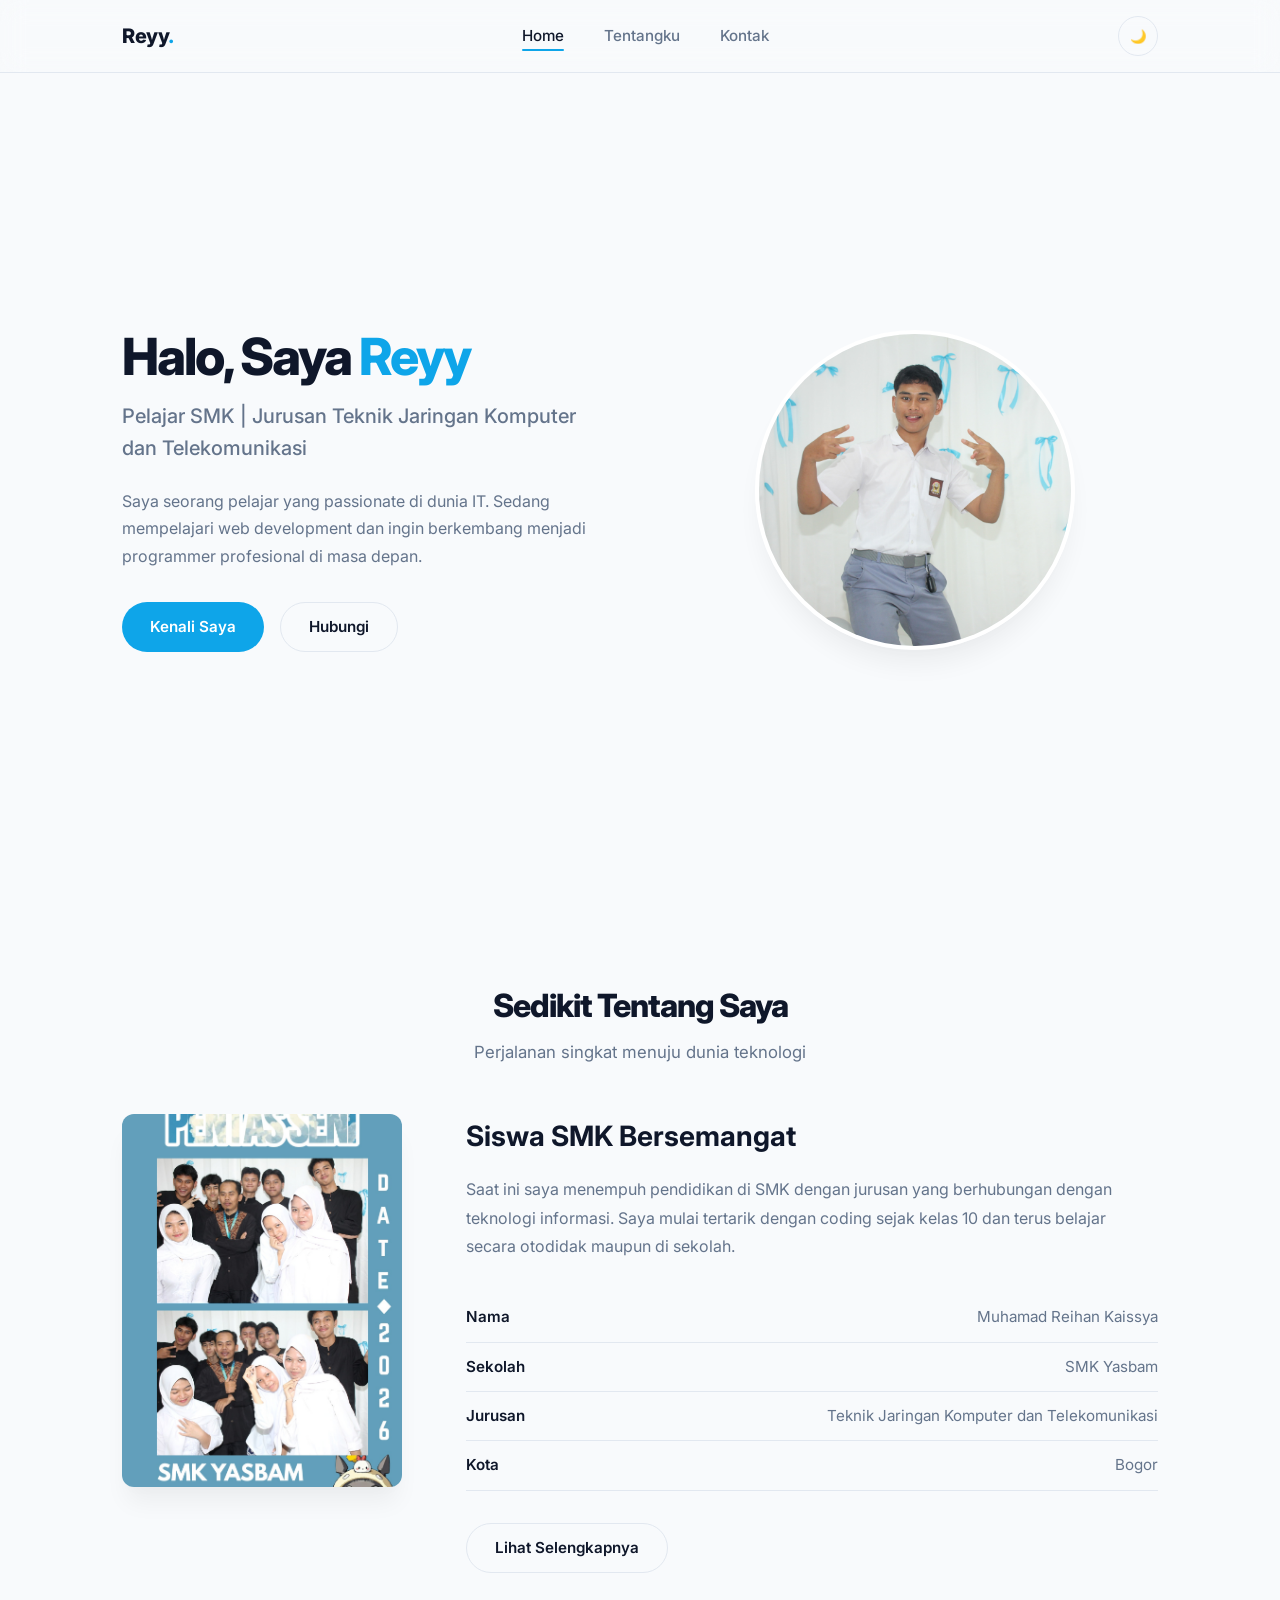
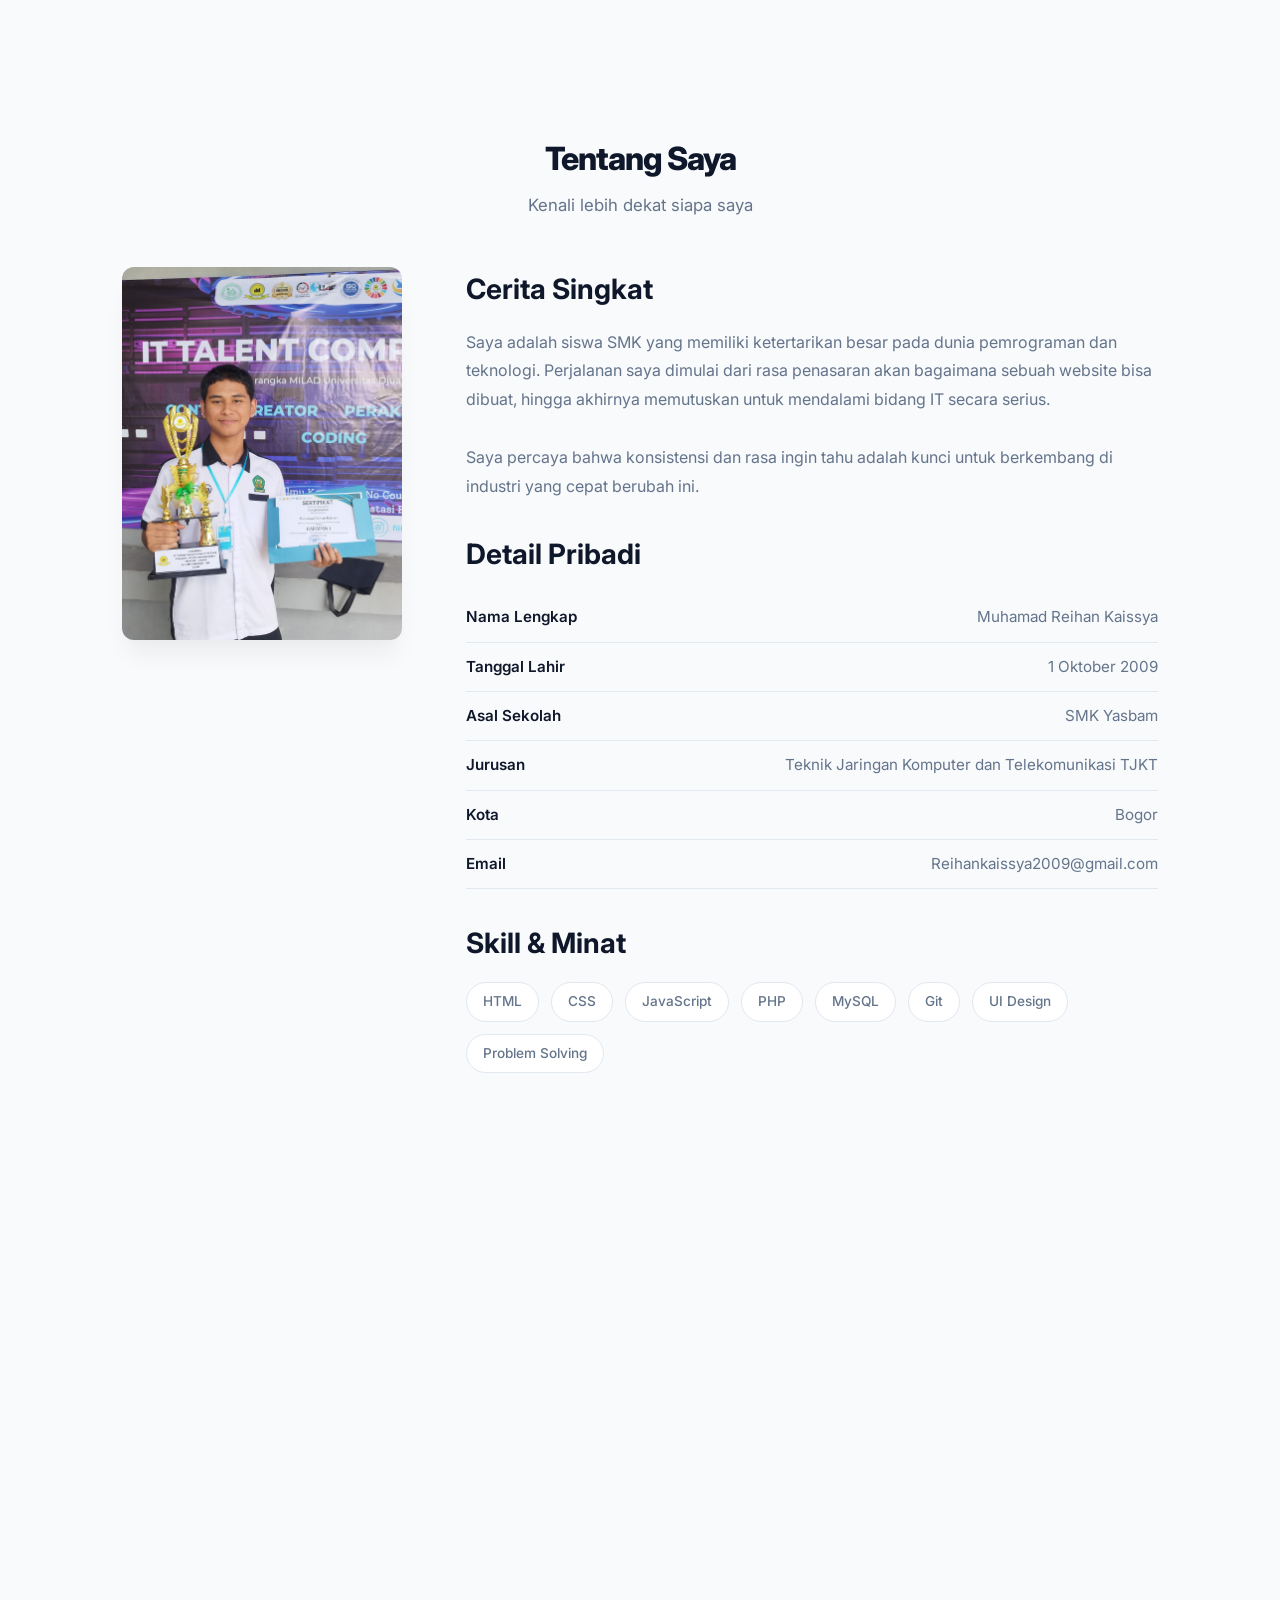
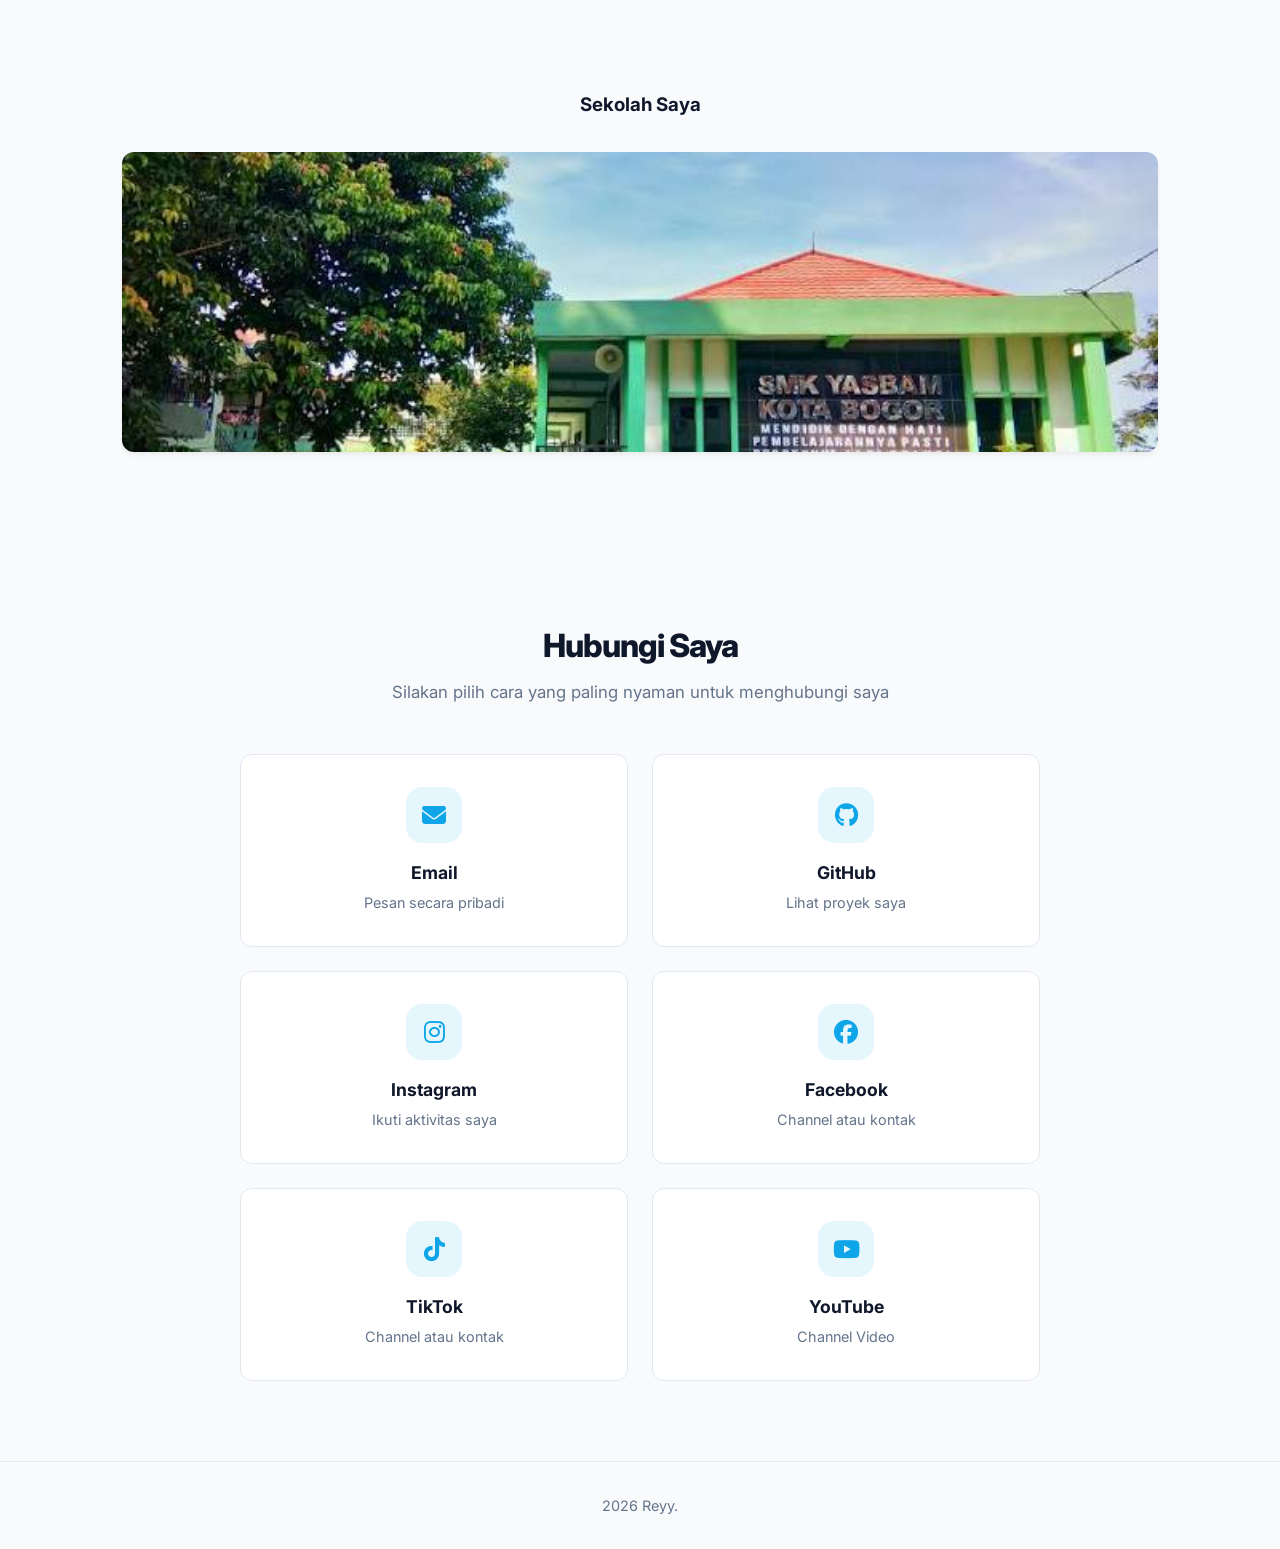
==== index.html @ a1249b0c "fixx+youtube" ====
<!DOCTYPE html>
<html lang="id">
<head>
  <meta charset="UTF-8">
  <meta name="viewport" content="width=device-width, initial-scale=1.0">
  <!-- GANTI: Judul tab browser -->
  <title>Reyy | Portfolio</title>
  <link rel="stylesheet" href="https://cdnjs.cloudflare.com/ajax/libs/font-awesome/6.5.1/css/all.min.css">
  <link rel="stylesheet" href="style.css">
</head>
<body>

  <!-- NAVBAR -->
  <nav class="navbar">
    <div class="nav-container">
      <!-- GANTI: Nama brand / logo -->
      <a href="#home" class="nav-logo">Reyy<span>.</span></a>
      
      <ul class="nav-menu" id="navMenu">
        <li><a href="#home">Home</a></li>
        <li><a href="#tentangku">Tentangku</a></li>
        <li><a href="#kontak">Kontak</a></li>
      </ul>
      
      <div class="nav-actions">
        <button class="theme-toggle" id="themeToggle" title="Ganti Tema">🌙</button>
        <button class="hamburger" id="hamburger" aria-label="Menu">
          <span></span>
          <span></span>
          <span></span>
        </button>
      </div>
    </div>
  </nav>

  <main>
    <!-- HERO SECTION -->
    <section class="hero" id="home">
      <div class="container">
        <div class="hero-content">
          <div class="hero-text fade-in">
            <!-- GANTI: Nama kamu -->
            <h1>Halo, Saya <span>Reyy</span></h1>
            <!-- GANTI: Role / jurusan -->
            <p class="subtitle">Pelajar SMK | Jurusan Teknik Jaringan Komputer dan Telekomunikasi</p>
            <!-- GANTI: Deskripsi singkat -->
            <p class="desc">
              Saya seorang pelajar yang passionate di dunia IT. 
              Sedang mempelajari web development dan ingin berkembang 
              menjadi programmer profesional di masa depan.
            </p>
            <div class="hero-buttons">
              <a href="#tentangku" class="btn btn-primary">Kenali Saya</a>
              <a href="#kontak" class="btn btn-outline">Hubungi</a>
            </div>
          </div>
          
          <div class="hero-image fade-in">
            <!-- GANTI: Foto profil kamu (simpan di folder yang sama atau beri path) -->
            <img src="images/profil.jpg" alt="Foto Profil">
          </div>
        </div>
      </div>
    </section>

    <!-- PREVIEW SECTION -->
    <section class="section">
      <div class="container">
        <div class="section-header fade-in">
          <h2>Sedikit Tentang Saya</h2>
          <p>Perjalanan singkat menuju dunia teknologi</p>
        </div>
        
        <div class="about-grid fade-in">
          <div class="about-image">
            <!-- GANTI: Foto sekolah atau foto lain -->
            <img src="images/prodi.jpg" alt="Foto Sekolah">
          </div>
          <div class="about-info">
            <h3>Siswa SMK Bersemangat</h3>
            <p class="bio">
              <!-- GANTI: Bio singkat -->
              Saat ini saya menempuh pendidikan di SMK dengan jurusan yang berhubungan 
              dengan teknologi informasi. Saya mulai tertarik dengan coding sejak 
              kelas 10 dan terus belajar secara otodidak maupun di sekolah.
            </p>
            <ul class="detail-list">
              <!-- GANTI: Data diri -->
              <li><strong>Nama</strong> <span>Muhamad Reihan Kaissya</span></li>
              <li><strong>Sekolah</strong> <span>SMK Yasbam</span></li>
              <li><strong>Jurusan</strong> <span>Teknik Jaringan Komputer dan Telekomunikasi</span></li>
              <li><strong>Kota</strong> <span>Bogor</span></li>
            </ul>
            <a href="#tentangku" class="btn btn-outline">Lihat Selengkapnya</a>
          </div>
        </div>
      </div>
    </section>

    <!-- ABOUT SECTION -->
    <section class="section" id="tentangku">
      <div class="container">
        <div class="section-header fade-in">
          <h2>Tentang Saya</h2>
          <p>Kenali lebih dekat siapa saya</p>
        </div>

        <div class="about-grid fade-in">
          <div class="about-image">
            <!-- GANTI: Foto pribadi (portrait/vertical lebih bagus) -->
            <img src="images/pribadi.jpg" alt="Foto Pribadi">
          </div>
          
          <div class="about-info">
            <h3>Cerita Singkat</h3>
            <p class="bio">
              <!-- GANTI: Paragraf tentang diri kamu -->
              Saya adalah siswa SMK yang memiliki ketertarikan besar pada dunia 
              pemrograman dan teknologi. Perjalanan saya dimulai dari rasa penasaran 
              akan bagaimana sebuah website bisa dibuat, hingga akhirnya memutuskan 
              untuk mendalami bidang IT secara serius.
              <br><br>
              Saya percaya bahwa konsistensi dan rasa ingin tahu adalah kunci 
              untuk berkembang di industri yang cepat berubah ini.
            </p>

            <h3 style="margin-top: 2rem; margin-bottom: 1rem;">Detail Pribadi</h3>
            <ul class="detail-list">
              <!-- GANTI: Semua data diri -->
              <li><strong>Nama Lengkap</strong> <span>Muhamad Reihan Kaissya</span></li>
              <li><strong>Tanggal Lahir</strong> <span>1 Oktober 2009</span></li>
              <li><strong>Asal Sekolah</strong> <span>SMK Yasbam</span></li>
              <li><strong>Jurusan</strong> <span>Teknik Jaringan Komputer dan Telekomunikasi  TJKT</span></li>
              <li><strong>Kota</strong> <span>Bogor</span></li>
              <li><strong>Email</strong> <span>Reihankaissya2009@gmail.com</span></li>
            </ul>

            <h3 style="margin-top: 2rem; margin-bottom: 1rem;">Skill & Minat</h3>
            <div class="skills-grid">
              <!-- GANTI: Skill yang kamu kuasai / sedang pelajari -->
              <span class="skill-tag">HTML</span>
              <span class="skill-tag">CSS</span>
              <span class="skill-tag">JavaScript</span>
              <span class="skill-tag">PHP</span>
              <span class="skill-tag">MySQL</span>
              <span class="skill-tag">Git</span>
              <span class="skill-tag">UI Design</span>
              <span class="skill-tag">Problem Solving</span>
            </div>
          </div>
        </div>

        <!-- RIWAYAT PENDIDIKAN -->
        <div class="section-header fade-in" style="margin-top: 4rem;">
          <h2>Riwayat Pendidikan</h2>
          <p>Perjalanan akademik saya</p>
        </div>

        <div class="timeline fade-in">
          <!-- GANTI: Riwayat pendidikan (bisa ditambah/dikurangi) -->
          <div class="timeline-item">
            <span class="time">2025 - Sekarang</span>
            <h4>SMK Yasbam</h4>
            <p>Jurusan Teknik Jaringan Komputer dan Telekomunikasi. Fokus pada Jaringan, internet, dan sistem telekomunikasi.</p>
          </div>
          
          <div class="timeline-item">
            <span class="time">2022 - 2025</span>
            <h4>SMPN Satu Atap Caringin</h4>
            <p>Masa pengenalan dasar komputer dan mulai tertarik dengan teknologi.</p>
          </div>
          
          <div class="timeline-item">
            <span class="time">2015 - 2022</span>
            <h4>SDN Tarikolot</h4>
            <p>Awal perjalanan pendidikan formal.</p>
          </div>
        </div>

        <!-- FOTO SEKOLAH -->
        <div class="school-section fade-in">
          <h3 style="text-align: center; margin-bottom: 1rem;">Sekolah Saya</h3>
          <!-- GANTI: Foto sekolah (bisa gedung, kelas, atau kegiatan) -->
          <img src="images/yasbam.jpg" alt="Foto Sekolah" class="school-photo">
        </div>
      </div>
    </section>

    <!-- CONTACT SECTION -->
    <section class="section" id="kontak">
      <div class="container">
        <div class="section-header fade-in">
          <h2>Hubungi Saya</h2>
          <p>Silakan pilih cara yang paling nyaman untuk menghubungi saya</p>
        </div>

        <div class="contact-grid">
          <a href="mailto:Reihankaissya2009@gmail.com" class="contact-card fade-in">
            <div class="icon"><i class="fa-solid fa-envelope"></i></div>
            <h3>Email</h3>
            <p>Pesan secara pribadi</p>
          </a>

          <a href="https://github.com/reyyksy" target="_blank" class="contact-card fade-in">
            <div class="icon"><i class="fa-brands fa-github"></i></div>
            <h3>GitHub</h3>
            <p>Lihat proyek saya</p>
          </a>

          <a href="https://www.instagram.com/reihan_ksy" target="_blank" class="contact-card fade-in">
            <div class="icon"><i class="fa-brands fa-instagram"></i></div>
            <h3>Instagram</h3>
            <p>Ikuti aktivitas saya</p>
          </a>

           <a href="https://www.facebook.com/share/18TfydJt4n/" target="_blank" class="contact-card fade-in">
            <div class="icon"><i class="fa-brands fa-facebook"></i></div>
            <h3>Facebook</h3>
            <p>Channel atau kontak</p>
          </a>

          <a href="https://tiktok.com/@reihankaissya" target="_blank" class="contact-card fade-in">
            <div class="icon"><i class="fa-brands fa-tiktok"></i></div>
            <h3>TikTok</h3>
            <p>Channel atau kontak</p>
            </a>

          <a href="https://youtu.be/dQw4w9WgXcQ?si=NrOF1w3M4VABgS2k" target="_blank" class="contact-card fade-in">
            <div class="icon"><i class="fa-brands fa-youtube"></i></div>
            <h3>YouTube</h3>
            <p>Channel Video</p>
            </a>            

          </a>
        </div>
      </div>
    </section>
  </main>

  <footer class="footer">
    <div class="container">
      <!-- GANTI: Tahun dan nama -->
      <p> 2026 Reyy.</p>
    </div>
  </footer>

  <script src="script.js"></script>
</body>
</html>
---- style.css ----
@import url('https://fonts.googleapis.com/css2?family=Inter:wght@300;400;500;600;700;800&display=swap');

:root {
  --bg: #f8fafc;
  --bg-alt: #ffffff;
  --text: #0f172a;
  --text-muted: #64748b;
  --primary: #334155;
  --accent: #0ea5e9;
  --accent-hover: #0284c7;
  --border: #e2e8f0;
  --shadow: 0 4px 6px -1px rgba(0, 0, 0, 0.05), 0 2px 4px -1px rgba(0, 0, 0, 0.03);
  --shadow-lg: 0 20px 25px -5px rgba(0, 0, 0, 0.05), 0 10px 10px -5px rgba(0, 0, 0, 0.01);
  --radius: 12px;
  --transition: all 0.3s cubic-bezier(0.4, 0, 0.2, 1);
}

[data-theme="dark"] {
  --bg: #0f172a;
  --bg-alt: #1e293b;
  --text: #f1f5f9;
  --text-muted: #94a3b8;
  --primary: #cbd5e1;
  --accent: #38bdf8;
  --accent-hover: #7dd3fc;
  --border: #334155;
  --shadow: 0 4px 6px -1px rgba(0, 0, 0, 0.3);
  --shadow-lg: 0 20px 25px -5px rgba(0, 0, 0, 0.4);
}


* {
  margin: 0;
  padding: 0;
  box-sizing: border-box;
}

html {
  scroll-behavior: smooth;
}

body {
  font-family: 'Inter', system-ui, -apple-system, sans-serif;
  background-color: var(--bg);
  color: var(--text);
  line-height: 1.6;
  transition: background-color 0.3s ease, color 0.3s ease;
  overflow-x: hidden;
}

.navbar {
  position: fixed;
  top: 0;
  left: 0;
  right: 0;
  z-index: 1000;
  background: rgba(var(--bg), 0.8);
  backdrop-filter: blur(12px);
  -webkit-backdrop-filter: blur(12px);
  border-bottom: 1px solid var(--border);
  transition: var(--transition);
}

.nav-container {
  max-width: 1100px;
  margin: 0 auto;
  padding: 1rem 2rem;
  display: flex;
  justify-content: space-between;
  align-items: center;
}

.nav-logo {
  font-size: 1.25rem;
  font-weight: 800;
  color: var(--text);
  text-decoration: none;
  letter-spacing: -0.5px;
}

.nav-logo span {
  color: var(--accent);
}

.nav-menu {
  display: flex;
  align-items: center;
  gap: 2.5rem;
  list-style: none;
}

.nav-menu a {
  text-decoration: none;
  color: var(--text-muted);
  font-weight: 500;
  font-size: 0.95rem;
  transition: var(--transition);
  position: relative;
}

.nav-menu a:hover,
.nav-menu a.active {
  color: var(--text);
}

.nav-menu a.active::after {
  content: '';
  position: absolute;
  bottom: -6px;
  left: 0;
  width: 100%;
  height: 2px;
  background: var(--accent);
  border-radius: 2px;
}

.nav-actions {
  display: flex;
  align-items: center;
  gap: 1rem;
}

.theme-toggle {
  background: none;
  border: 1.5px solid var(--border);
  width: 40px;
  height: 40px;
  border-radius: 50%;
  cursor: pointer;
  display: flex;
  align-items: center;
  justify-content: center;
  color: var(--text);
  transition: var(--transition);
}

.theme-toggle:hover {
  border-color: var(--accent);
  transform: rotate(15deg);
}

.hamburger {
  display: none;
  flex-direction: column;
  gap: 5px;
  background: none;
  border: none;
  cursor: pointer;
  padding: 5px;
}

.hamburger span {
  display: block;
  width: 24px;
  height: 2px;
  background: var(--text);
  transition: var(--transition);
  border-radius: 2px;
}

main {
  padding-top: 80px;
}

#home,
#tentangku,
#kontak {
  scroll-margin-top: 80px;
}

.container {
  max-width: 1100px;
  margin: 0 auto;
  padding: 0 2rem;
}

.section {
  padding: 5rem 0;
}

.section-header {
  text-align: center;
  margin-bottom: 3rem;
}

.section-header h2 {
  font-size: 2rem;
  font-weight: 800;
  margin-bottom: 0.5rem;
  letter-spacing: -1px;
}

.section-header p {
  color: var(--text-muted);
  font-size: 1.05rem;
}

.hero {
  min-height: calc(100vh - 80px);
  display: flex;
  align-items: center;
  padding: 4rem 0;
}

.hero-content {
  display: grid;
  grid-template-columns: 1fr 1fr;
  gap: 4rem;
  align-items: center;
}

.hero-text h1 {
  font-size: 3.2rem;
  font-weight: 800;
  line-height: 1.1;
  letter-spacing: -2px;
  margin-bottom: 1rem;
}

.hero-text h1 span {
  color: var(--accent);
}

.hero-text .subtitle {
  font-size: 1.25rem;
  color: var(--text-muted);
  margin-bottom: 1.5rem;
  font-weight: 500;
}

.hero-text .desc {
  color: var(--text-muted);
  margin-bottom: 2rem;
  line-height: 1.7;
  max-width: 480px;
}

.hero-buttons {
  display: flex;
  gap: 1rem;
  flex-wrap: wrap;
}

.hero-image {
  display: flex;
  justify-content: center;
  align-items: center;
}

.hero-image img {
  width: 320px;
  height: 320px;
  object-fit: cover;
  border-radius: 50%;
  border: 4px solid var(--bg-alt);
  box-shadow: var(--shadow-lg);
  transition: var(--transition);
}

.hero-image img:hover {
  transform: scale(1.03);
}

.btn {
  display: inline-flex;
  align-items: center;
  gap: 0.5rem;
  padding: 0.75rem 1.75rem;
  border-radius: 50px;
  font-weight: 600;
  font-size: 0.95rem;
  text-decoration: none;
  transition: var(--transition);
  border: none;
  cursor: pointer;
}

.btn-primary {
  background: var(--accent);
  color: white;
}

.btn-primary:hover {
  background: var(--accent-hover);
  transform: translateY(-2px);
  box-shadow: 0 10px 20px -5px rgba(14, 165, 233, 0.3);
}

.btn-outline {
  background: transparent;
  color: var(--text);
  border: 1.5px solid var(--border);
}

.btn-outline:hover {
  border-color: var(--accent);
  color: var(--accent);
  transform: translateY(-2px);
}

.about-grid {
  display: grid;
  grid-template-columns: 280px 1fr;
  gap: 4rem;
  align-items: start;
}

.about-image img {
  width: 100%;
  aspect-ratio: 3/4;
  object-fit: cover;
  border-radius: var(--radius);
  box-shadow: var(--shadow-lg);
}

.about-info h3 {
  font-size: 1.75rem;
  margin-bottom: 1rem;
  font-weight: 700;
}

.about-info .bio {
  color: var(--text-muted);
  margin-bottom: 2rem;
  line-height: 1.8;
}

.detail-list {
  list-style: none;
  margin-bottom: 2rem;
}

.detail-list li {
  display: flex;
  justify-content: space-between;
  padding: 0.75rem 0;
  border-bottom: 1px solid var(--border);
  font-size: 0.95rem;
}

.detail-list li strong {
  color: var(--text);
  font-weight: 600;
}

.detail-list li span {
  color: var(--text-muted);
}

.timeline {
  position: relative;
  padding-left: 2rem;
}

.timeline::before {
  content: '';
  position: absolute;
  left: 0;
  top: 0;
  bottom: 0;
  width: 2px;
  background: var(--border);
}

.timeline-item {
  position: relative;
  padding-bottom: 2rem;
}

.timeline-item::before {
  content: '';
  position: absolute;
  left: -2rem;
  top: 0.5rem;
  width: 10px;
  height: 10px;
  background: var(--accent);
  border-radius: 50%;
  margin-left: -4px;
  box-shadow: 0 0 0 4px var(--bg);
}

.timeline-item h4 {
  font-size: 1.1rem;
  font-weight: 700;
  margin-bottom: 0.25rem;
}

.timeline-item .time {
  font-size: 0.85rem;
  color: var(--accent);
  font-weight: 600;
  margin-bottom: 0.5rem;
  display: block;
}

.timeline-item p {
  color: var(--text-muted);
  font-size: 0.95rem;
}

.skills-grid {
  display: flex;
  flex-wrap: wrap;
  gap: 0.75rem;
  margin-top: 1rem;
}

.skill-tag {
  padding: 0.5rem 1rem;
  background: var(--bg-alt);
  border: 1px solid var(--border);
  border-radius: 50px;
  font-size: 0.85rem;
  font-weight: 500;
  color: var(--text-muted);
  transition: var(--transition);
}

.skill-tag:hover {
  border-color: var(--accent);
  color: var(--accent);
  transform: translateY(-2px);
}

.school-section {
  margin-top: 4rem;
}

.school-photo {
  width: 100%;
  height: 300px;
  object-fit: cover;
  border-radius: var(--radius);
  margin-top: 1rem;
  box-shadow: var(--shadow);
}

.contact-grid {
  display: grid;
  grid-template-columns: repeat(auto-fit, minmax(260px, 1fr));
  gap: 1.5rem;
  max-width: 800px;
  margin: 0 auto;
}

.contact-card {
  background: var(--bg-alt);
  border: 1px solid var(--border);
  border-radius: var(--radius);
  padding: 2rem;
  text-align: center;
  text-decoration: none;
  color: var(--text);
  transition: var(--transition);
}

.contact-card:hover {
  transform: translateY(-5px);
  box-shadow: var(--shadow-lg);
  border-color: var(--accent);
}

.contact-card .icon {
  width: 56px;
  height: 56px;
  background: rgba(14, 165, 233, 0.1);
  color: var(--accent);
  border-radius: 16px;
  display: flex;
  align-items: center;
  justify-content: center;
  margin: 0 auto 1rem;
  font-size: 1.5rem;
}

.contact-card h3 {
  font-size: 1.1rem;
  margin-bottom: 0.25rem;
}

.contact-card p {
  font-size: 0.9rem;
  color: var(--text-muted);
}

.footer {
  border-top: 1px solid var(--border);
  padding: 2rem 0;
  text-align: center;
  color: var(--text-muted);
  font-size: 0.9rem;
}

.fade-in {
  opacity: 0;
  transform: translateY(24px);
  transition: opacity 0.6s ease, transform 0.6s ease;
}

.fade-in.visible {
  opacity: 1;
  transform: translateY(0);
}

@media (max-width: 768px) {
  .nav-menu {
    position: fixed;
    top: 70px;
    left: 0;
    right: 0;
    background: var(--bg-alt);
    flex-direction: column;
    padding: 2rem;
    gap: 1.5rem;
    border-bottom: 1px solid var(--border);
    transform: translateY(-150%);
    transition: transform 0.3s ease;
  }

  .nav-menu.active {
    transform: translateY(0);
  }

  .hamburger {
    display: flex;
  }

  .hamburger.active span:nth-child(1) {
    transform: rotate(45deg) translate(5px, 5px);
  }

  .hamburger.active span:nth-child(2) {
    opacity: 0;
  }

  .hamburger.active span:nth-child(3) {
    transform: rotate(-45deg) translate(5px, -5px);
  }

  .hero-content {
    grid-template-columns: 1fr;
    text-align: center;
    gap: 2rem;
  }

  .hero-text h1 {
    font-size: 2.2rem;
  }

  .hero-text .desc {
    margin: 0 auto 2rem;
  }

  .hero-image img {
    width: 220px;
    height: 220px;
  }

  .about-grid {
    grid-template-columns: 1fr;
    gap: 2rem;
  }

  .about-image {
    max-width: 280px;
    margin: 0 auto;
  }

  .section {
    padding: 3rem 0;
  }

  .section-header h2 {
    font-size: 1.6rem;
  }
}

@media (max-width: 480px) {
  .hero-text h1 {
    font-size: 1.8rem;
  }

  .hero-buttons {
    justify-content: center;
  }

  .btn {
    padding: 0.65rem 1.4rem;
    font-size: 0.9rem;
  }
}
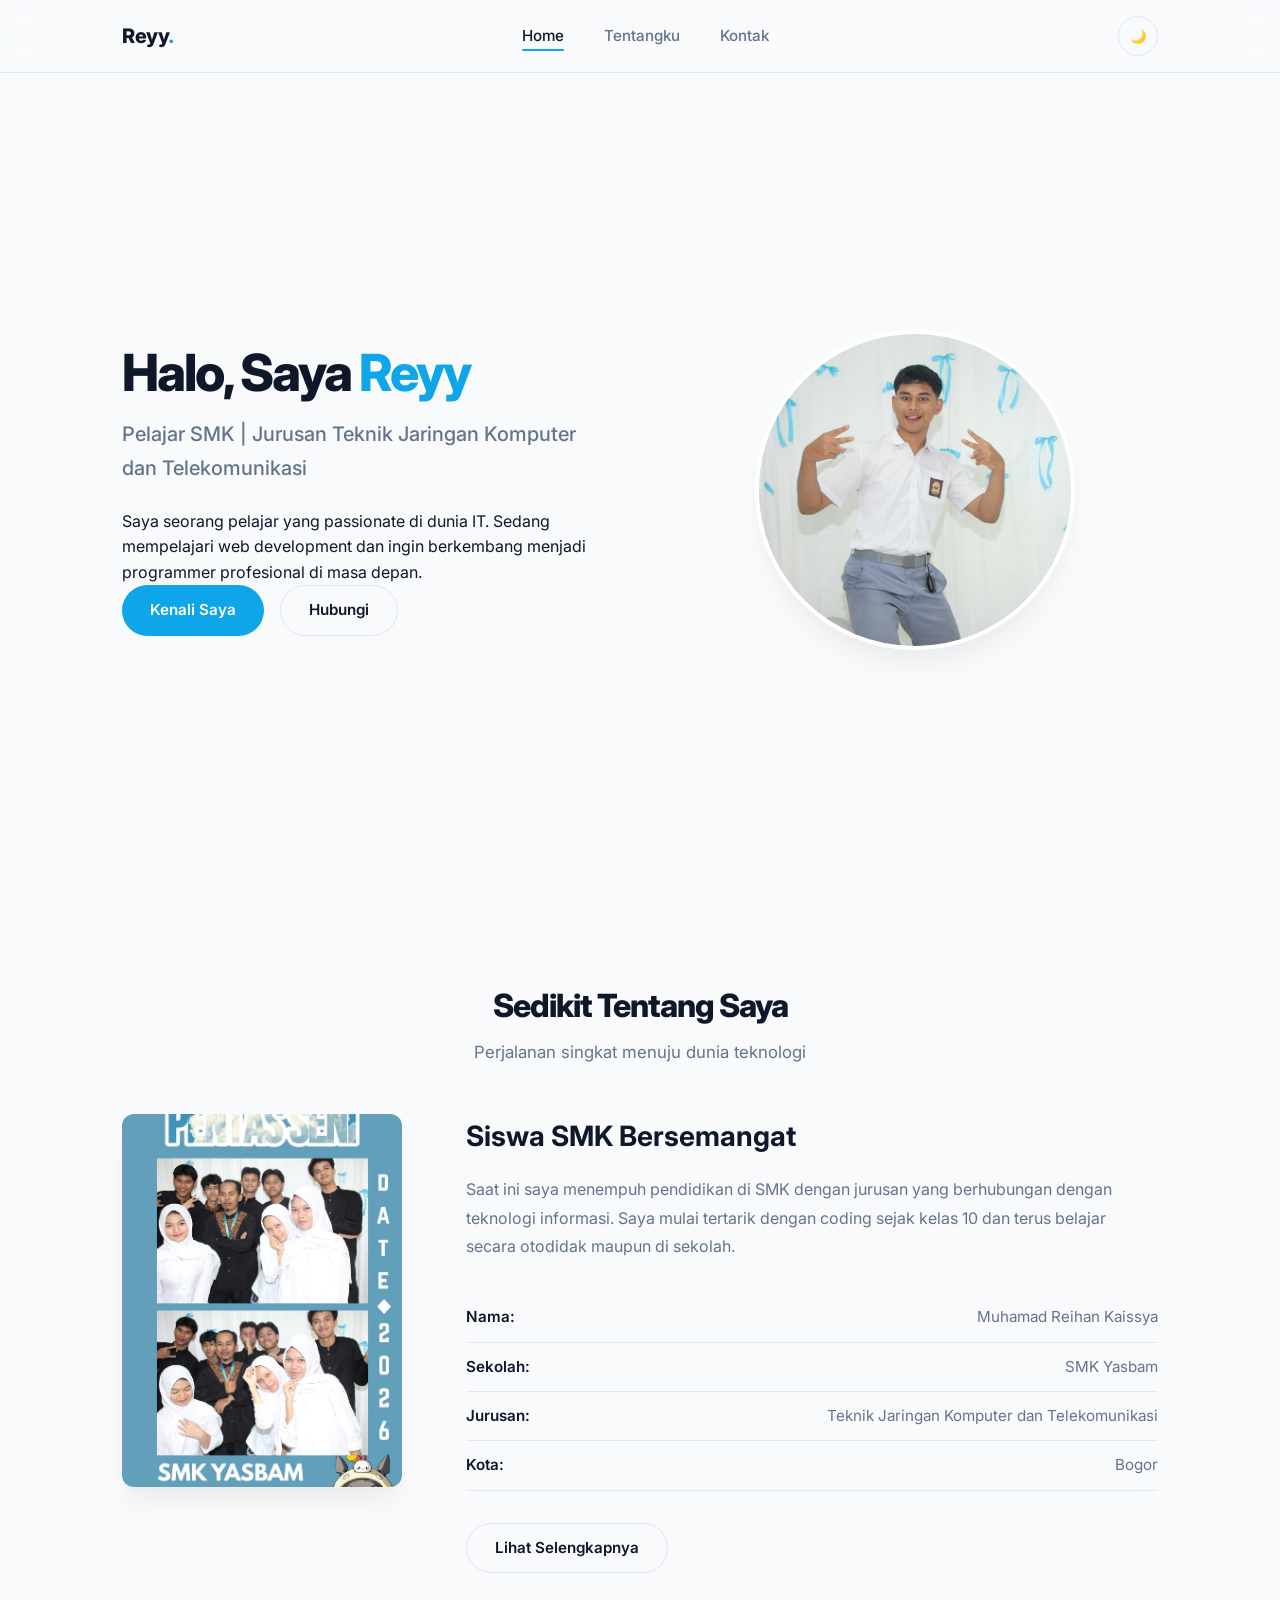
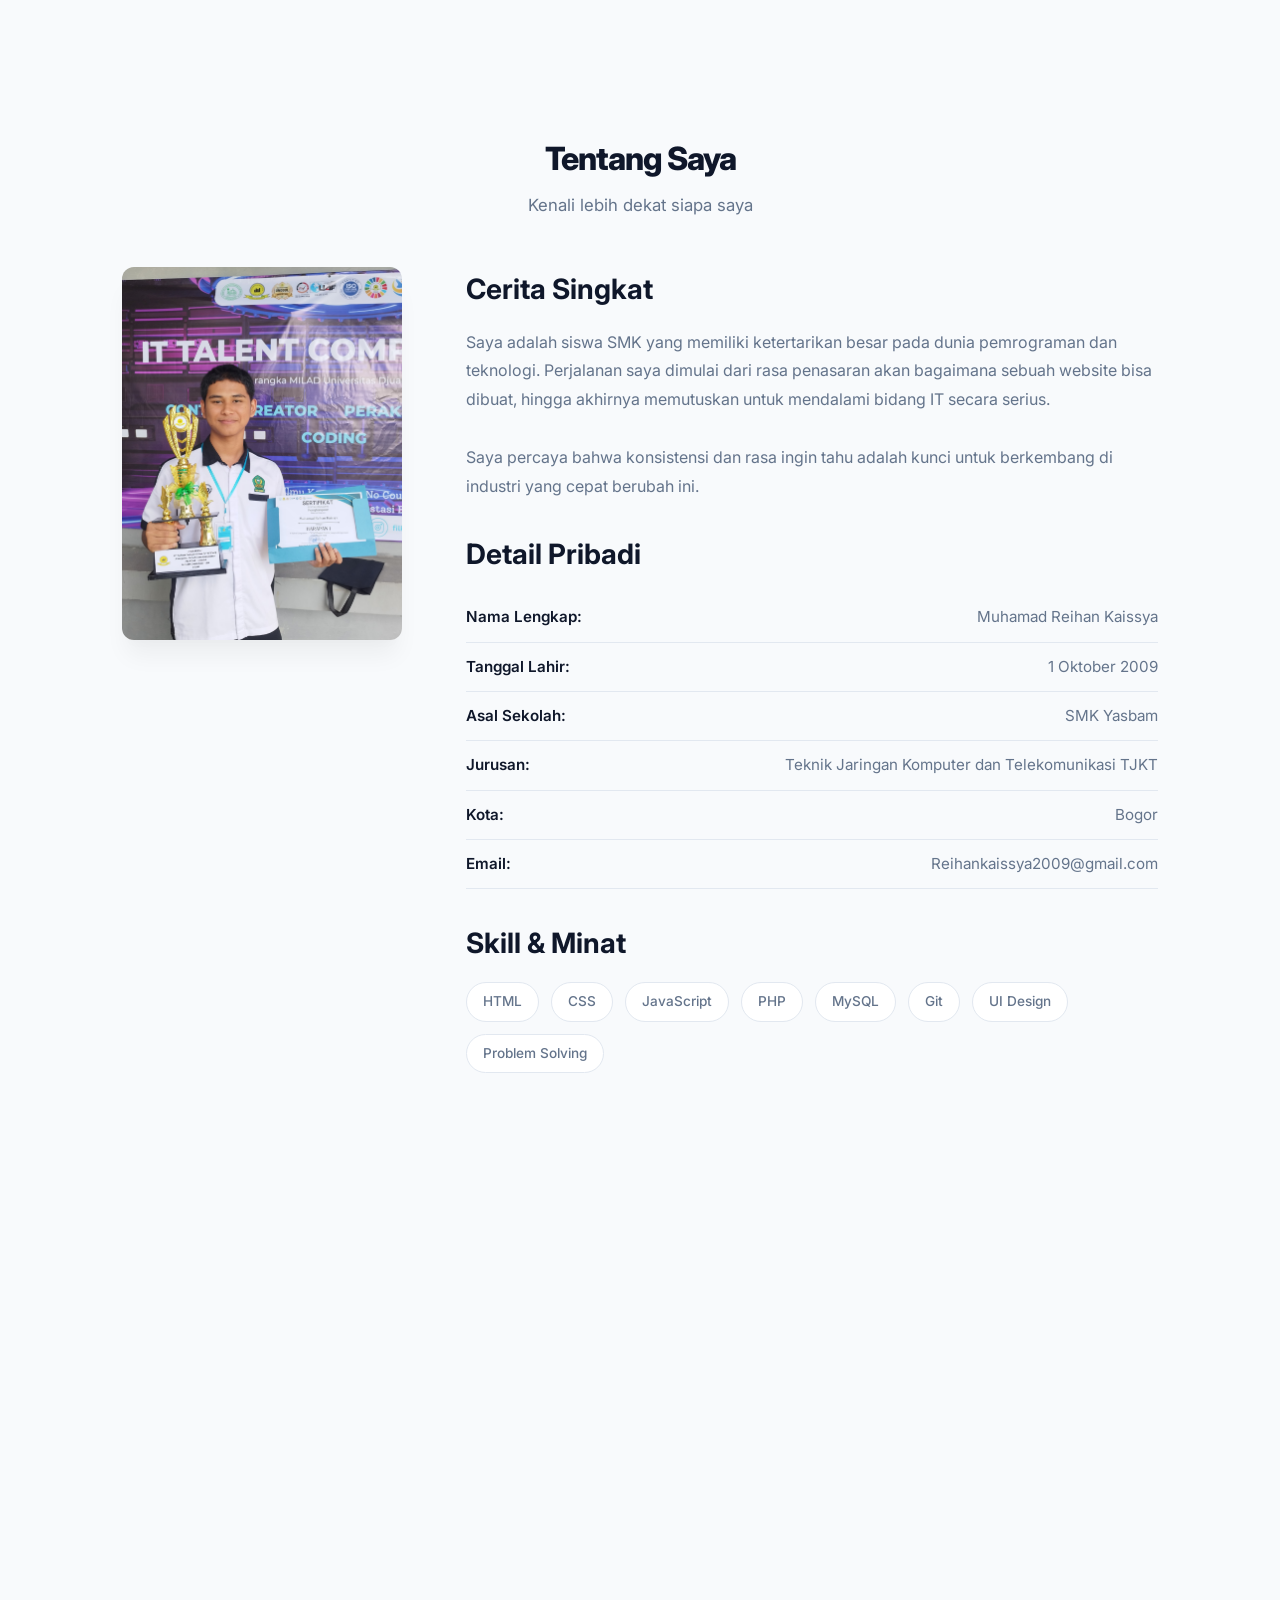
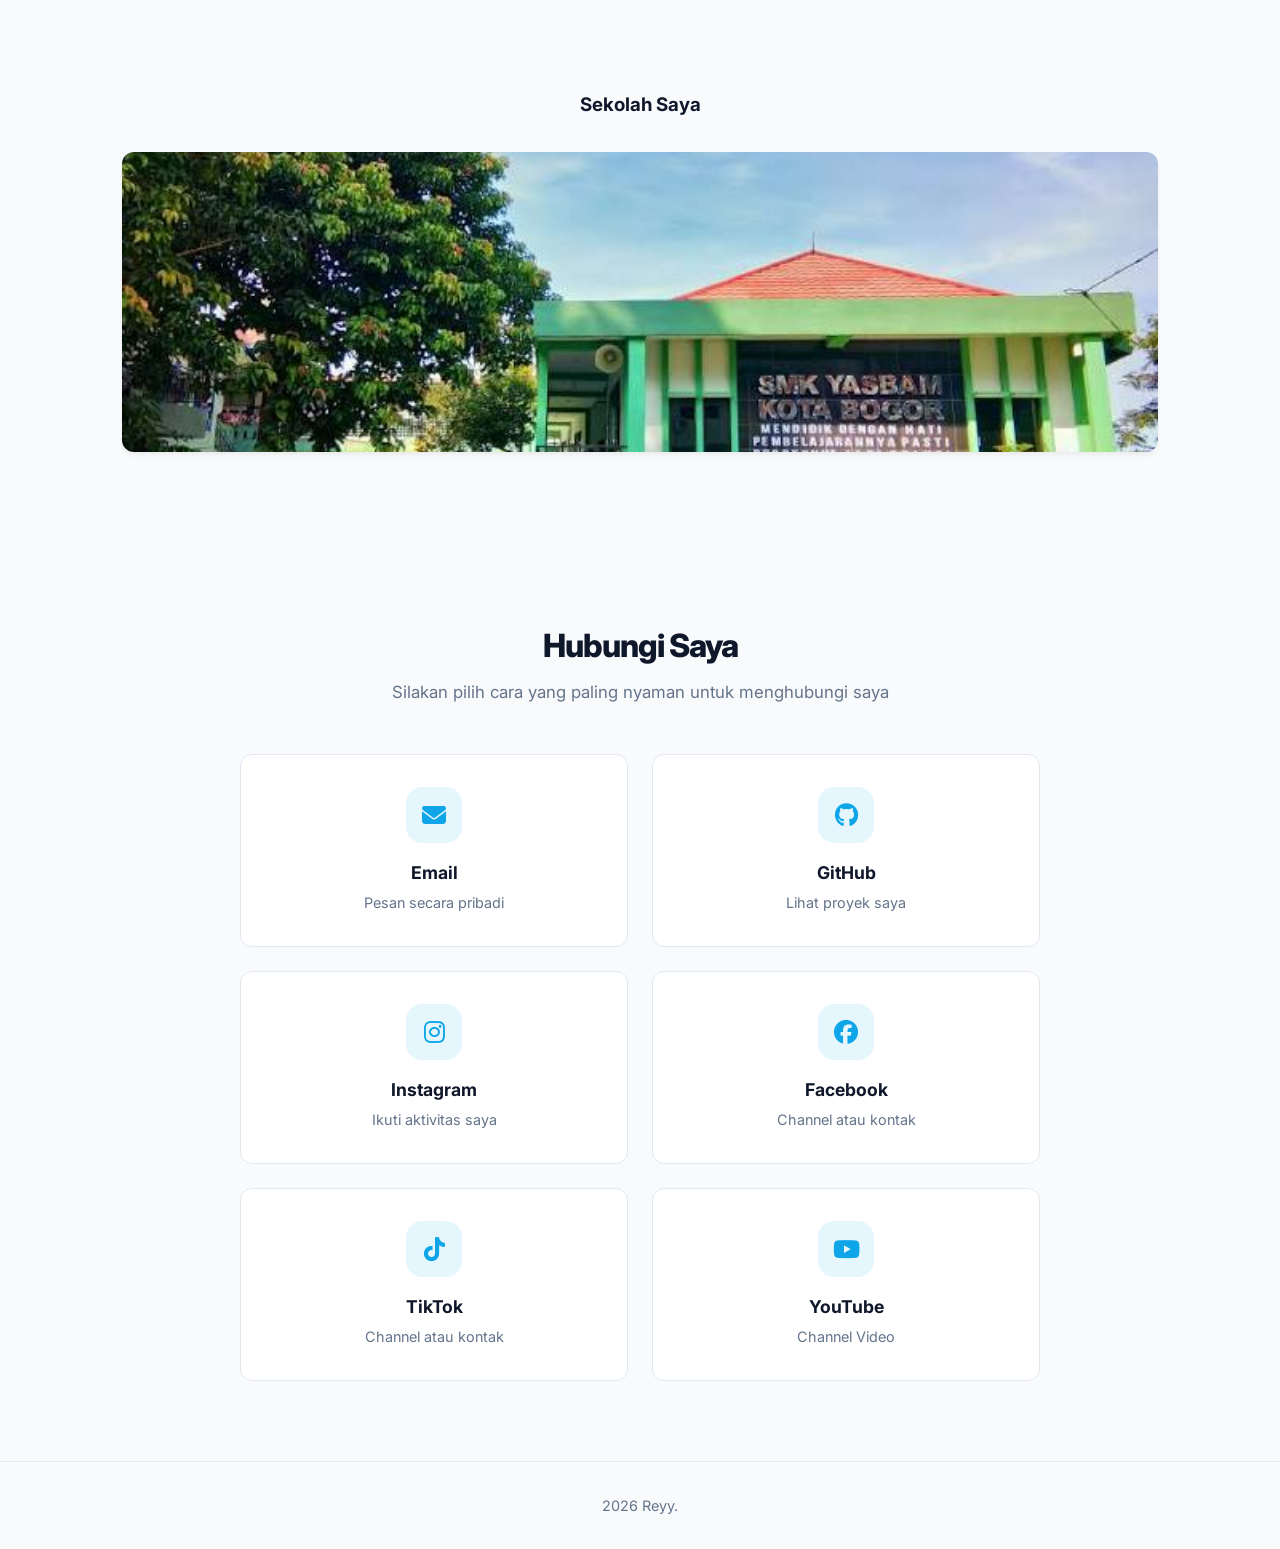
==== commit 48fcf649: "fixx realese" ====
--- a/index.html
+++ b/index.html
@@ -3,17 +3,14 @@
 <head>
   <meta charset="UTF-8">
   <meta name="viewport" content="width=device-width, initial-scale=1.0">
-  <!-- GANTI: Judul tab browser -->
   <title>Reyy | Portfolio</title>
   <link rel="stylesheet" href="https://cdnjs.cloudflare.com/ajax/libs/font-awesome/6.5.1/css/all.min.css">
   <link rel="stylesheet" href="style.css">
 </head>
 <body>
 
-  <!-- NAVBAR -->
   <nav class="navbar">
     <div class="nav-container">
-      <!-- GANTI: Nama brand / logo -->
       <a href="#home" class="nav-logo">Reyy<span>.</span></a>
       
       <ul class="nav-menu" id="navMenu">
@@ -34,16 +31,12 @@
   </nav>
 
   <main>
-    <!-- HERO SECTION -->
     <section class="hero" id="home">
       <div class="container">
         <div class="hero-content">
           <div class="hero-text fade-in">
-            <!-- GANTI: Nama kamu -->
             <h1>Halo, Saya <span>Reyy</span></h1>
-            <!-- GANTI: Role / jurusan -->
             <p class="subtitle">Pelajar SMK | Jurusan Teknik Jaringan Komputer dan Telekomunikasi</p>
-            <!-- GANTI: Deskripsi singkat -->
             <p class="desc">
               Saya seorang pelajar yang passionate di dunia IT. 
               Sedang mempelajari web development dan ingin berkembang 
@@ -56,14 +49,12 @@
           </div>
           
           <div class="hero-image fade-in">
-            <!-- GANTI: Foto profil kamu (simpan di folder yang sama atau beri path) -->
-            <img src="images/profil.jpg" alt="Foto Profil">
-          </div>
-        </div>
-      </div>
-    </section>
-
-    <!-- PREVIEW SECTION -->
+            <img src="../images/profil.jpg" alt="Foto Profil">
+          </div>
+        </div>
+      </div>
+    </section>
+
     <section class="section">
       <div class="container">
         <div class="section-header fade-in">
@@ -73,23 +64,20 @@
         
         <div class="about-grid fade-in">
           <div class="about-image">
-            <!-- GANTI: Foto sekolah atau foto lain -->
-            <img src="images/prodi.jpg" alt="Foto Sekolah">
+            <img src="../images/prodi.jpg" alt="Foto Sekolah">
           </div>
           <div class="about-info">
             <h3>Siswa SMK Bersemangat</h3>
             <p class="bio">
-              <!-- GANTI: Bio singkat -->
               Saat ini saya menempuh pendidikan di SMK dengan jurusan yang berhubungan 
               dengan teknologi informasi. Saya mulai tertarik dengan coding sejak 
               kelas 10 dan terus belajar secara otodidak maupun di sekolah.
             </p>
             <ul class="detail-list">
-              <!-- GANTI: Data diri -->
-              <li><strong>Nama</strong> <span>Muhamad Reihan Kaissya</span></li>
-              <li><strong>Sekolah</strong> <span>SMK Yasbam</span></li>
-              <li><strong>Jurusan</strong> <span>Teknik Jaringan Komputer dan Telekomunikasi</span></li>
-              <li><strong>Kota</strong> <span>Bogor</span></li>
+              <li><strong>Nama:</strong> <span>Muhamad Reihan Kaissya</span></li>
+              <li><strong>Sekolah:</strong> <span>SMK Yasbam</span></li>
+              <li><strong>Jurusan:</strong> <span>Teknik Jaringan Komputer dan Telekomunikasi</span></li>
+              <li><strong>Kota:</strong> <span>Bogor</span></li>
             </ul>
             <a href="#tentangku" class="btn btn-outline">Lihat Selengkapnya</a>
           </div>
@@ -97,7 +85,6 @@
       </div>
     </section>
 
-    <!-- ABOUT SECTION -->
     <section class="section" id="tentangku">
       <div class="container">
         <div class="section-header fade-in">
@@ -107,14 +94,12 @@
 
         <div class="about-grid fade-in">
           <div class="about-image">
-            <!-- GANTI: Foto pribadi (portrait/vertical lebih bagus) -->
-            <img src="images/pribadi.jpg" alt="Foto Pribadi">
+            <img src="../images/pribadi.jpg" alt="Foto Pribadi">
           </div>
           
           <div class="about-info">
             <h3>Cerita Singkat</h3>
             <p class="bio">
-              <!-- GANTI: Paragraf tentang diri kamu -->
               Saya adalah siswa SMK yang memiliki ketertarikan besar pada dunia 
               pemrograman dan teknologi. Perjalanan saya dimulai dari rasa penasaran 
               akan bagaimana sebuah website bisa dibuat, hingga akhirnya memutuskan 
@@ -126,18 +111,16 @@
 
             <h3 style="margin-top: 2rem; margin-bottom: 1rem;">Detail Pribadi</h3>
             <ul class="detail-list">
-              <!-- GANTI: Semua data diri -->
-              <li><strong>Nama Lengkap</strong> <span>Muhamad Reihan Kaissya</span></li>
-              <li><strong>Tanggal Lahir</strong> <span>1 Oktober 2009</span></li>
-              <li><strong>Asal Sekolah</strong> <span>SMK Yasbam</span></li>
-              <li><strong>Jurusan</strong> <span>Teknik Jaringan Komputer dan Telekomunikasi  TJKT</span></li>
-              <li><strong>Kota</strong> <span>Bogor</span></li>
-              <li><strong>Email</strong> <span>Reihankaissya2009@gmail.com</span></li>
+              <li><strong>Nama Lengkap:</strong> <span>Muhamad Reihan Kaissya</span></li>
+              <li><strong>Tanggal Lahir:</strong> <span>1 Oktober 2009</span></li>
+              <li><strong>Asal Sekolah:</strong> <span>SMK Yasbam</span></li>
+              <li><strong>Jurusan:</strong> <span>Teknik Jaringan Komputer dan Telekomunikasi  TJKT</span></li>
+              <li><strong>Kota:</strong> <span>Bogor</span></li>
+              <li><strong>Email:</strong> <span>Reihankaissya2009@gmail.com</span></li>
             </ul>
 
             <h3 style="margin-top: 2rem; margin-bottom: 1rem;">Skill & Minat</h3>
             <div class="skills-grid">
-              <!-- GANTI: Skill yang kamu kuasai / sedang pelajari -->
               <span class="skill-tag">HTML</span>
               <span class="skill-tag">CSS</span>
               <span class="skill-tag">JavaScript</span>
@@ -150,14 +133,12 @@
           </div>
         </div>
 
-        <!-- RIWAYAT PENDIDIKAN -->
         <div class="section-header fade-in" style="margin-top: 4rem;">
           <h2>Riwayat Pendidikan</h2>
           <p>Perjalanan akademik saya</p>
         </div>
 
         <div class="timeline fade-in">
-          <!-- GANTI: Riwayat pendidikan (bisa ditambah/dikurangi) -->
           <div class="timeline-item">
             <span class="time">2025 - Sekarang</span>
             <h4>SMK Yasbam</h4>
@@ -177,16 +158,13 @@
           </div>
         </div>
 
-        <!-- FOTO SEKOLAH -->
         <div class="school-section fade-in">
           <h3 style="text-align: center; margin-bottom: 1rem;">Sekolah Saya</h3>
-          <!-- GANTI: Foto sekolah (bisa gedung, kelas, atau kegiatan) -->
-          <img src="images/yasbam.jpg" alt="Foto Sekolah" class="school-photo">
-        </div>
-      </div>
-    </section>
-
-    <!-- CONTACT SECTION -->
+          <img src="../images/yasbam.jpg" alt="Foto Sekolah" class="school-photo">
+        </div>
+      </div>
+    </section>
+
     <section class="section" id="kontak">
       <div class="container">
         <div class="section-header fade-in">
@@ -239,11 +217,10 @@
 
   <footer class="footer">
     <div class="container">
-      <!-- GANTI: Tahun dan nama -->
       <p> 2026 Reyy.</p>
     </div>
   </footer>
 
   <script src="script.js"></script>
 </body>
-</html>
+</html>
--- a/style.css
+++ b/style.css
@@ -226,11 +226,9 @@
   color: var(--text-muted);
   margin-bottom: 1.5rem;
   font-weight: 500;
-}
-
-.hero-text .desc {
-  color: var(--text-muted);
-  margin-bottom: 2rem;
+    line-height: 1.75;
+    overflow-wrap: anywhere;
+    white-space: normal;
   line-height: 1.7;
   max-width: 480px;
 }
@@ -590,3 +588,29 @@
     font-size: 0.9rem;
   }
 }
+
+@media (max-width: 768px) {
+  .detail-list li {
+    flex-direction: column;
+    align-items: flex-start;
+    gap: 0.35rem;
+  }
+
+  .detail-list li strong,
+  .detail-list li span {
+    width: 100%;
+  }
+
+  .detail-list li span {
+    line-height: 1.6;
+    word-break: break-word;
+    overflow-wrap: anywhere;
+  }
+
+  .hero-text .subtitle {
+    line-height: 1.8;
+    max-width: 100%;
+    margin: 0 auto 1.5rem;
+    text-wrap: balance;
+  }
+}
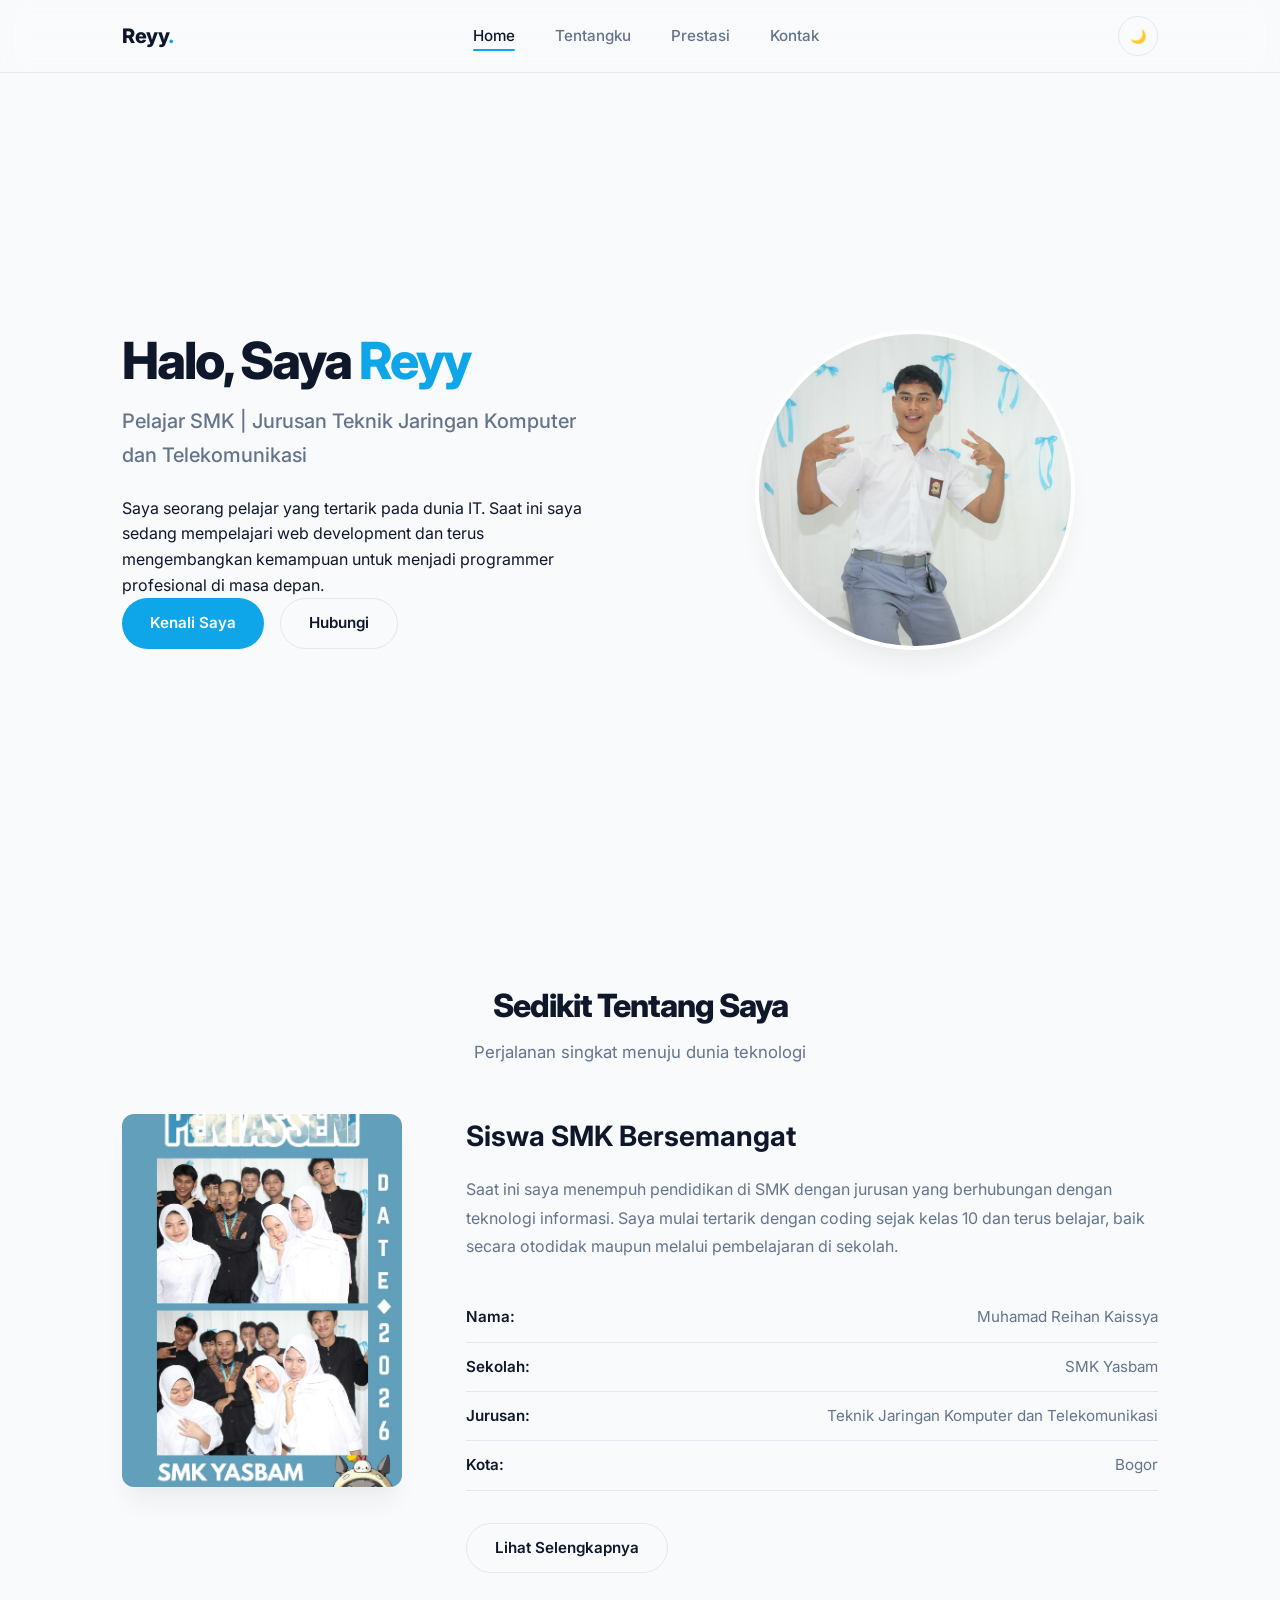
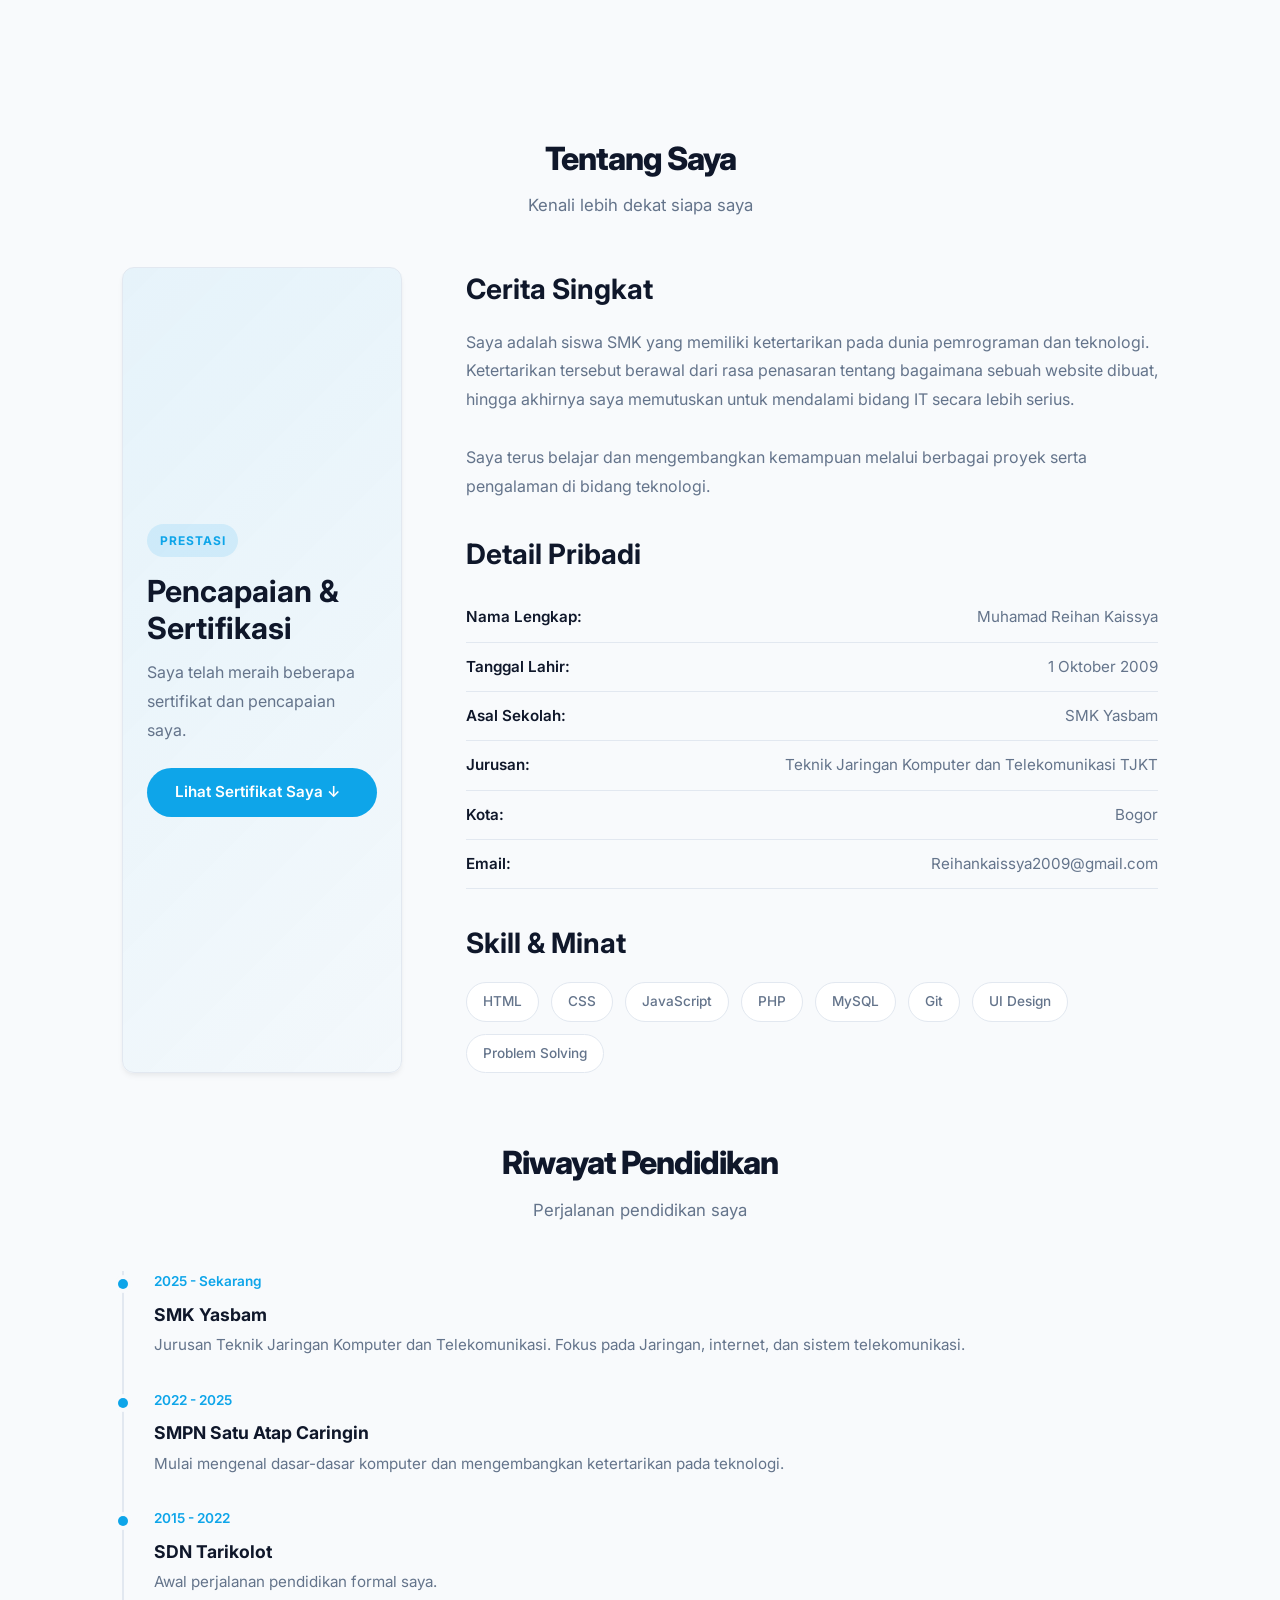
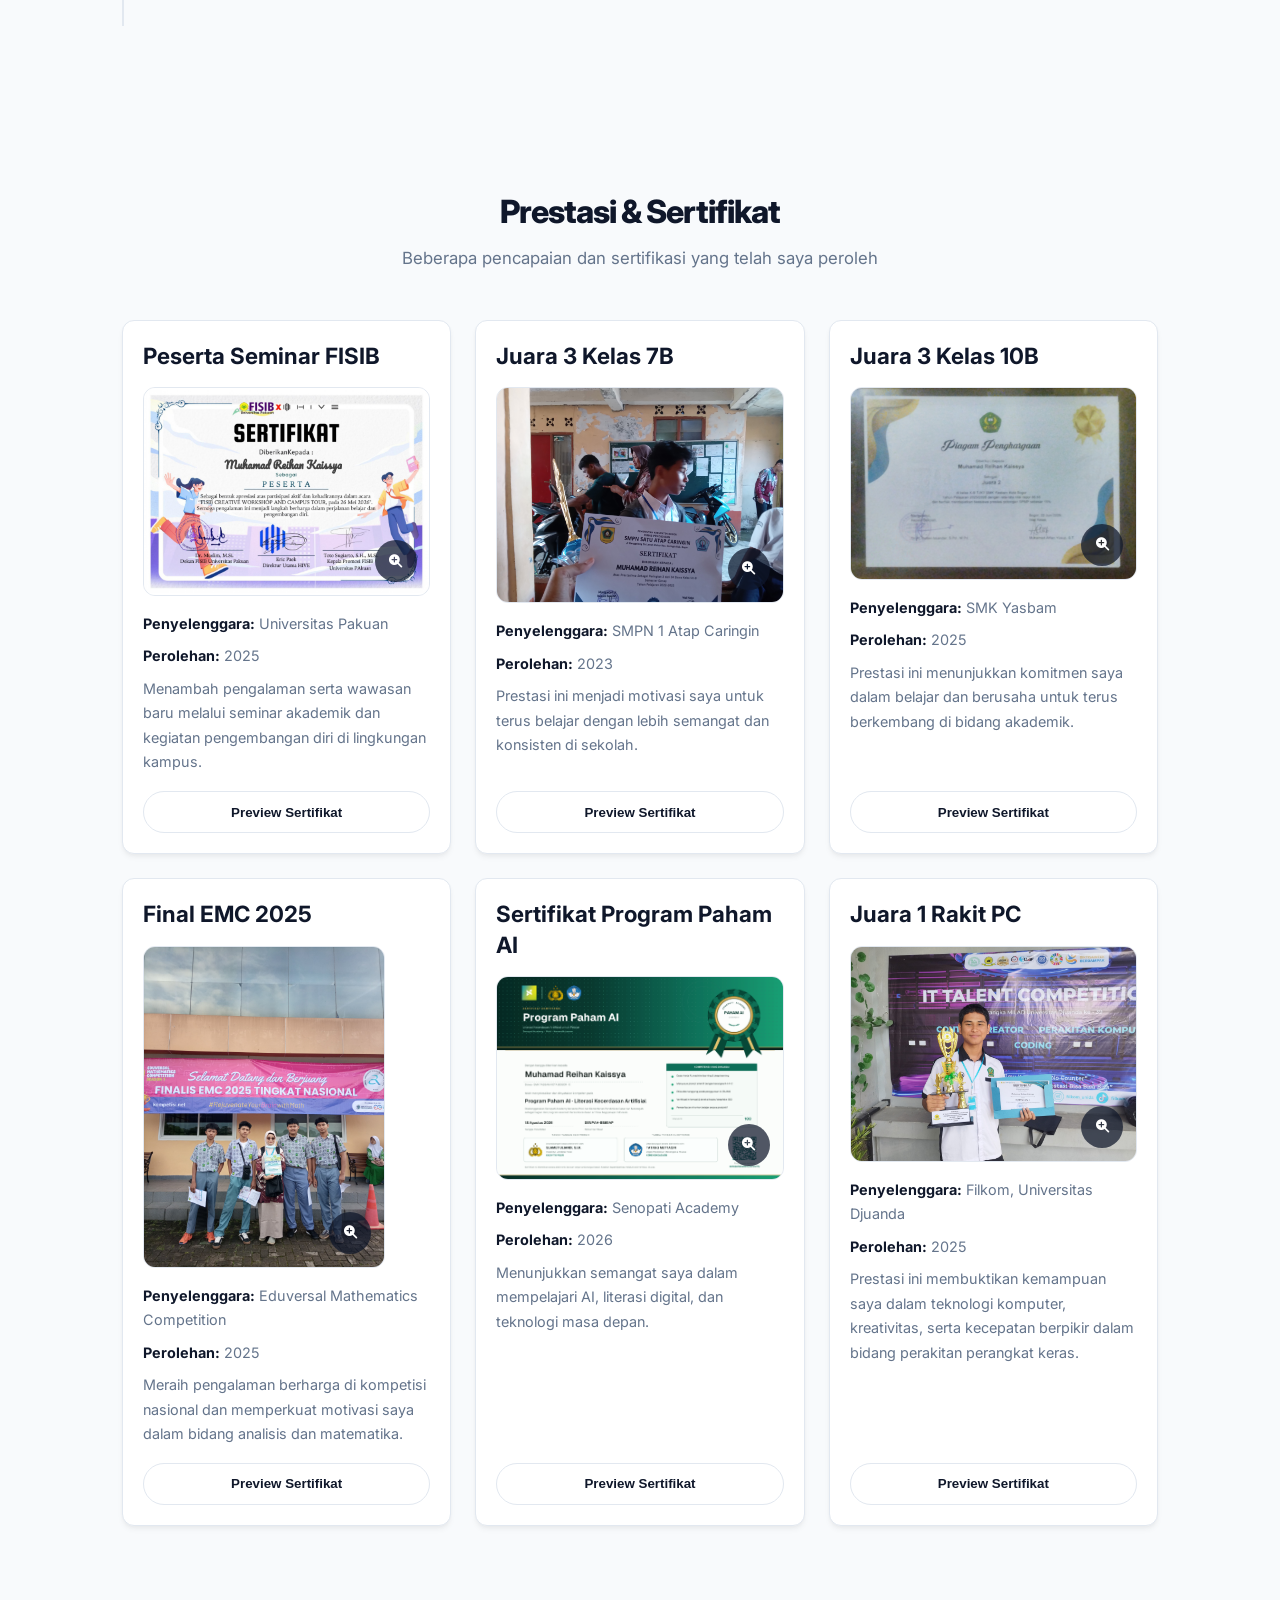
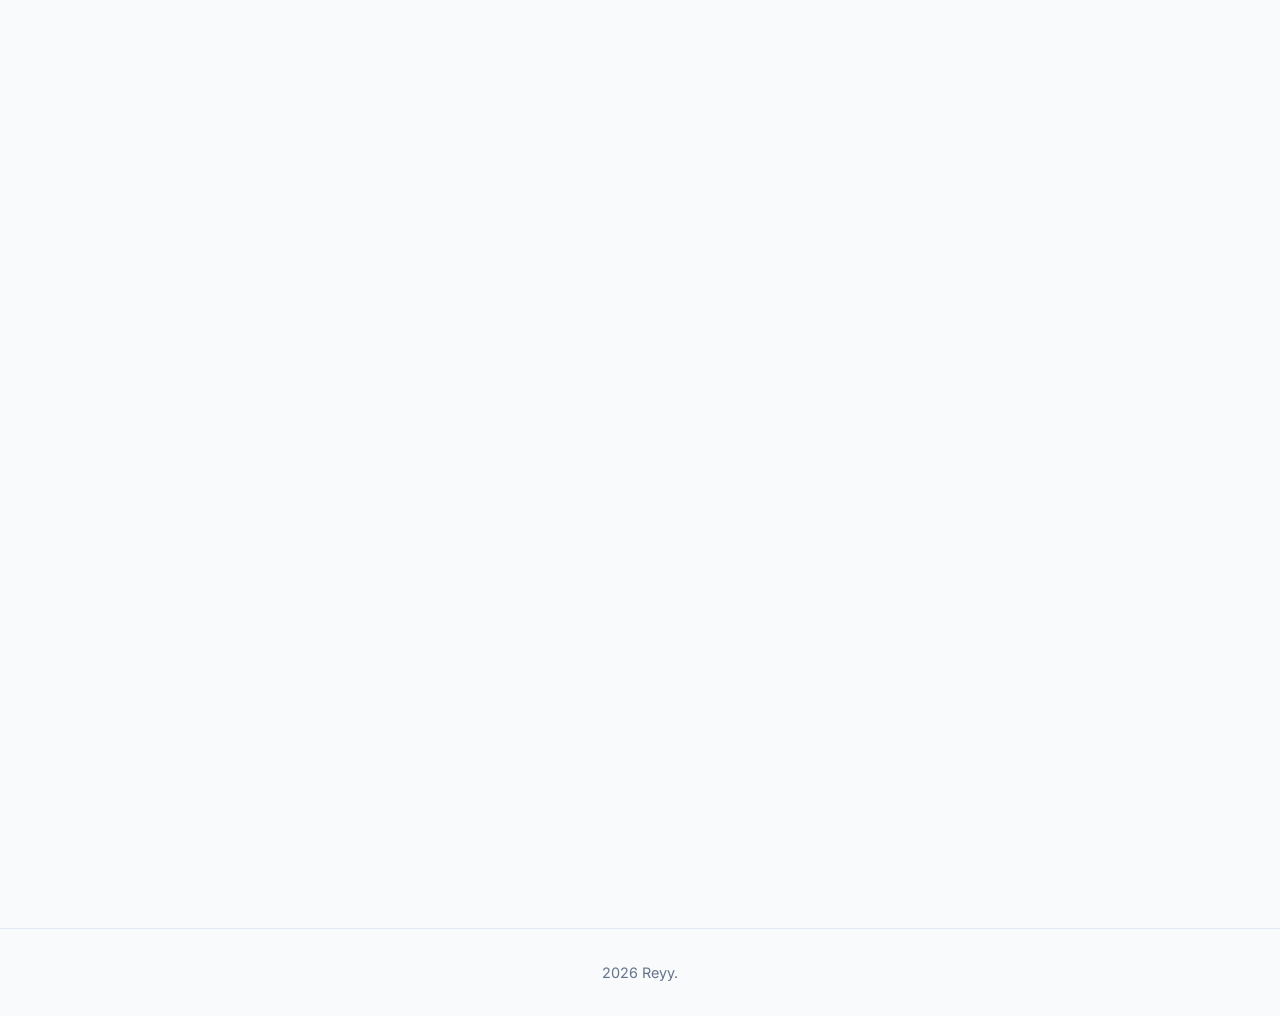
==== commit d9f193d7: "prestasi" ====
--- a/index.html
+++ b/index.html
@@ -16,6 +16,7 @@
       <ul class="nav-menu" id="navMenu">
         <li><a href="#home">Home</a></li>
         <li><a href="#tentangku">Tentangku</a></li>
+        <li><a href="#prestasi">Prestasi</a></li>
         <li><a href="#kontak">Kontak</a></li>
       </ul>
       
@@ -38,9 +39,7 @@
             <h1>Halo, Saya <span>Reyy</span></h1>
             <p class="subtitle">Pelajar SMK | Jurusan Teknik Jaringan Komputer dan Telekomunikasi</p>
             <p class="desc">
-              Saya seorang pelajar yang passionate di dunia IT. 
-              Sedang mempelajari web development dan ingin berkembang 
-              menjadi programmer profesional di masa depan.
+              Saya seorang pelajar yang tertarik pada dunia IT. Saat ini saya sedang mempelajari web development dan terus mengembangkan kemampuan untuk menjadi programmer profesional di masa depan.
             </p>
             <div class="hero-buttons">
               <a href="#tentangku" class="btn btn-primary">Kenali Saya</a>
@@ -49,7 +48,7 @@
           </div>
           
           <div class="hero-image fade-in">
-            <img src="../images/profil.jpg" alt="Foto Profil">
+            <img src="images/profil.jpg" alt="Foto Profil">
           </div>
         </div>
       </div>
@@ -64,14 +63,12 @@
         
         <div class="about-grid fade-in">
           <div class="about-image">
-            <img src="../images/prodi.jpg" alt="Foto Sekolah">
+            <img src="images/prodi.jpg" alt="Foto Sekolah">
           </div>
           <div class="about-info">
             <h3>Siswa SMK Bersemangat</h3>
             <p class="bio">
-              Saat ini saya menempuh pendidikan di SMK dengan jurusan yang berhubungan 
-              dengan teknologi informasi. Saya mulai tertarik dengan coding sejak 
-              kelas 10 dan terus belajar secara otodidak maupun di sekolah.
+              Saat ini saya menempuh pendidikan di SMK dengan jurusan yang berhubungan dengan teknologi informasi. Saya mulai tertarik dengan coding sejak kelas 10 dan terus belajar, baik secara otodidak maupun melalui pembelajaran di sekolah.
             </p>
             <ul class="detail-list">
               <li><strong>Nama:</strong> <span>Muhamad Reihan Kaissya</span></li>
@@ -93,20 +90,19 @@
         </div>
 
         <div class="about-grid fade-in">
-          <div class="about-image">
-            <img src="../images/pribadi.jpg" alt="Foto Pribadi">
+          <div class="achievement-highlight" aria-label="Pencapaian dan sertifikasi">
+            <span class="highlight-badge">Prestasi</span>
+            <h3>Pencapaian &amp; Sertifikasi</h3>
+            <p>Saya telah meraih beberapa sertifikat dan pencapaian saya.</p>
+            <a href="#prestasi" class="btn btn-primary">Lihat Sertifikat Saya ↓</a>
           </div>
           
           <div class="about-info">
             <h3>Cerita Singkat</h3>
             <p class="bio">
-              Saya adalah siswa SMK yang memiliki ketertarikan besar pada dunia 
-              pemrograman dan teknologi. Perjalanan saya dimulai dari rasa penasaran 
-              akan bagaimana sebuah website bisa dibuat, hingga akhirnya memutuskan 
-              untuk mendalami bidang IT secara serius.
+              Saya adalah siswa SMK yang memiliki ketertarikan pada dunia pemrograman dan teknologi. Ketertarikan tersebut berawal dari rasa penasaran tentang bagaimana sebuah website dibuat, hingga akhirnya saya memutuskan untuk mendalami bidang IT secara lebih serius.
               <br><br>
-              Saya percaya bahwa konsistensi dan rasa ingin tahu adalah kunci 
-              untuk berkembang di industri yang cepat berubah ini.
+              Saya terus belajar dan mengembangkan kemampuan melalui berbagai proyek serta pengalaman di bidang teknologi.
             </p>
 
             <h3 style="margin-top: 2rem; margin-bottom: 1rem;">Detail Pribadi</h3>
@@ -135,7 +131,7 @@
 
         <div class="section-header fade-in" style="margin-top: 4rem;">
           <h2>Riwayat Pendidikan</h2>
-          <p>Perjalanan akademik saya</p>
+          <p>Perjalanan pendidikan saya</p>
         </div>
 
         <div class="timeline fade-in">
@@ -148,19 +144,122 @@
           <div class="timeline-item">
             <span class="time">2022 - 2025</span>
             <h4>SMPN Satu Atap Caringin</h4>
-            <p>Masa pengenalan dasar komputer dan mulai tertarik dengan teknologi.</p>
+            <p>Mulai mengenal dasar-dasar komputer dan mengembangkan ketertarikan pada teknologi.</p>
           </div>
           
           <div class="timeline-item">
             <span class="time">2015 - 2022</span>
             <h4>SDN Tarikolot</h4>
-            <p>Awal perjalanan pendidikan formal.</p>
-          </div>
-        </div>
-
-        <div class="school-section fade-in">
-          <h3 style="text-align: center; margin-bottom: 1rem;">Sekolah Saya</h3>
-          <img src="../images/yasbam.jpg" alt="Foto Sekolah" class="school-photo">
+            <p>Awal perjalanan pendidikan formal saya.</p>
+          </div>
+        </div>
+
+      </div>
+    </section>
+
+    <section class="section" id="prestasi">
+      <div class="container">
+        <div class="section-header fade-in">
+          <h2>Prestasi &amp; Sertifikat</h2>
+          <p>Beberapa pencapaian dan sertifikasi yang telah saya peroleh</p>
+        </div>
+
+        <div class="achievement-grid">
+          <article class="achievement-card fade-in" data-image="images/penghargaan/cartoon.jpg" data-title="Peserta Seminar FISIB Universitas Pakuan" data-description="Saya mengikuti seminar FISIB di Universitas Pakuan dan mendapatkan foto dokumentasi kegiatan sebagai bentuk pengalaman belajar serta wawasan baru di bidang akademik dan teknologi.">
+            <h3>Peserta Seminar FISIB</h3>
+            <div class="achievement-media">
+              <img src="images/penghargaan/cartoon.jpg" alt="Peserta Seminar FISIB Universitas Pakuan">
+              <button type="button" class="preview-btn" aria-label="Preview Peserta Seminar FISIB Universitas Pakuan">
+                <i class="fa-solid fa-magnifying-glass-plus"></i>
+              </button>
+            </div>
+            <div class="achievement-info">
+              <p><strong>Penyelenggara:</strong> Universitas Pakuan</p>
+              <p><strong>Perolehan:</strong> 2025</p>
+              <p>Menambah pengalaman serta wawasan baru melalui seminar akademik dan kegiatan pengembangan diri di lingkungan kampus.</p>
+            </div>
+            <button type="button" class="achievement-preview-btn">Preview Sertifikat</button>
+          </article>
+
+          <article class="achievement-card fade-in" data-image="images/penghargaan/juarasatap.jpg" data-title="Juara 3 Kelas 7B - SMPN 1 Atap Caringin" data-description="Saya meraih penghargaan juara 3 di kelas 7B saat menempuh pendidikan di SMPN 1 Atap Caringin pada tahun 2023, sebagai bentuk komitmen belajar dan prestasi akademik saya.">
+            <h3>Juara 3 Kelas 7B</h3>
+            <div class="achievement-media">
+              <img src="images/penghargaan/juarasatap.jpg" alt="Juara 3 Kelas 7B - SMPN 1 Atap Caringin">
+              <button type="button" class="preview-btn" aria-label="Preview Juara 3 Kelas 7B - SMPN 1 Atap Caringin">
+                <i class="fa-solid fa-magnifying-glass-plus"></i>
+              </button>
+            </div>
+            <div class="achievement-info">
+              <p><strong>Penyelenggara:</strong> SMPN 1 Atap Caringin</p>
+              <p><strong>Perolehan:</strong> 2023</p>
+              <p>Prestasi ini menjadi motivasi saya untuk terus belajar dengan lebih semangat dan konsisten di sekolah.</p>
+            </div>
+            <button type="button" class="achievement-preview-btn">Preview Sertifikat</button>
+          </article>
+
+          <article class="achievement-card fade-in" data-image="images/penghargaan/juarayasbam.jpg" data-title="Juara 3 Kelas 10B - SMK Yasbam" data-description="Saya memperoleh juara 3 di kelas 10B pada tahun 2025 di SMK Yasbam, sebagai hasil konsistensi belajar dan semangat saya dalam menuntut ilmu.">
+            <h3>Juara 3 Kelas 10B</h3>
+            <div class="achievement-media">
+              <img src="images/penghargaan/juarayasbam.jpg" alt="Juara 3 Kelas 10B - SMK Yasbam">
+              <button type="button" class="preview-btn" aria-label="Preview Juara 3 Kelas 10B - SMK Yasbam">
+                <i class="fa-solid fa-magnifying-glass-plus"></i>
+              </button>
+            </div>
+            <div class="achievement-info">
+              <p><strong>Penyelenggara:</strong> SMK Yasbam</p>
+              <p><strong>Perolehan:</strong> 2025</p>
+              <p>Prestasi ini menunjukkan komitmen saya dalam belajar dan berusaha untuk terus berkembang di bidang akademik.</p>
+            </div>
+            <button type="button" class="achievement-preview-btn">Preview Sertifikat</button>
+          </article>
+
+          <article class="achievement-card fade-in" data-image="images/penghargaan/matematika.jpg" data-title="Final EMC 2025 Tingkat Nasional" data-description="Saya mengikuti event Eduversal Mathematics Competition di tahun 2025 dan berhasil meraih prestasi di tingkat nasional, menandakan kemampuan saya dalam logika dan analisis matematika.">
+            <h3>Final EMC 2025</h3>
+            <div class="achievement-media">
+              <img src="images/penghargaan/matematika.jpg" alt="Final EMC 2025 Tingkat Nasional">
+              <button type="button" class="preview-btn" aria-label="Preview Final EMC 2025 Tingkat Nasional">
+                <i class="fa-solid fa-magnifying-glass-plus"></i>
+              </button>
+            </div>
+            <div class="achievement-info">
+              <p><strong>Penyelenggara:</strong> Eduversal Mathematics Competition</p>
+              <p><strong>Perolehan:</strong> 2025</p>
+              <p>Meraih pengalaman berharga di kompetisi nasional dan memperkuat motivasi saya dalam bidang analisis dan matematika.</p>
+            </div>
+            <button type="button" class="achievement-preview-btn">Preview Sertifikat</button>
+          </article>
+
+          <article class="achievement-card fade-in" data-image="images/penghargaan/programpahamai.png" data-title="Sertifikat Program Paham AI" data-description="Saya mengikuti event Paham AI di Senopati Academy pada tahun 2026 dan berhasil mengikuti program literasi AI yang membahas penggunaan teknologi kecerdasan buatan dalam kehidupan sehari-hari.">
+            <h3>Sertifikat Program Paham AI</h3>
+            <div class="achievement-media">
+              <img src="images/penghargaan/programpahamai.png" alt="Sertifikat Program Paham AI">
+              <button type="button" class="preview-btn" aria-label="Preview Sertifikat Program Paham AI">
+                <i class="fa-solid fa-magnifying-glass-plus"></i>
+              </button>
+            </div>
+            <div class="achievement-info">
+              <p><strong>Penyelenggara:</strong> Senopati Academy</p>
+              <p><strong>Perolehan:</strong> 2026</p>
+              <p>Menunjukkan semangat saya dalam mempelajari AI, literasi digital, dan teknologi masa depan.</p>
+            </div>
+            <button type="button" class="achievement-preview-btn">Preview Sertifikat</button>
+          </article>
+
+          <article class="achievement-card fade-in" data-image="images/penghargaan/rakitpc.jpg" data-title="Juara 1 Rakit PC - Universitas Djuanda" data-description="Saya mengikuti event merakit PC di Universitas Djuanda yang diselenggarakan oleh Fakultas Ilmu Komputer pada tahun 2025 dan berhasil memperoleh penghargaan juara 1.">
+            <h3>Juara 1 Rakit PC</h3>
+            <div class="achievement-media">
+              <img src="images/penghargaan/rakitpc.jpg" alt="Juara 1 Rakit PC - Universitas Djuanda">
+              <button type="button" class="preview-btn" aria-label="Preview Juara 1 Rakit PC - Universitas Djuanda">
+                <i class="fa-solid fa-magnifying-glass-plus"></i>
+              </button>
+            </div>
+            <div class="achievement-info">
+              <p><strong>Penyelenggara:</strong> Filkom, Universitas Djuanda</p>
+              <p><strong>Perolehan:</strong> 2025</p>
+              <p>Prestasi ini membuktikan kemampuan saya dalam teknologi komputer, kreativitas, serta kecepatan berpikir dalam bidang perakitan perangkat keras.</p>
+            </div>
+            <button type="button" class="achievement-preview-btn">Preview Sertifikat</button>
+          </article>
         </div>
       </div>
     </section>
@@ -169,7 +268,7 @@
       <div class="container">
         <div class="section-header fade-in">
           <h2>Hubungi Saya</h2>
-          <p>Silakan pilih cara yang paling nyaman untuk menghubungi saya</p>
+          <p>Pilih cara yang paling nyaman untuk menghubungi saya</p>
         </div>
 
         <div class="contact-grid">
@@ -207,19 +306,30 @@
             <div class="icon"><i class="fa-brands fa-youtube"></i></div>
             <h3>YouTube</h3>
             <p>Channel Video</p>
-            </a>            
-
-          </a>
-        </div>
+            </a>
+          </div>
       </div>
     </section>
   </main>
 
   <footer class="footer">
     <div class="container">
-      <p> 2026 Reyy.</p>
+      <p>2026 Reyy.</p>
     </div>
   </footer>
+
+  <div class="modal" id="achievementModal" aria-hidden="true" role="dialog" aria-labelledby="modalTitle">
+    <div class="modal-content">
+      <button type="button" class="modal-close" aria-label="Tutup preview">&times;</button>
+      <div class="modal-image-wrap">
+        <img id="modalImage" src="" alt="Preview sertifikat">
+      </div>
+      <div class="modal-body">
+        <h3 id="modalTitle">Judul Sertifikat</h3>
+        <p id="modalDescription">Deskripsi singkat sertifikat.</p>
+      </div>
+    </div>
+  </div>
 
   <script src="script.js"></script>
 </body>
--- a/style.css
+++ b/style.css
@@ -164,6 +164,7 @@
 
 #home,
 #tentangku,
+#prestasi,
 #kontak {
   scroll-margin-top: 80px;
 }
@@ -421,17 +422,232 @@
   transform: translateY(-2px);
 }
 
-.school-section {
-  margin-top: 4rem;
-}
-
-.school-photo {
+.achievement-highlight {
+  background: linear-gradient(135deg, rgba(14, 165, 233, 0.08), rgba(14, 165, 233, 0.02));
+  border: 1px solid var(--border);
+  border-radius: var(--radius);
+  padding: 2rem 1.5rem;
+  box-shadow: var(--shadow);
+  display: flex;
+  flex-direction: column;
+  justify-content: center;
+  min-height: 100%;
+}
+
+.highlight-badge {
+  display: inline-flex;
+  align-self: flex-start;
+  padding: 0.45rem 0.8rem;
+  border-radius: 999px;
+  background: rgba(14, 165, 233, 0.12);
+  color: var(--accent);
+  font-size: 0.75rem;
+  font-weight: 700;
+  letter-spacing: 0.08em;
+  text-transform: uppercase;
+  margin-bottom: 1rem;
+}
+
+.achievement-highlight h3 {
+  font-size: 1.9rem;
+  margin-bottom: 0.75rem;
+  line-height: 1.2;
+}
+
+.achievement-highlight p {
+  color: var(--text-muted);
+  margin-bottom: 1.5rem;
+  line-height: 1.8;
+}
+
+.achievement-grid {
+  display: grid;
+  grid-template-columns: repeat(auto-fit, minmax(260px, max-content));
+  justify-content: center;
+  gap: 1.5rem;
+  align-items: start;
+}
+
+.achievement-card {
+  background: var(--bg-alt);
+  border: 1px solid var(--border);
+  border-radius: var(--radius);
+  padding: 1.25rem;
+  box-shadow: var(--shadow);
+  transition: var(--transition);
+  display: flex;
+  flex-direction: column;
+  height: 100%;
+  width: fit-content;
+  max-width: 100%;
+  align-self: start;
+}
+
+.achievement-card:hover {
+  transform: translateY(-5px);
+  border-color: var(--accent);
+  box-shadow: var(--shadow-lg);
+}
+
+.achievement-card h3 {
+  font-size: 1.4rem;
+  margin-bottom: 1rem;
+  line-height: 1.35;
+}
+
+.achievement-media {
+  position: relative;
+  overflow: hidden;
+  border-radius: var(--radius);
+  margin-bottom: 1rem;
+  border: 1px solid var(--border);
+  display: inline-block;
+  width: fit-content;
+  max-width: 100%;
+  background: rgba(148, 163, 184, 0.08);
+}
+
+.achievement-media img {
+  display: block;
+  width: auto;
+  max-width: 100%;
+  height: auto;
+  max-height: 320px;
+  object-fit: contain;
+  transition: transform 0.35s ease;
+}
+
+.achievement-card:hover .achievement-media img {
+  transform: scale(1.05);
+}
+
+.preview-btn {
+  position: absolute;
+  right: 0.8rem;
+  bottom: 0.8rem;
+  width: 42px;
+  height: 42px;
+  border: none;
+  border-radius: 50%;
+  background: rgba(15, 23, 42, 0.72);
+  color: #fff;
+  cursor: pointer;
+  display: flex;
+  align-items: center;
+  justify-content: center;
+  transition: var(--transition);
+}
+
+.preview-btn:hover {
+  background: rgba(14, 165, 233, 0.92);
+  transform: scale(1.05);
+}
+
+.achievement-info {
+  display: flex;
+  flex-direction: column;
+  gap: 0.5rem;
+  margin-bottom: 1rem;
+}
+
+.achievement-info p {
+  font-size: 0.9rem;
+  color: var(--text-muted);
+  line-height: 1.7;
+}
+
+.achievement-info strong {
+  color: var(--text);
+}
+
+.achievement-preview-btn {
+  margin-top: auto;
+  padding: 0.8rem 1rem;
+  border: 1px solid var(--border);
+  border-radius: 999px;
+  background: transparent;
+  color: var(--text);
+  font-weight: 600;
+  cursor: pointer;
+  transition: var(--transition);
+}
+
+.achievement-preview-btn:hover {
+  border-color: var(--accent);
+  color: var(--accent);
+  transform: translateY(-2px);
+}
+
+/* =========================
+   School bottom feature
+========================= */
+.school-bottom-section {
+  padding: 0 0 4rem;
+}
+
+.school-bottom-wrap {
+  position: relative;
   width: 100%;
-  height: 300px;
+  height: clamp(380px, 70vh, 760px);
+  border-radius: calc(var(--radius) + 2px);
+  overflow: hidden;
+  border: 1px solid var(--border);
+  box-shadow: var(--shadow);
+  background: linear-gradient(
+    180deg,
+    rgba(148, 163, 184, 0.1) 0%,
+    rgba(14, 165, 233, 0.12) 28%,
+    rgba(15, 118, 110, 0.14) 60%,
+    rgba(248, 250, 252, 0.18) 100%
+  );
+}
+
+.school-photo-backdrop {
+  position: absolute;
+  inset: 0;
+  background: linear-gradient(
+    180deg,
+    rgba(255, 255, 255, 0.06) 0%,
+    rgba(15, 23, 42, 0.08) 35%,
+    rgba(15, 23, 42, 0.2) 100%
+  );
+  z-index: 1;
+  pointer-events: none;
+}
+
+.school-photo-bottom {
+  position: relative;
+  z-index: 0;
+  display: block;
+  width: 100%;
+  height: 100%;
   object-fit: cover;
-  border-radius: var(--radius);
-  margin-top: 1rem;
-  box-shadow: var(--shadow);
+  object-position: center;
+  filter: blur(1.1px) brightness(0.9) saturate(0.8);
+  transform: scale(1.03);
+}
+
+.school-footer-label {
+  position: absolute;
+  left: 50%;
+  bottom: 1.5rem;
+  transform: translateX(-50%);
+  z-index: 2;
+  background: rgba(255, 255, 255, 0.18);
+  border: 1px solid rgba(255, 255, 255, 0.28);
+  backdrop-filter: blur(6px);
+  -webkit-backdrop-filter: blur(6px);
+  border-radius: 999px;
+  padding: 0.55rem 1.1rem;
+  box-shadow: 0 10px 20px rgba(15, 23, 42, 0.12);
+}
+
+.school-footer-label span {
+  font-weight: 700;
+  color: var(--text);
+  letter-spacing: 0.08em;
+  text-transform: uppercase;
+  font-size: 0.8rem;
 }
 
 .contact-grid {
@@ -490,6 +706,82 @@
   font-size: 0.9rem;
 }
 
+.modal {
+  position: fixed;
+  inset: 0;
+  z-index: 2000;
+  display: flex;
+  align-items: center;
+  justify-content: center;
+  padding: 1.5rem;
+  background: rgba(15, 23, 42, 0.72);
+  backdrop-filter: blur(8px);
+  -webkit-backdrop-filter: blur(8px);
+  opacity: 0;
+  visibility: hidden;
+  transition: opacity 0.25s ease, visibility 0.25s ease;
+}
+
+.modal.active {
+  opacity: 1;
+  visibility: visible;
+}
+
+.modal-content {
+  position: relative;
+  width: min(900px, 90vw);
+  max-height: 90vh;
+  background: var(--bg-alt);
+  border: 1px solid var(--border);
+  border-radius: calc(var(--radius) + 4px);
+  box-shadow: var(--shadow-lg);
+  overflow: hidden;
+}
+
+.modal-close {
+  position: absolute;
+  top: 0.8rem;
+  right: 0.8rem;
+  width: 40px;
+  height: 40px;
+  border: none;
+  border-radius: 50%;
+  background: rgba(15, 23, 42, 0.7);
+  color: #fff;
+  font-size: 2rem;
+  line-height: 1;
+  cursor: pointer;
+  z-index: 2;
+}
+
+.modal-image-wrap {
+  max-height: 72vh;
+  background: #0f172a;
+  overflow: auto;
+}
+
+.modal-image-wrap img {
+  display: block;
+  width: 100%;
+  height: auto;
+  max-height: 72vh;
+  object-fit: contain;
+}
+
+.modal-body {
+  padding: 1.25rem 1.5rem 1.5rem;
+}
+
+.modal-body h3 {
+  font-size: 1.4rem;
+  margin-bottom: 0.5rem;
+}
+
+.modal-body p {
+  color: var(--text-muted);
+  line-height: 1.7;
+}
+
 .fade-in {
   opacity: 0;
   transform: translateY(24px);
@@ -499,6 +791,12 @@
 .fade-in.visible {
   opacity: 1;
   transform: translateY(0);
+}
+
+@media (max-width: 900px) {
+  .achievement-grid {
+    grid-template-columns: repeat(2, minmax(0, 1fr));
+  }
 }
 
 @media (max-width: 768px) {
@@ -572,6 +870,14 @@
   .section-header h2 {
     font-size: 1.6rem;
   }
+
+  .achievement-grid {
+    grid-template-columns: 1fr;
+  }
+
+  .achievement-highlight h3 {
+    font-size: 1.5rem;
+  }
 }
 
 @media (max-width: 480px) {
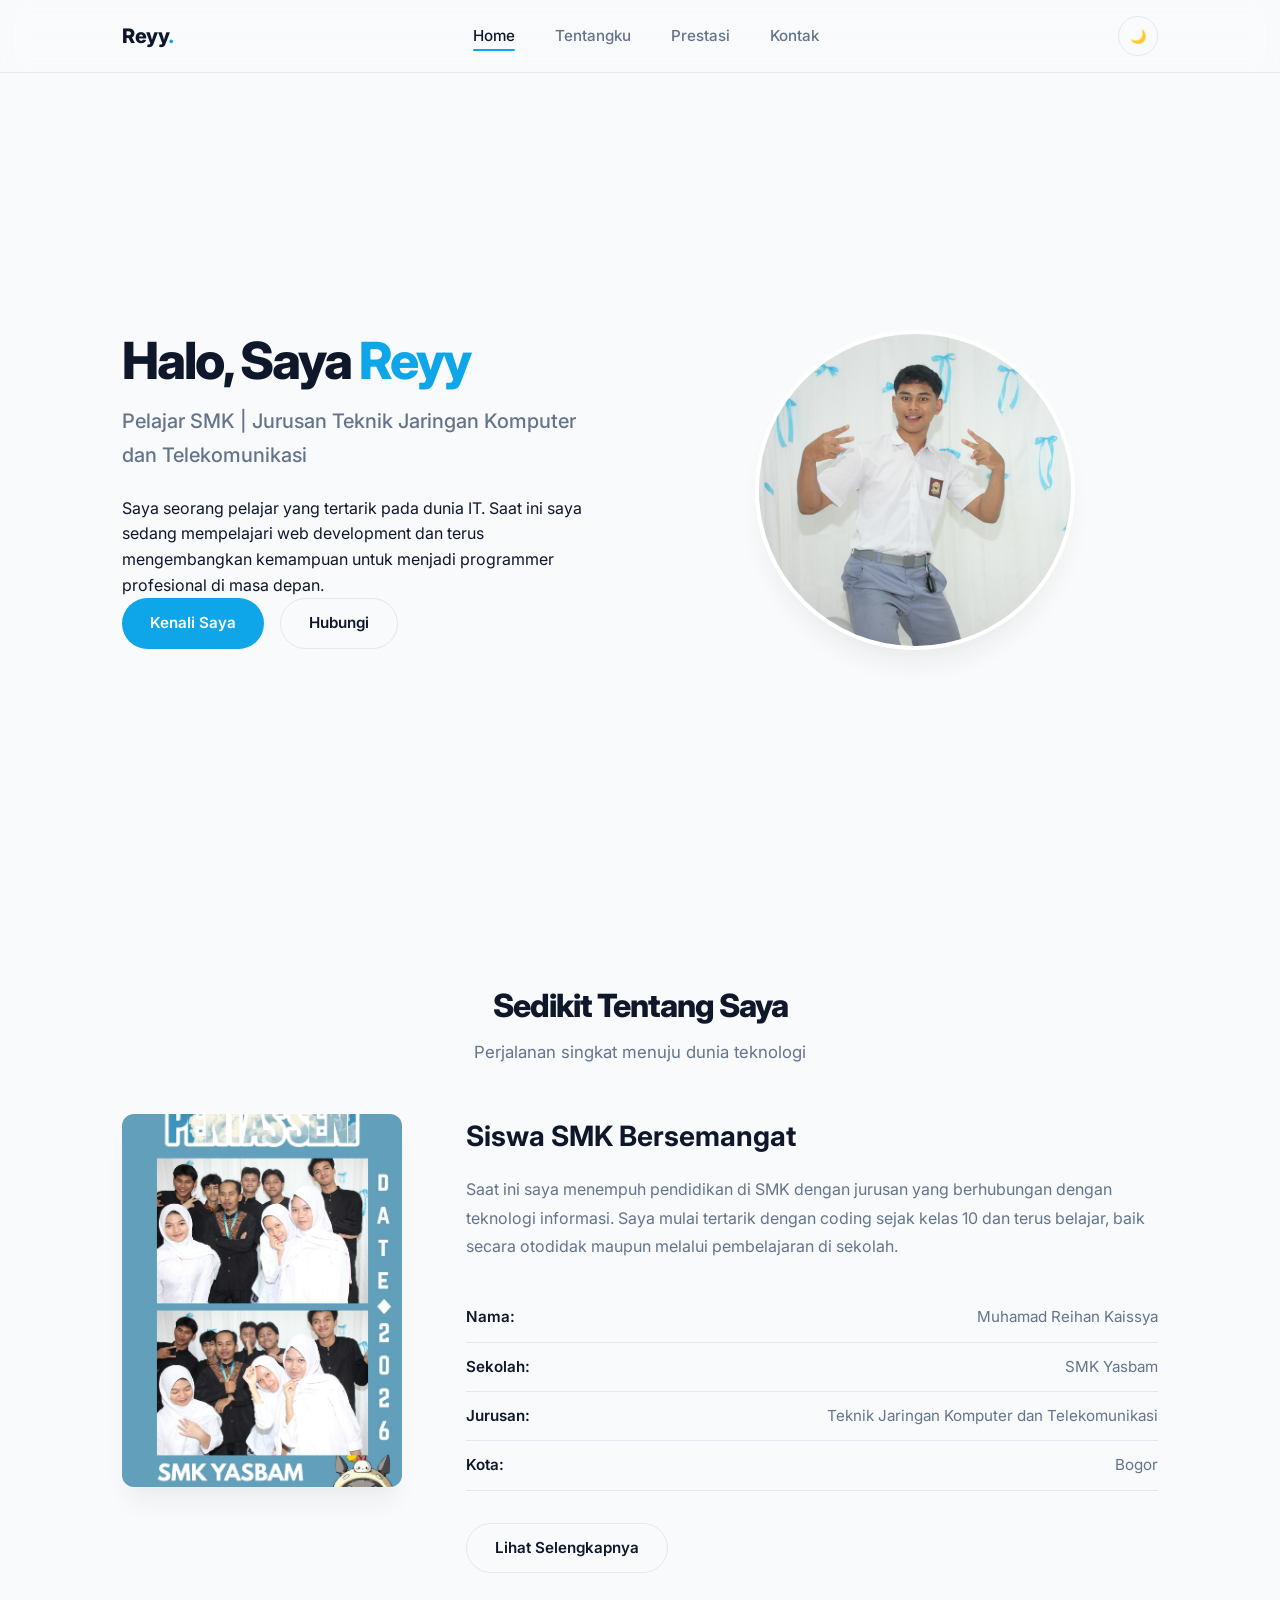
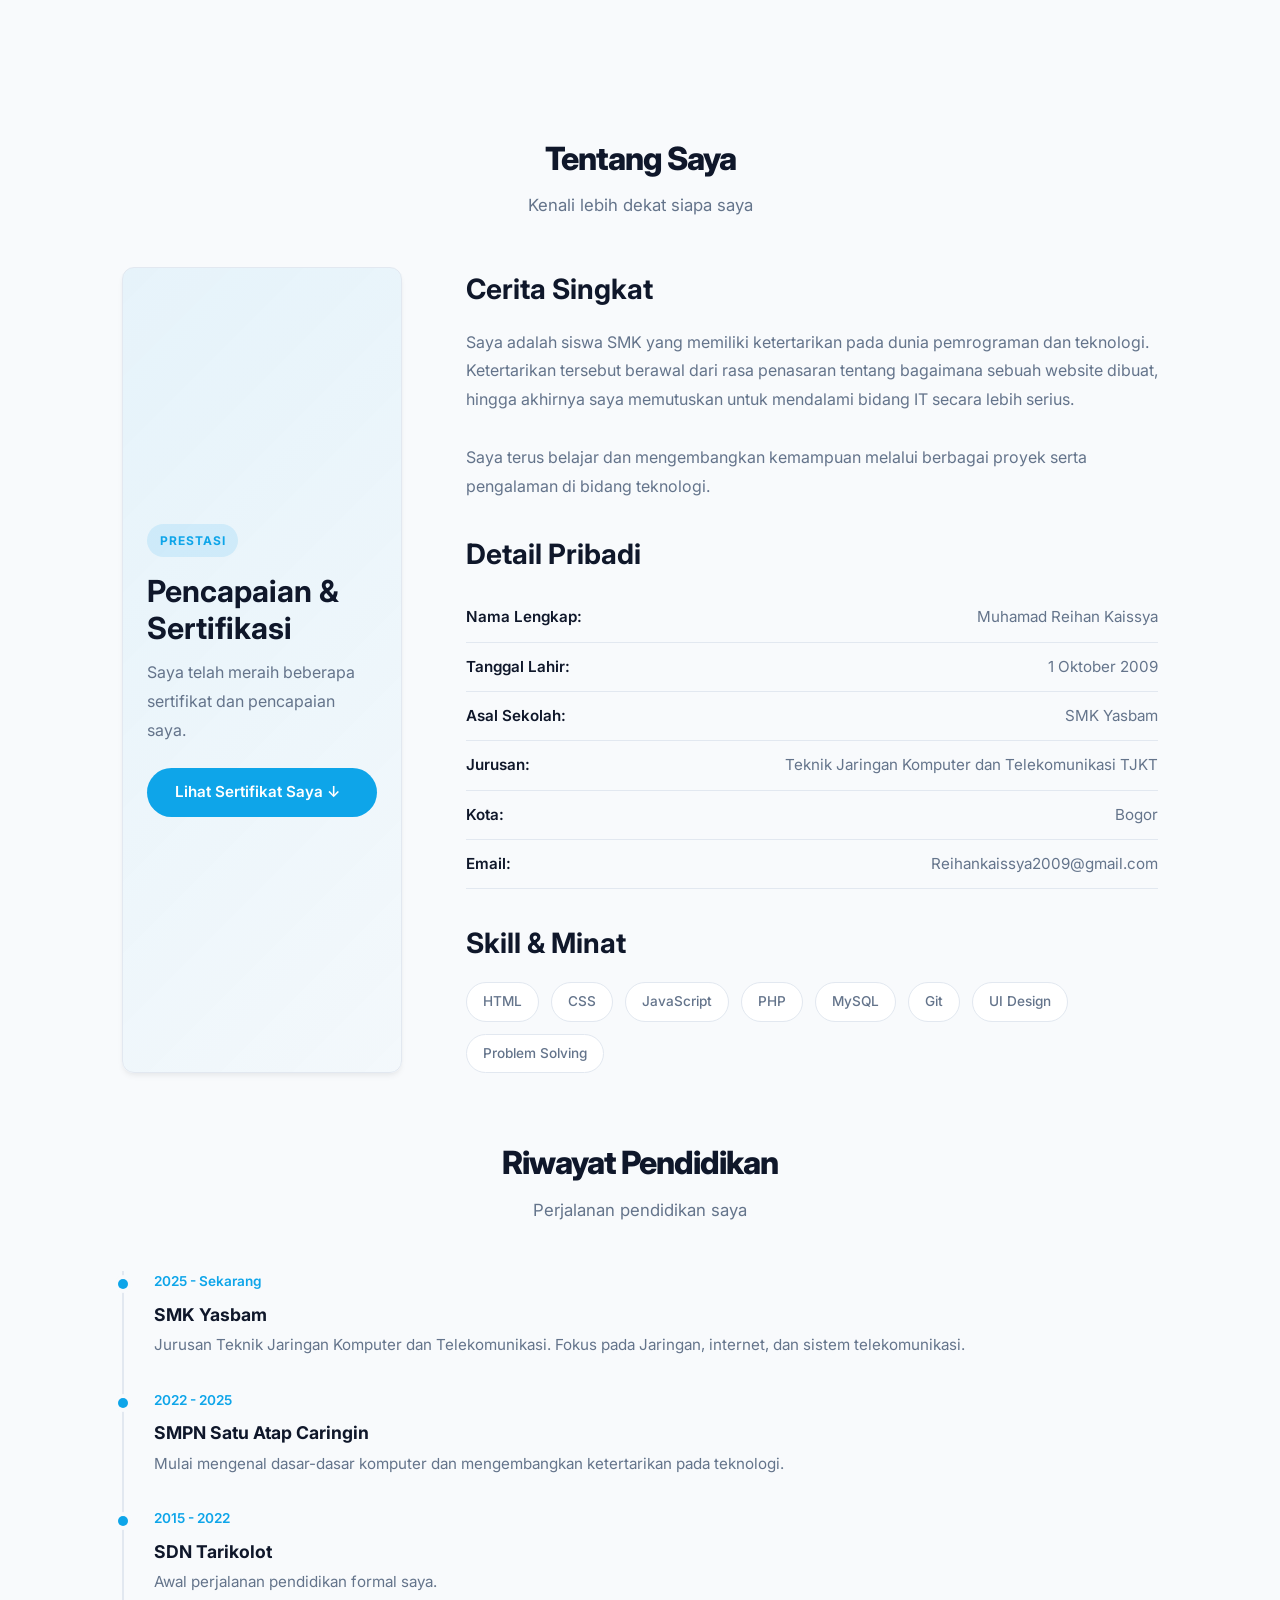
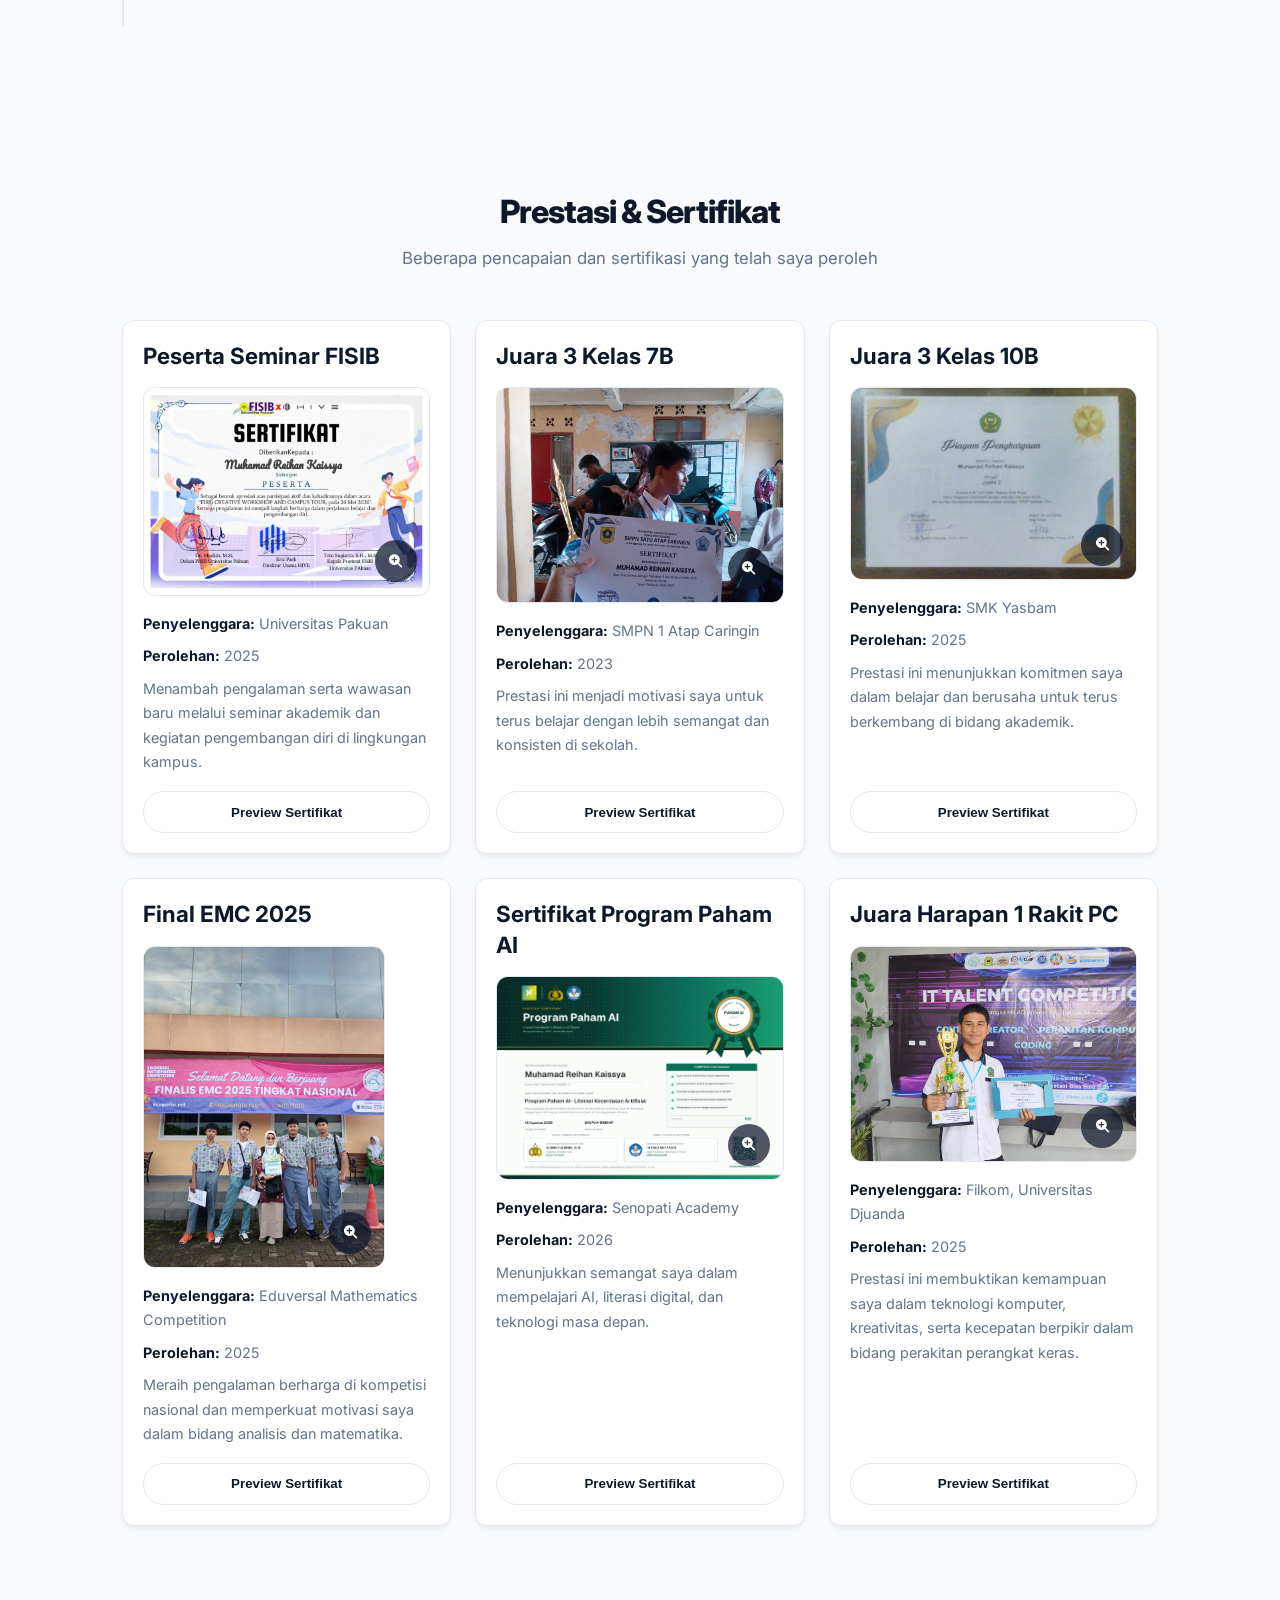
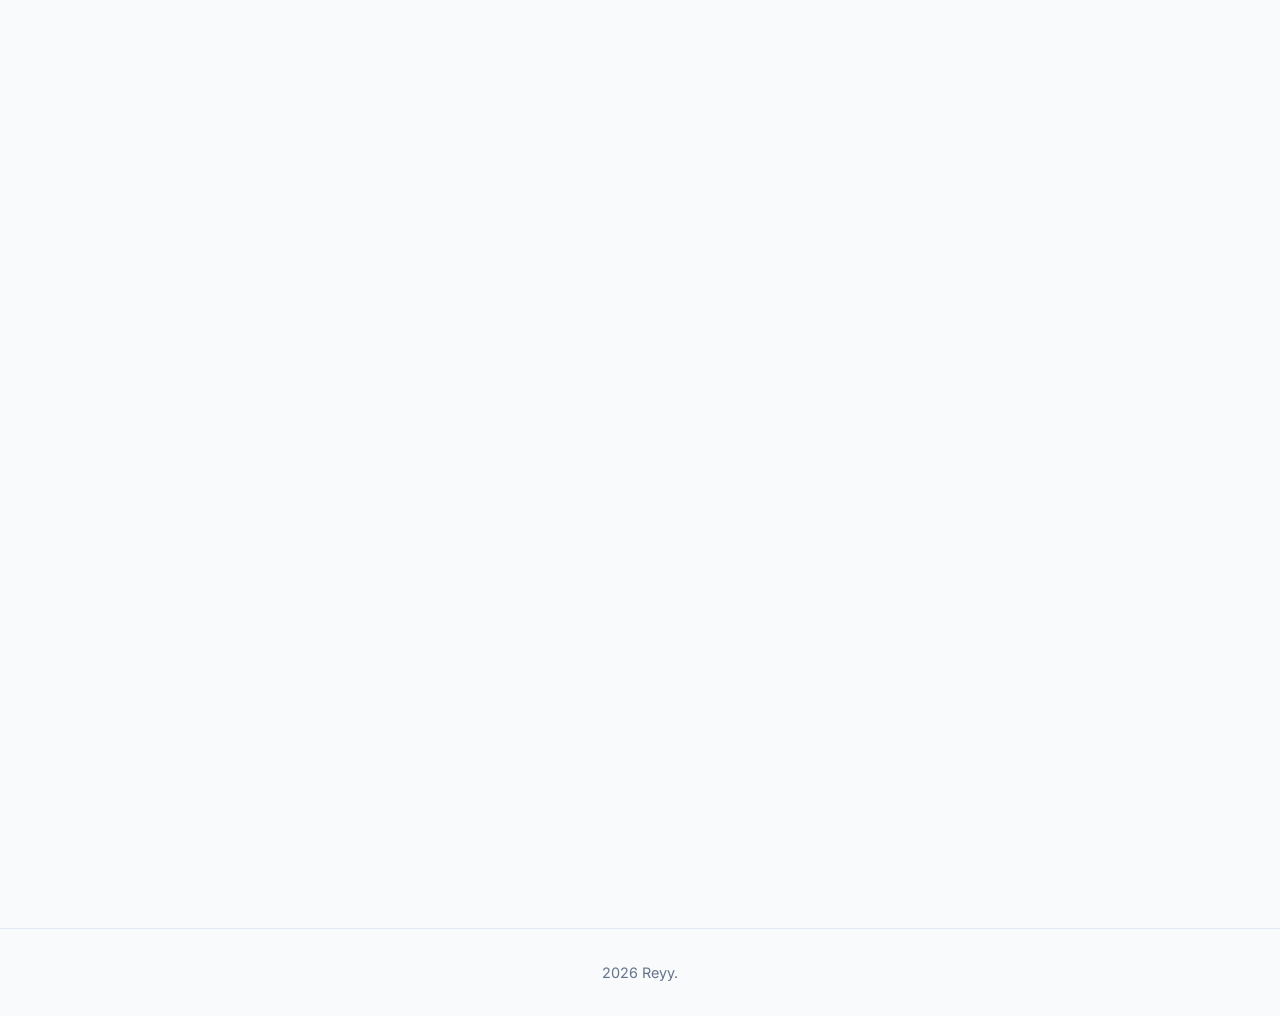
==== commit cd01a742: "juara harapan" ====
--- a/index.html
+++ b/index.html
@@ -245,11 +245,11 @@
             <button type="button" class="achievement-preview-btn">Preview Sertifikat</button>
           </article>
 
-          <article class="achievement-card fade-in" data-image="images/penghargaan/rakitpc.jpg" data-title="Juara 1 Rakit PC - Universitas Djuanda" data-description="Saya mengikuti event merakit PC di Universitas Djuanda yang diselenggarakan oleh Fakultas Ilmu Komputer pada tahun 2025 dan berhasil memperoleh penghargaan juara 1.">
-            <h3>Juara 1 Rakit PC</h3>
-            <div class="achievement-media">
-              <img src="images/penghargaan/rakitpc.jpg" alt="Juara 1 Rakit PC - Universitas Djuanda">
-              <button type="button" class="preview-btn" aria-label="Preview Juara 1 Rakit PC - Universitas Djuanda">
+          <article class="achievement-card fade-in" data-image="images/penghargaan/rakitpc.jpg" data-title="Juara Harapan 1 Rakit PC - Universitas Djuanda" data-description="Saya mengikuti event merakit PC di Universitas Djuanda yang diselenggarakan oleh Fakultas Ilmu Komputer pada tahun 2025 dan berhasil memperoleh penghargaan juara Harapan 1.">
+            <h3>Juara Harapan 1 Rakit PC</h3>
+            <div class="achievement-media">
+              <img src="images/penghargaan/rakitpc.jpg" alt="Juara Harapan 1 Rakit PC - Universitas Djuanda">
+              <button type="button" class="preview-btn" aria-label="Preview Juara Harapan 1 Rakit PC - Universitas Djuanda">
                 <i class="fa-solid fa-magnifying-glass-plus"></i>
               </button>
             </div>
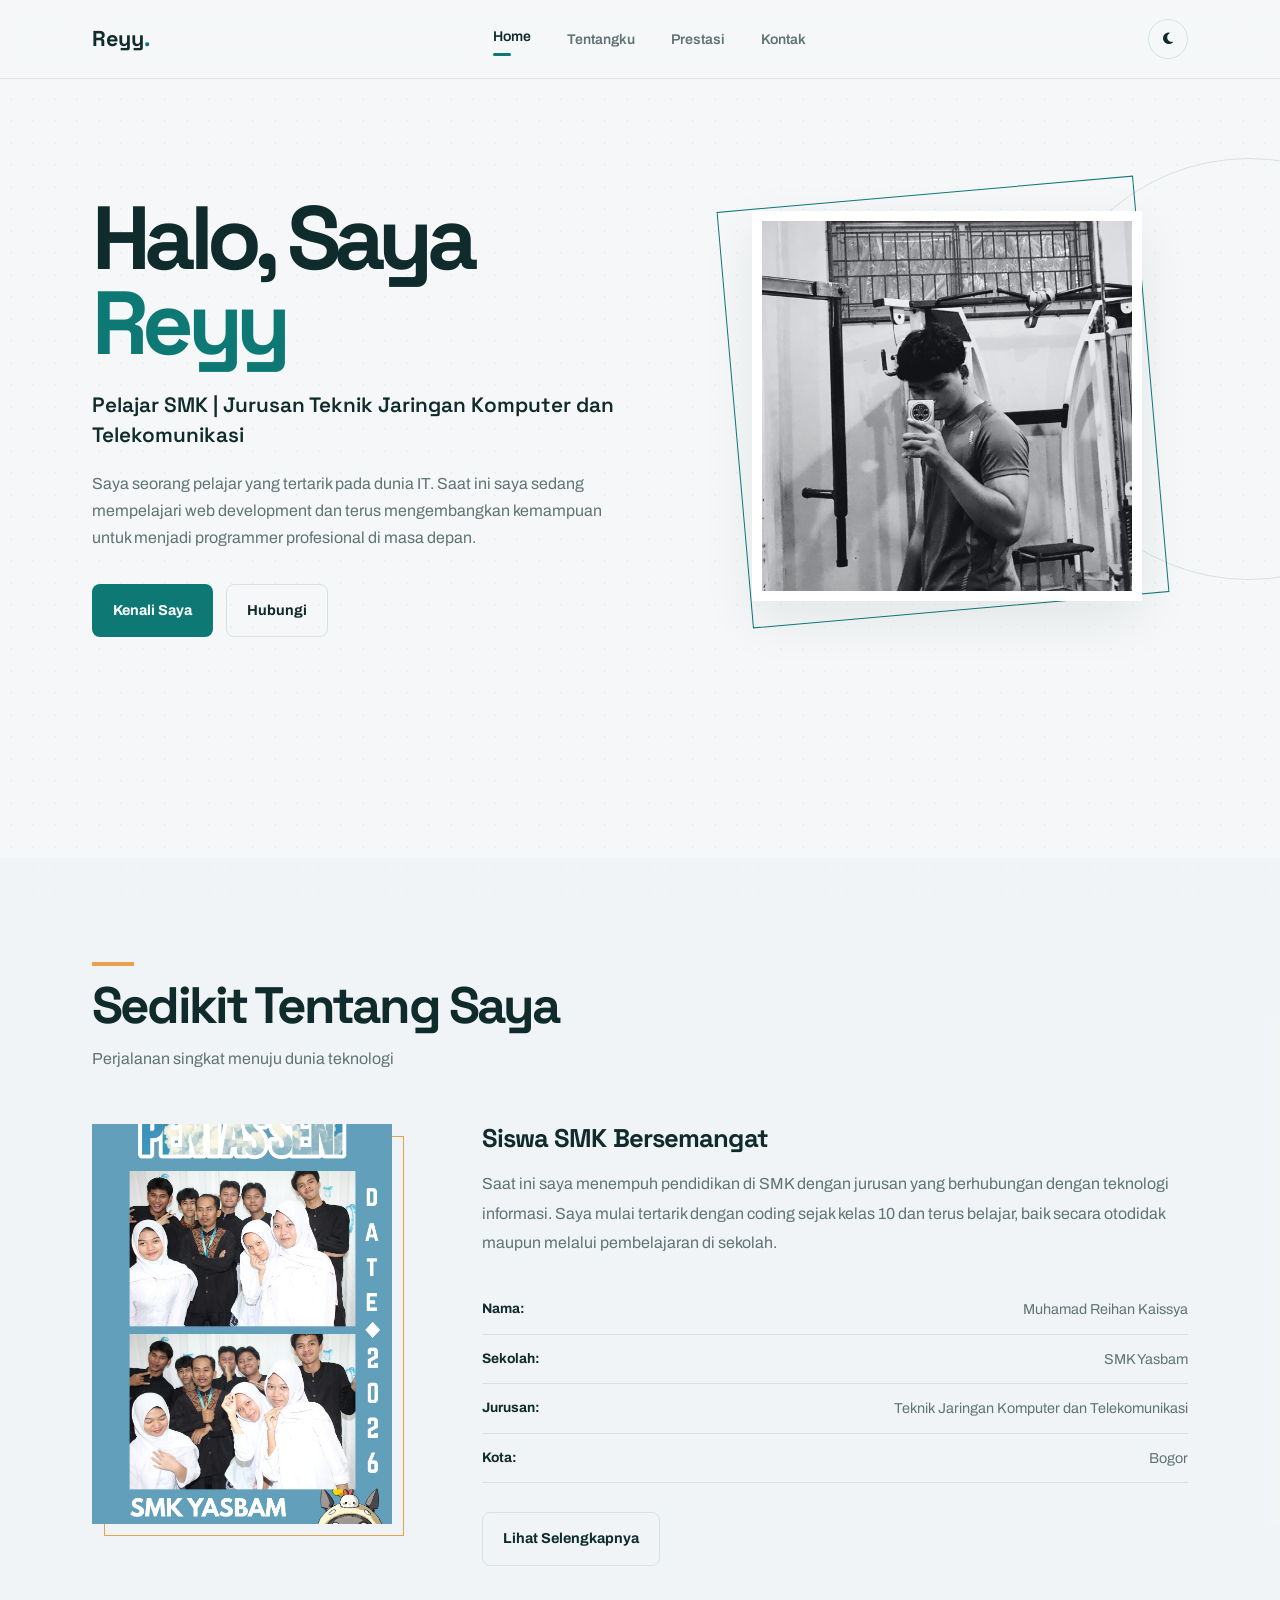
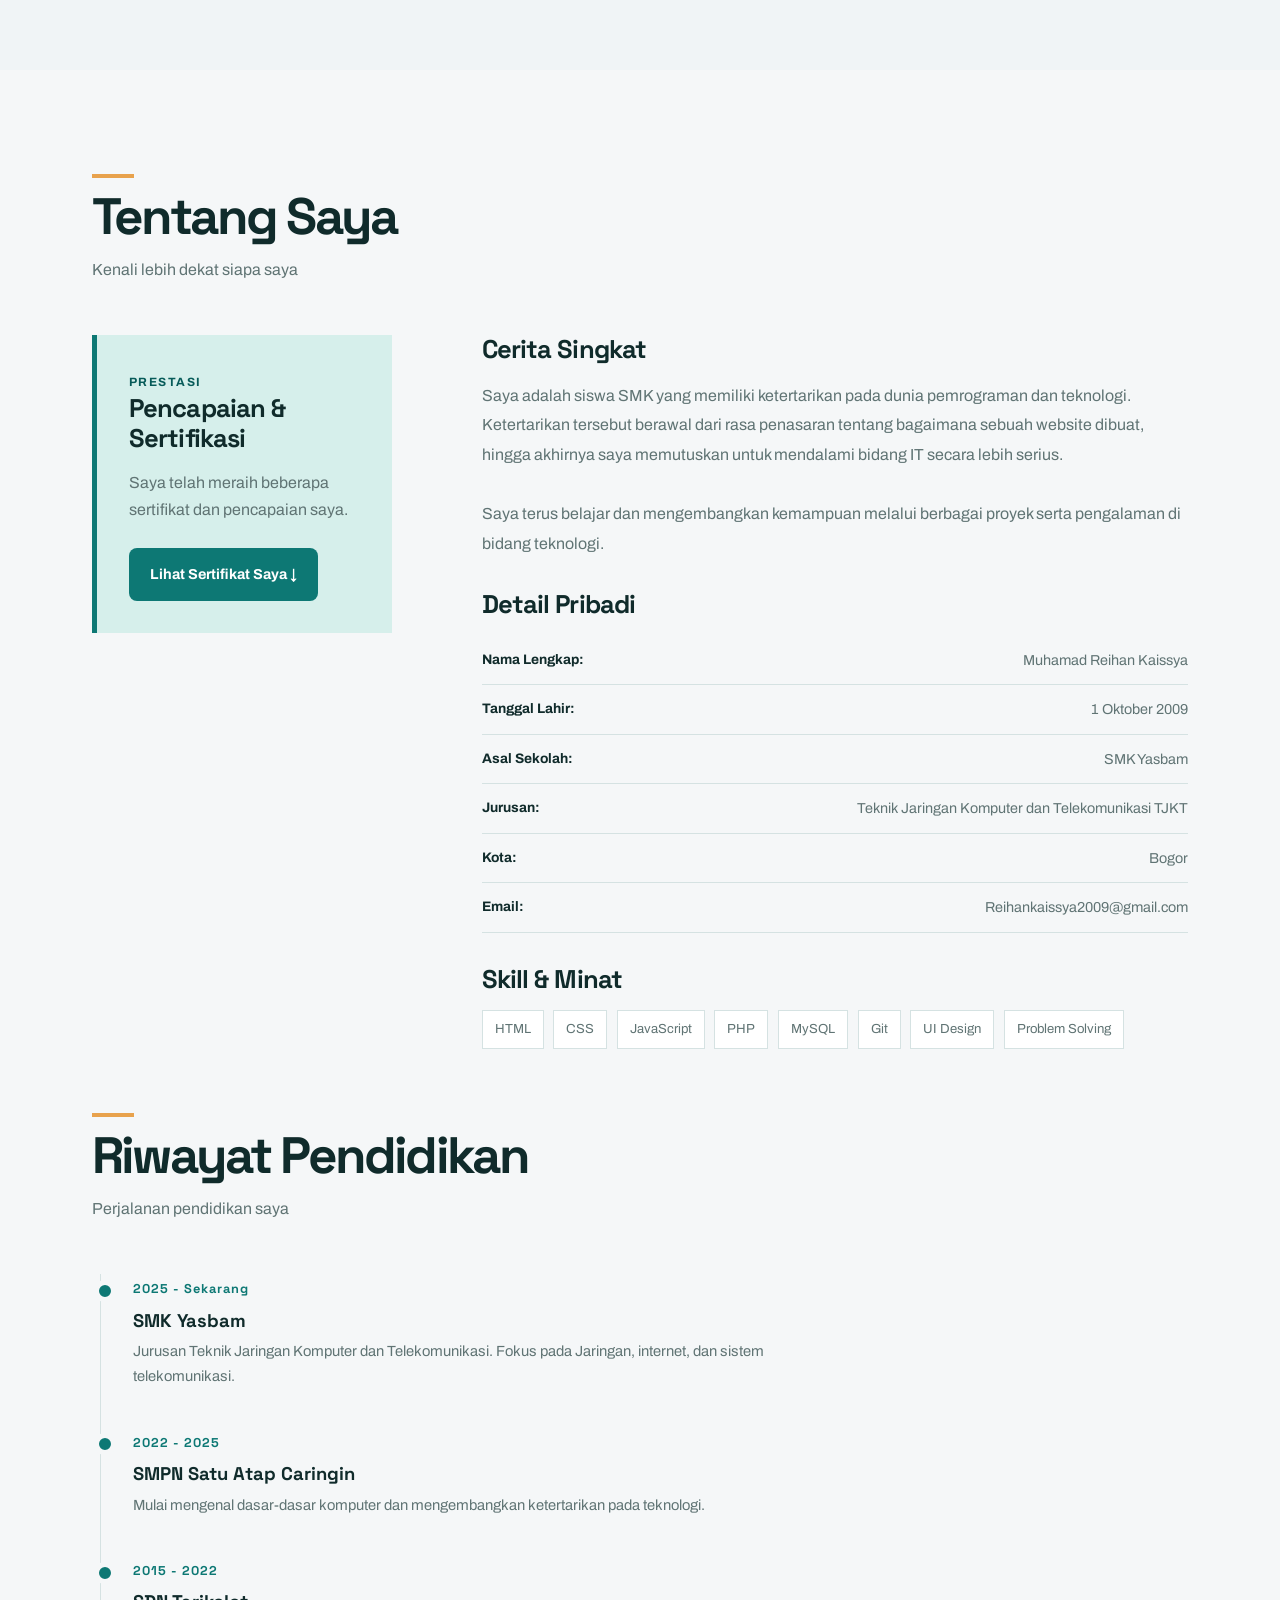
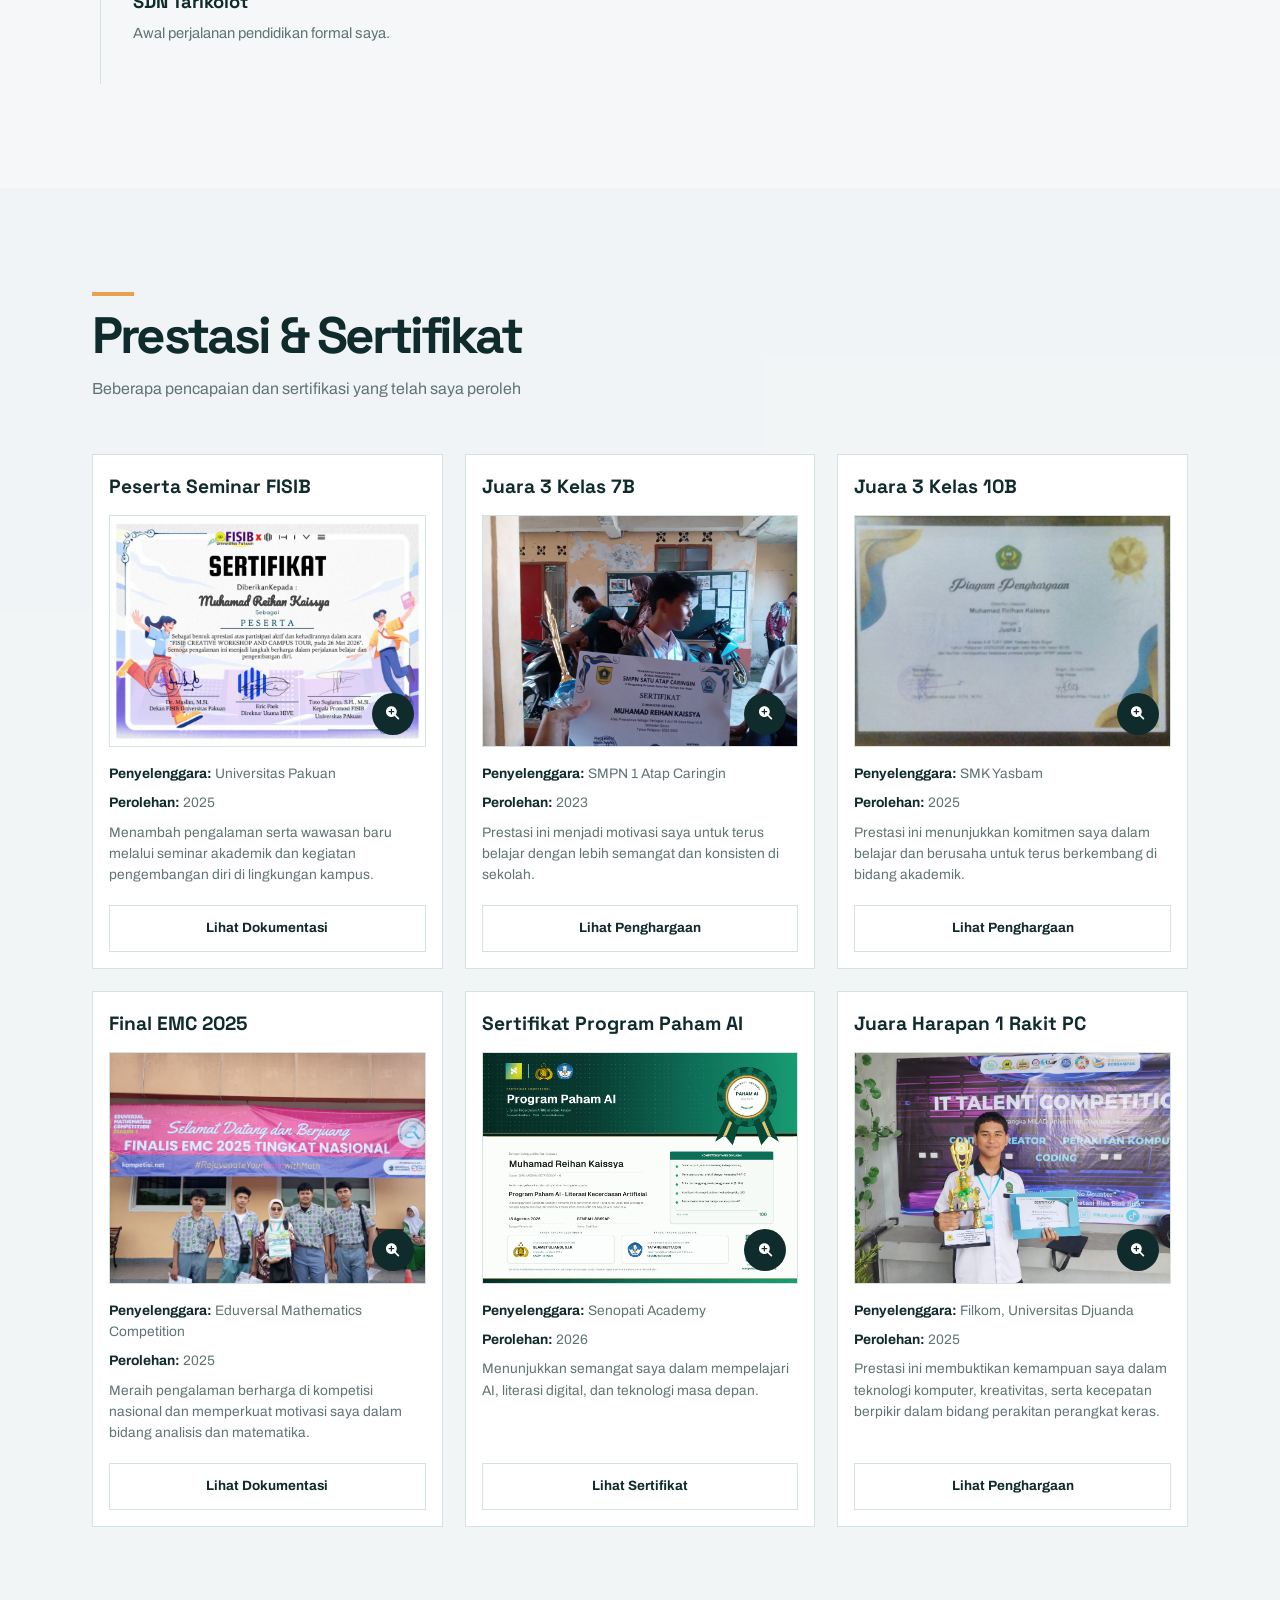
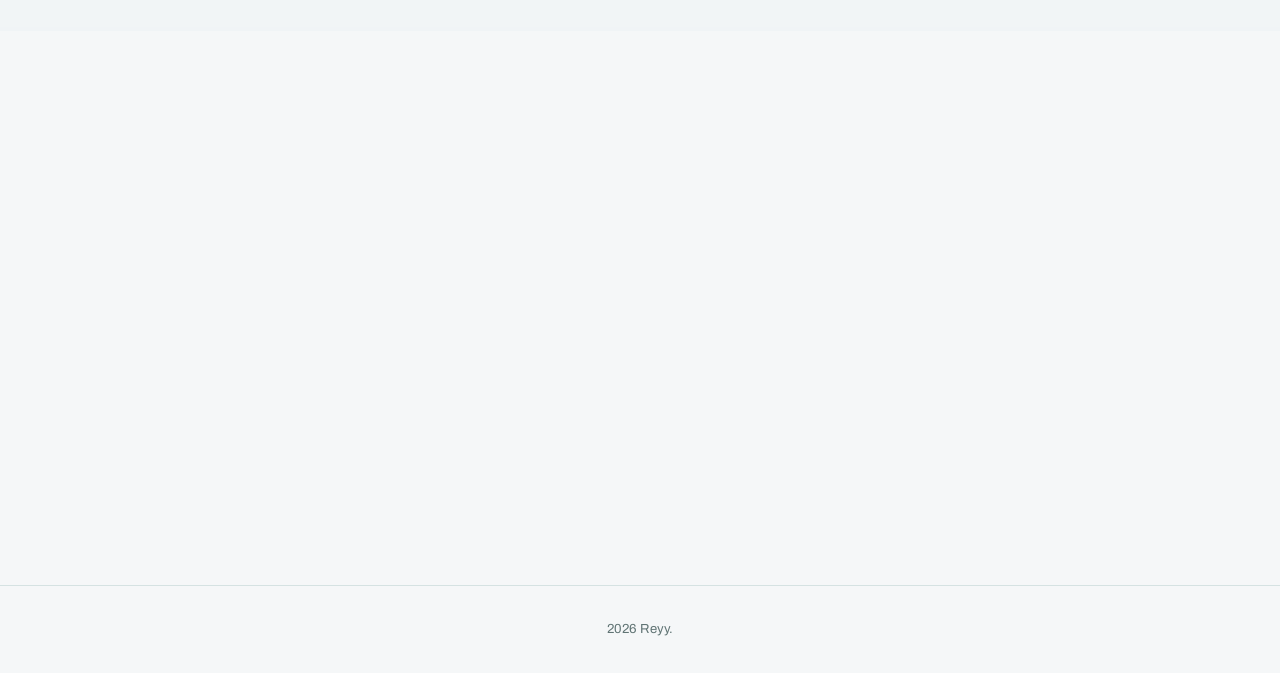
==== commit b74a551a: "fixx uiux" ====
--- a/index.html
+++ b/index.html
@@ -8,6 +8,8 @@
   <link rel="stylesheet" href="style.css">
 </head>
 <body>
+
+  <a class="skip-link" href="#main-content">Lewati ke konten utama</a>
 
   <nav class="navbar">
     <div class="nav-container">
@@ -21,8 +23,10 @@
       </ul>
       
       <div class="nav-actions">
-        <button class="theme-toggle" id="themeToggle" title="Ganti Tema">🌙</button>
-        <button class="hamburger" id="hamburger" aria-label="Menu">
+        <button class="theme-toggle" id="themeToggle" type="button" title="Ganti tema" aria-label="Aktifkan mode gelap">
+          <i class="fa-solid fa-moon" aria-hidden="true"></i>
+        </button>
+        <button class="hamburger" id="hamburger" type="button" aria-label="Buka menu navigasi" aria-controls="navMenu" aria-expanded="false">
           <span></span>
           <span></span>
           <span></span>
@@ -31,7 +35,7 @@
     </div>
   </nav>
 
-  <main>
+  <main id="main-content">
     <section class="hero" id="home">
       <div class="container">
         <div class="hero-content">
@@ -178,7 +182,7 @@
               <p><strong>Perolehan:</strong> 2025</p>
               <p>Menambah pengalaman serta wawasan baru melalui seminar akademik dan kegiatan pengembangan diri di lingkungan kampus.</p>
             </div>
-            <button type="button" class="achievement-preview-btn">Preview Sertifikat</button>
+            <button type="button" class="achievement-preview-btn">Lihat Dokumentasi</button>
           </article>
 
           <article class="achievement-card fade-in" data-image="images/penghargaan/juarasatap.jpg" data-title="Juara 3 Kelas 7B - SMPN 1 Atap Caringin" data-description="Saya meraih penghargaan juara 3 di kelas 7B saat menempuh pendidikan di SMPN 1 Atap Caringin pada tahun 2023, sebagai bentuk komitmen belajar dan prestasi akademik saya.">
@@ -194,7 +198,7 @@
               <p><strong>Perolehan:</strong> 2023</p>
               <p>Prestasi ini menjadi motivasi saya untuk terus belajar dengan lebih semangat dan konsisten di sekolah.</p>
             </div>
-            <button type="button" class="achievement-preview-btn">Preview Sertifikat</button>
+            <button type="button" class="achievement-preview-btn">Lihat Penghargaan</button>
           </article>
 
           <article class="achievement-card fade-in" data-image="images/penghargaan/juarayasbam.jpg" data-title="Juara 3 Kelas 10B - SMK Yasbam" data-description="Saya memperoleh juara 3 di kelas 10B pada tahun 2025 di SMK Yasbam, sebagai hasil konsistensi belajar dan semangat saya dalam menuntut ilmu.">
@@ -210,7 +214,7 @@
               <p><strong>Perolehan:</strong> 2025</p>
               <p>Prestasi ini menunjukkan komitmen saya dalam belajar dan berusaha untuk terus berkembang di bidang akademik.</p>
             </div>
-            <button type="button" class="achievement-preview-btn">Preview Sertifikat</button>
+            <button type="button" class="achievement-preview-btn">Lihat Penghargaan</button>
           </article>
 
           <article class="achievement-card fade-in" data-image="images/penghargaan/matematika.jpg" data-title="Final EMC 2025 Tingkat Nasional" data-description="Saya mengikuti event Eduversal Mathematics Competition di tahun 2025 dan berhasil meraih prestasi di tingkat nasional, menandakan kemampuan saya dalam logika dan analisis matematika.">
@@ -226,7 +230,7 @@
               <p><strong>Perolehan:</strong> 2025</p>
               <p>Meraih pengalaman berharga di kompetisi nasional dan memperkuat motivasi saya dalam bidang analisis dan matematika.</p>
             </div>
-            <button type="button" class="achievement-preview-btn">Preview Sertifikat</button>
+            <button type="button" class="achievement-preview-btn">Lihat Dokumentasi</button>
           </article>
 
           <article class="achievement-card fade-in" data-image="images/penghargaan/programpahamai.png" data-title="Sertifikat Program Paham AI" data-description="Saya mengikuti event Paham AI di Senopati Academy pada tahun 2026 dan berhasil mengikuti program literasi AI yang membahas penggunaan teknologi kecerdasan buatan dalam kehidupan sehari-hari.">
@@ -242,7 +246,7 @@
               <p><strong>Perolehan:</strong> 2026</p>
               <p>Menunjukkan semangat saya dalam mempelajari AI, literasi digital, dan teknologi masa depan.</p>
             </div>
-            <button type="button" class="achievement-preview-btn">Preview Sertifikat</button>
+            <button type="button" class="achievement-preview-btn">Lihat Sertifikat</button>
           </article>
 
           <article class="achievement-card fade-in" data-image="images/penghargaan/rakitpc.jpg" data-title="Juara Harapan 1 Rakit PC - Universitas Djuanda" data-description="Saya mengikuti event merakit PC di Universitas Djuanda yang diselenggarakan oleh Fakultas Ilmu Komputer pada tahun 2025 dan berhasil memperoleh penghargaan juara Harapan 1.">
@@ -258,7 +262,7 @@
               <p><strong>Perolehan:</strong> 2025</p>
               <p>Prestasi ini membuktikan kemampuan saya dalam teknologi komputer, kreativitas, serta kecepatan berpikir dalam bidang perakitan perangkat keras.</p>
             </div>
-            <button type="button" class="achievement-preview-btn">Preview Sertifikat</button>
+            <button type="button" class="achievement-preview-btn">Lihat Penghargaan</button>
           </article>
         </div>
       </div>
@@ -278,34 +282,34 @@
             <p>Pesan secara pribadi</p>
           </a>
 
-          <a href="https://github.com/reyyksy" target="_blank" class="contact-card fade-in">
+          <a href="https://github.com/reyyksy" target="_blank" rel="noopener noreferrer" class="contact-card fade-in">
             <div class="icon"><i class="fa-brands fa-github"></i></div>
             <h3>GitHub</h3>
             <p>Lihat proyek saya</p>
           </a>
 
-          <a href="https://www.instagram.com/reihan_ksy" target="_blank" class="contact-card fade-in">
+          <a href="https://www.instagram.com/reihan_ksy" target="_blank" rel="noopener noreferrer" class="contact-card fade-in">
             <div class="icon"><i class="fa-brands fa-instagram"></i></div>
             <h3>Instagram</h3>
             <p>Ikuti aktivitas saya</p>
           </a>
 
-           <a href="https://www.facebook.com/share/18TfydJt4n/" target="_blank" class="contact-card fade-in">
+           <a href="https://www.facebook.com/share/18TfydJt4n/" target="_blank" rel="noopener noreferrer" class="contact-card fade-in">
             <div class="icon"><i class="fa-brands fa-facebook"></i></div>
             <h3>Facebook</h3>
-            <p>Channel atau kontak</p>
+            <p>Terhubung di Facebook</p>
           </a>
 
-          <a href="https://tiktok.com/@reihankaissya" target="_blank" class="contact-card fade-in">
+          <a href="https://tiktok.com/@reihankaissya" target="_blank" rel="noopener noreferrer" class="contact-card fade-in">
             <div class="icon"><i class="fa-brands fa-tiktok"></i></div>
             <h3>TikTok</h3>
-            <p>Channel atau kontak</p>
+            <p>Ikuti aktivitas saya</p>
             </a>
 
-          <a href="https://youtu.be/dQw4w9WgXcQ?si=NrOF1w3M4VABgS2k" target="_blank" class="contact-card fade-in">
+          <a href="https://youtu.be/dQw4w9WgXcQ?si=NrOF1w3M4VABgS2k" target="_blank" rel="noopener noreferrer" class="contact-card fade-in">
             <div class="icon"><i class="fa-brands fa-youtube"></i></div>
             <h3>YouTube</h3>
-            <p>Channel Video</p>
+            <p>Tonton video saya</p>
             </a>
           </div>
       </div>
@@ -318,7 +322,7 @@
     </div>
   </footer>
 
-  <div class="modal" id="achievementModal" aria-hidden="true" role="dialog" aria-labelledby="modalTitle">
+  <div class="modal" id="achievementModal" aria-hidden="true" role="dialog" aria-modal="true" aria-labelledby="modalTitle">
     <div class="modal-content">
       <button type="button" class="modal-close" aria-label="Tutup preview">&times;</button>
       <div class="modal-image-wrap">
--- a/style.css
+++ b/style.css
@@ -1,922 +1,61 @@
-@import url('https://fonts.googleapis.com/css2?family=Inter:wght@300;400;500;600;700;800&display=swap');
+@import url('https://fonts.googleapis.com/css2?family=Archivo:wght@400;500;600;700;800&family=Space+Grotesk:wght@400;500;600;700&display=swap');
 
-:root {
-  --bg: #f8fafc;
-  --bg-alt: #ffffff;
-  --text: #0f172a;
-  --text-muted: #64748b;
-  --primary: #334155;
-  --accent: #0ea5e9;
-  --accent-hover: #0284c7;
-  --border: #e2e8f0;
-  --shadow: 0 4px 6px -1px rgba(0, 0, 0, 0.05), 0 2px 4px -1px rgba(0, 0, 0, 0.03);
-  --shadow-lg: 0 20px 25px -5px rgba(0, 0, 0, 0.05), 0 10px 10px -5px rgba(0, 0, 0, 0.01);
-  --radius: 12px;
-  --transition: all 0.3s cubic-bezier(0.4, 0, 0.2, 1);
-}
-
-[data-theme="dark"] {
-  --bg: #0f172a;
-  --bg-alt: #1e293b;
-  --text: #f1f5f9;
-  --text-muted: #94a3b8;
-  --primary: #cbd5e1;
-  --accent: #38bdf8;
-  --accent-hover: #7dd3fc;
-  --border: #334155;
-  --shadow: 0 4px 6px -1px rgba(0, 0, 0, 0.3);
-  --shadow-lg: 0 20px 25px -5px rgba(0, 0, 0, 0.4);
-}
-
-
-* {
-  margin: 0;
-  padding: 0;
-  box-sizing: border-box;
-}
-
-html {
-  scroll-behavior: smooth;
-}
-
-body {
-  font-family: 'Inter', system-ui, -apple-system, sans-serif;
-  background-color: var(--bg);
-  color: var(--text);
-  line-height: 1.6;
-  transition: background-color 0.3s ease, color 0.3s ease;
-  overflow-x: hidden;
-}
-
-.navbar {
-  position: fixed;
-  top: 0;
-  left: 0;
-  right: 0;
-  z-index: 1000;
-  background: rgba(var(--bg), 0.8);
-  backdrop-filter: blur(12px);
-  -webkit-backdrop-filter: blur(12px);
-  border-bottom: 1px solid var(--border);
-  transition: var(--transition);
-}
-
-.nav-container {
-  max-width: 1100px;
-  margin: 0 auto;
-  padding: 1rem 2rem;
-  display: flex;
-  justify-content: space-between;
-  align-items: center;
-}
-
-.nav-logo {
-  font-size: 1.25rem;
-  font-weight: 800;
-  color: var(--text);
-  text-decoration: none;
-  letter-spacing: -0.5px;
-}
-
-.nav-logo span {
-  color: var(--accent);
-}
-
-.nav-menu {
-  display: flex;
-  align-items: center;
-  gap: 2.5rem;
-  list-style: none;
-}
-
-.nav-menu a {
-  text-decoration: none;
-  color: var(--text-muted);
-  font-weight: 500;
-  font-size: 0.95rem;
-  transition: var(--transition);
-  position: relative;
-}
-
-.nav-menu a:hover,
-.nav-menu a.active {
-  color: var(--text);
-}
-
-.nav-menu a.active::after {
-  content: '';
-  position: absolute;
-  bottom: -6px;
-  left: 0;
-  width: 100%;
-  height: 2px;
-  background: var(--accent);
-  border-radius: 2px;
-}
-
-.nav-actions {
-  display: flex;
-  align-items: center;
-  gap: 1rem;
-}
-
-.theme-toggle {
-  background: none;
-  border: 1.5px solid var(--border);
-  width: 40px;
-  height: 40px;
-  border-radius: 50%;
-  cursor: pointer;
-  display: flex;
-  align-items: center;
-  justify-content: center;
-  color: var(--text);
-  transition: var(--transition);
-}
-
-.theme-toggle:hover {
-  border-color: var(--accent);
-  transform: rotate(15deg);
-}
-
-.hamburger {
-  display: none;
-  flex-direction: column;
-  gap: 5px;
-  background: none;
-  border: none;
-  cursor: pointer;
-  padding: 5px;
-}
-
-.hamburger span {
-  display: block;
-  width: 24px;
-  height: 2px;
-  background: var(--text);
-  transition: var(--transition);
-  border-radius: 2px;
-}
-
-main {
-  padding-top: 80px;
-}
-
-#home,
-#tentangku,
-#prestasi,
-#kontak {
-  scroll-margin-top: 80px;
-}
-
-.container {
-  max-width: 1100px;
-  margin: 0 auto;
-  padding: 0 2rem;
-}
-
-.section {
-  padding: 5rem 0;
-}
-
-.section-header {
-  text-align: center;
-  margin-bottom: 3rem;
-}
-
-.section-header h2 {
-  font-size: 2rem;
-  font-weight: 800;
-  margin-bottom: 0.5rem;
-  letter-spacing: -1px;
-}
-
-.section-header p {
-  color: var(--text-muted);
-  font-size: 1.05rem;
-}
-
-.hero {
-  min-height: calc(100vh - 80px);
-  display: flex;
-  align-items: center;
-  padding: 4rem 0;
-}
-
-.hero-content {
-  display: grid;
-  grid-template-columns: 1fr 1fr;
-  gap: 4rem;
-  align-items: center;
-}
-
-.hero-text h1 {
-  font-size: 3.2rem;
-  font-weight: 800;
-  line-height: 1.1;
-  letter-spacing: -2px;
-  margin-bottom: 1rem;
-}
-
-.hero-text h1 span {
-  color: var(--accent);
-}
-
-.hero-text .subtitle {
-  font-size: 1.25rem;
-  color: var(--text-muted);
-  margin-bottom: 1.5rem;
-  font-weight: 500;
-    line-height: 1.75;
-    overflow-wrap: anywhere;
-    white-space: normal;
-  line-height: 1.7;
-  max-width: 480px;
-}
-
-.hero-buttons {
-  display: flex;
-  gap: 1rem;
-  flex-wrap: wrap;
-}
-
-.hero-image {
-  display: flex;
-  justify-content: center;
-  align-items: center;
-}
-
-.hero-image img {
-  width: 320px;
-  height: 320px;
-  object-fit: cover;
-  border-radius: 50%;
-  border: 4px solid var(--bg-alt);
-  box-shadow: var(--shadow-lg);
-  transition: var(--transition);
-}
-
-.hero-image img:hover {
-  transform: scale(1.03);
-}
-
-.btn {
-  display: inline-flex;
-  align-items: center;
-  gap: 0.5rem;
-  padding: 0.75rem 1.75rem;
-  border-radius: 50px;
-  font-weight: 600;
-  font-size: 0.95rem;
-  text-decoration: none;
-  transition: var(--transition);
-  border: none;
-  cursor: pointer;
-}
-
-.btn-primary {
-  background: var(--accent);
-  color: white;
-}
-
-.btn-primary:hover {
-  background: var(--accent-hover);
-  transform: translateY(-2px);
-  box-shadow: 0 10px 20px -5px rgba(14, 165, 233, 0.3);
-}
-
-.btn-outline {
-  background: transparent;
-  color: var(--text);
-  border: 1.5px solid var(--border);
-}
-
-.btn-outline:hover {
-  border-color: var(--accent);
-  color: var(--accent);
-  transform: translateY(-2px);
-}
-
-.about-grid {
-  display: grid;
-  grid-template-columns: 280px 1fr;
-  gap: 4rem;
-  align-items: start;
-}
-
-.about-image img {
-  width: 100%;
-  aspect-ratio: 3/4;
-  object-fit: cover;
-  border-radius: var(--radius);
-  box-shadow: var(--shadow-lg);
-}
-
-.about-info h3 {
-  font-size: 1.75rem;
-  margin-bottom: 1rem;
-  font-weight: 700;
-}
-
-.about-info .bio {
-  color: var(--text-muted);
-  margin-bottom: 2rem;
-  line-height: 1.8;
-}
-
-.detail-list {
-  list-style: none;
-  margin-bottom: 2rem;
-}
-
-.detail-list li {
-  display: flex;
-  justify-content: space-between;
-  padding: 0.75rem 0;
-  border-bottom: 1px solid var(--border);
-  font-size: 0.95rem;
-}
-
-.detail-list li strong {
-  color: var(--text);
-  font-weight: 600;
-}
-
-.detail-list li span {
-  color: var(--text-muted);
-}
-
-.timeline {
-  position: relative;
-  padding-left: 2rem;
-}
-
-.timeline::before {
-  content: '';
-  position: absolute;
-  left: 0;
-  top: 0;
-  bottom: 0;
-  width: 2px;
-  background: var(--border);
-}
-
-.timeline-item {
-  position: relative;
-  padding-bottom: 2rem;
-}
-
-.timeline-item::before {
-  content: '';
-  position: absolute;
-  left: -2rem;
-  top: 0.5rem;
-  width: 10px;
-  height: 10px;
-  background: var(--accent);
-  border-radius: 50%;
-  margin-left: -4px;
-  box-shadow: 0 0 0 4px var(--bg);
-}
-
-.timeline-item h4 {
-  font-size: 1.1rem;
-  font-weight: 700;
-  margin-bottom: 0.25rem;
-}
-
-.timeline-item .time {
-  font-size: 0.85rem;
-  color: var(--accent);
-  font-weight: 600;
-  margin-bottom: 0.5rem;
-  display: block;
-}
-
-.timeline-item p {
-  color: var(--text-muted);
-  font-size: 0.95rem;
-}
-
-.skills-grid {
-  display: flex;
-  flex-wrap: wrap;
-  gap: 0.75rem;
-  margin-top: 1rem;
-}
-
-.skill-tag {
-  padding: 0.5rem 1rem;
-  background: var(--bg-alt);
-  border: 1px solid var(--border);
-  border-radius: 50px;
-  font-size: 0.85rem;
-  font-weight: 500;
-  color: var(--text-muted);
-  transition: var(--transition);
-}
-
-.skill-tag:hover {
-  border-color: var(--accent);
-  color: var(--accent);
-  transform: translateY(-2px);
-}
-
-.achievement-highlight {
-  background: linear-gradient(135deg, rgba(14, 165, 233, 0.08), rgba(14, 165, 233, 0.02));
-  border: 1px solid var(--border);
-  border-radius: var(--radius);
-  padding: 2rem 1.5rem;
-  box-shadow: var(--shadow);
-  display: flex;
-  flex-direction: column;
-  justify-content: center;
-  min-height: 100%;
-}
-
-.highlight-badge {
-  display: inline-flex;
-  align-self: flex-start;
-  padding: 0.45rem 0.8rem;
-  border-radius: 999px;
-  background: rgba(14, 165, 233, 0.12);
-  color: var(--accent);
-  font-size: 0.75rem;
-  font-weight: 700;
-  letter-spacing: 0.08em;
-  text-transform: uppercase;
-  margin-bottom: 1rem;
-}
-
-.achievement-highlight h3 {
-  font-size: 1.9rem;
-  margin-bottom: 0.75rem;
-  line-height: 1.2;
-}
-
-.achievement-highlight p {
-  color: var(--text-muted);
-  margin-bottom: 1.5rem;
-  line-height: 1.8;
-}
-
-.achievement-grid {
-  display: grid;
-  grid-template-columns: repeat(auto-fit, minmax(260px, max-content));
-  justify-content: center;
-  gap: 1.5rem;
-  align-items: start;
-}
-
-.achievement-card {
-  background: var(--bg-alt);
-  border: 1px solid var(--border);
-  border-radius: var(--radius);
-  padding: 1.25rem;
-  box-shadow: var(--shadow);
-  transition: var(--transition);
-  display: flex;
-  flex-direction: column;
-  height: 100%;
-  width: fit-content;
-  max-width: 100%;
-  align-self: start;
-}
-
-.achievement-card:hover {
-  transform: translateY(-5px);
-  border-color: var(--accent);
-  box-shadow: var(--shadow-lg);
-}
-
-.achievement-card h3 {
-  font-size: 1.4rem;
-  margin-bottom: 1rem;
-  line-height: 1.35;
-}
-
-.achievement-media {
-  position: relative;
-  overflow: hidden;
-  border-radius: var(--radius);
-  margin-bottom: 1rem;
-  border: 1px solid var(--border);
-  display: inline-block;
-  width: fit-content;
-  max-width: 100%;
-  background: rgba(148, 163, 184, 0.08);
-}
-
-.achievement-media img {
-  display: block;
-  width: auto;
-  max-width: 100%;
-  height: auto;
-  max-height: 320px;
-  object-fit: contain;
-  transition: transform 0.35s ease;
-}
-
-.achievement-card:hover .achievement-media img {
-  transform: scale(1.05);
-}
-
-.preview-btn {
-  position: absolute;
-  right: 0.8rem;
-  bottom: 0.8rem;
-  width: 42px;
-  height: 42px;
-  border: none;
-  border-radius: 50%;
-  background: rgba(15, 23, 42, 0.72);
-  color: #fff;
-  cursor: pointer;
-  display: flex;
-  align-items: center;
-  justify-content: center;
-  transition: var(--transition);
-}
-
-.preview-btn:hover {
-  background: rgba(14, 165, 233, 0.92);
-  transform: scale(1.05);
-}
-
-.achievement-info {
-  display: flex;
-  flex-direction: column;
-  gap: 0.5rem;
-  margin-bottom: 1rem;
-}
-
-.achievement-info p {
-  font-size: 0.9rem;
-  color: var(--text-muted);
-  line-height: 1.7;
-}
-
-.achievement-info strong {
-  color: var(--text);
-}
-
-.achievement-preview-btn {
-  margin-top: auto;
-  padding: 0.8rem 1rem;
-  border: 1px solid var(--border);
-  border-radius: 999px;
-  background: transparent;
-  color: var(--text);
-  font-weight: 600;
-  cursor: pointer;
-  transition: var(--transition);
-}
-
-.achievement-preview-btn:hover {
-  border-color: var(--accent);
-  color: var(--accent);
-  transform: translateY(-2px);
-}
-
-/* =========================
-   School bottom feature
-========================= */
-.school-bottom-section {
-  padding: 0 0 4rem;
-}
-
-.school-bottom-wrap {
-  position: relative;
-  width: 100%;
-  height: clamp(380px, 70vh, 760px);
-  border-radius: calc(var(--radius) + 2px);
-  overflow: hidden;
-  border: 1px solid var(--border);
-  box-shadow: var(--shadow);
-  background: linear-gradient(
-    180deg,
-    rgba(148, 163, 184, 0.1) 0%,
-    rgba(14, 165, 233, 0.12) 28%,
-    rgba(15, 118, 110, 0.14) 60%,
-    rgba(248, 250, 252, 0.18) 100%
-  );
-}
-
-.school-photo-backdrop {
-  position: absolute;
-  inset: 0;
-  background: linear-gradient(
-    180deg,
-    rgba(255, 255, 255, 0.06) 0%,
-    rgba(15, 23, 42, 0.08) 35%,
-    rgba(15, 23, 42, 0.2) 100%
-  );
-  z-index: 1;
-  pointer-events: none;
-}
-
-.school-photo-bottom {
-  position: relative;
-  z-index: 0;
-  display: block;
-  width: 100%;
-  height: 100%;
-  object-fit: cover;
-  object-position: center;
-  filter: blur(1.1px) brightness(0.9) saturate(0.8);
-  transform: scale(1.03);
-}
-
-.school-footer-label {
-  position: absolute;
-  left: 50%;
-  bottom: 1.5rem;
-  transform: translateX(-50%);
-  z-index: 2;
-  background: rgba(255, 255, 255, 0.18);
-  border: 1px solid rgba(255, 255, 255, 0.28);
-  backdrop-filter: blur(6px);
-  -webkit-backdrop-filter: blur(6px);
-  border-radius: 999px;
-  padding: 0.55rem 1.1rem;
-  box-shadow: 0 10px 20px rgba(15, 23, 42, 0.12);
-}
-
-.school-footer-label span {
-  font-weight: 700;
-  color: var(--text);
-  letter-spacing: 0.08em;
-  text-transform: uppercase;
-  font-size: 0.8rem;
-}
-
-.contact-grid {
-  display: grid;
-  grid-template-columns: repeat(auto-fit, minmax(260px, 1fr));
-  gap: 1.5rem;
-  max-width: 800px;
-  margin: 0 auto;
-}
-
-.contact-card {
-  background: var(--bg-alt);
-  border: 1px solid var(--border);
-  border-radius: var(--radius);
-  padding: 2rem;
-  text-align: center;
-  text-decoration: none;
-  color: var(--text);
-  transition: var(--transition);
-}
-
-.contact-card:hover {
-  transform: translateY(-5px);
-  box-shadow: var(--shadow-lg);
-  border-color: var(--accent);
-}
-
-.contact-card .icon {
-  width: 56px;
-  height: 56px;
-  background: rgba(14, 165, 233, 0.1);
-  color: var(--accent);
-  border-radius: 16px;
-  display: flex;
-  align-items: center;
-  justify-content: center;
-  margin: 0 auto 1rem;
-  font-size: 1.5rem;
-}
-
-.contact-card h3 {
-  font-size: 1.1rem;
-  margin-bottom: 0.25rem;
-}
-
-.contact-card p {
-  font-size: 0.9rem;
-  color: var(--text-muted);
-}
-
-.footer {
-  border-top: 1px solid var(--border);
-  padding: 2rem 0;
-  text-align: center;
-  color: var(--text-muted);
-  font-size: 0.9rem;
-}
-
-.modal {
-  position: fixed;
-  inset: 0;
-  z-index: 2000;
-  display: flex;
-  align-items: center;
-  justify-content: center;
-  padding: 1.5rem;
-  background: rgba(15, 23, 42, 0.72);
-  backdrop-filter: blur(8px);
-  -webkit-backdrop-filter: blur(8px);
-  opacity: 0;
-  visibility: hidden;
-  transition: opacity 0.25s ease, visibility 0.25s ease;
-}
-
-.modal.active {
-  opacity: 1;
-  visibility: visible;
-}
-
-.modal-content {
-  position: relative;
-  width: min(900px, 90vw);
-  max-height: 90vh;
-  background: var(--bg-alt);
-  border: 1px solid var(--border);
-  border-radius: calc(var(--radius) + 4px);
-  box-shadow: var(--shadow-lg);
-  overflow: hidden;
-}
-
-.modal-close {
-  position: absolute;
-  top: 0.8rem;
-  right: 0.8rem;
-  width: 40px;
-  height: 40px;
-  border: none;
-  border-radius: 50%;
-  background: rgba(15, 23, 42, 0.7);
-  color: #fff;
-  font-size: 2rem;
-  line-height: 1;
-  cursor: pointer;
-  z-index: 2;
-}
-
-.modal-image-wrap {
-  max-height: 72vh;
-  background: #0f172a;
-  overflow: auto;
-}
-
-.modal-image-wrap img {
-  display: block;
-  width: 100%;
-  height: auto;
-  max-height: 72vh;
-  object-fit: contain;
-}
-
-.modal-body {
-  padding: 1.25rem 1.5rem 1.5rem;
-}
-
-.modal-body h3 {
-  font-size: 1.4rem;
-  margin-bottom: 0.5rem;
-}
-
-.modal-body p {
-  color: var(--text-muted);
-  line-height: 1.7;
-}
-
-.fade-in {
-  opacity: 0;
-  transform: translateY(24px);
-  transition: opacity 0.6s ease, transform 0.6s ease;
-}
-
-.fade-in.visible {
-  opacity: 1;
-  transform: translateY(0);
-}
-
-@media (max-width: 900px) {
-  .achievement-grid {
-    grid-template-columns: repeat(2, minmax(0, 1fr));
-  }
-}
-
-@media (max-width: 768px) {
-  .nav-menu {
-    position: fixed;
-    top: 70px;
-    left: 0;
-    right: 0;
-    background: var(--bg-alt);
-    flex-direction: column;
-    padding: 2rem;
-    gap: 1.5rem;
-    border-bottom: 1px solid var(--border);
-    transform: translateY(-150%);
-    transition: transform 0.3s ease;
-  }
-
-  .nav-menu.active {
-    transform: translateY(0);
-  }
-
-  .hamburger {
-    display: flex;
-  }
-
-  .hamburger.active span:nth-child(1) {
-    transform: rotate(45deg) translate(5px, 5px);
-  }
-
-  .hamburger.active span:nth-child(2) {
-    opacity: 0;
-  }
-
-  .hamburger.active span:nth-child(3) {
-    transform: rotate(-45deg) translate(5px, -5px);
-  }
-
-  .hero-content {
-    grid-template-columns: 1fr;
-    text-align: center;
-    gap: 2rem;
-  }
-
-  .hero-text h1 {
-    font-size: 2.2rem;
-  }
-
-  .hero-text .desc {
-    margin: 0 auto 2rem;
-  }
-
-  .hero-image img {
-    width: 220px;
-    height: 220px;
-  }
-
-  .about-grid {
-    grid-template-columns: 1fr;
-    gap: 2rem;
-  }
-
-  .about-image {
-    max-width: 280px;
-    margin: 0 auto;
-  }
-
-  .section {
-    padding: 3rem 0;
-  }
-
-  .section-header h2 {
-    font-size: 1.6rem;
-  }
-
-  .achievement-grid {
-    grid-template-columns: 1fr;
-  }
-
-  .achievement-highlight h3 {
-    font-size: 1.5rem;
-  }
-}
-
-@media (max-width: 480px) {
-  .hero-text h1 {
-    font-size: 1.8rem;
-  }
-
-  .hero-buttons {
-    justify-content: center;
-  }
-
-  .btn {
-    padding: 0.65rem 1.4rem;
-    font-size: 0.9rem;
-  }
-}
-
-@media (max-width: 768px) {
-  .detail-list li {
-    flex-direction: column;
-    align-items: flex-start;
-    gap: 0.35rem;
-  }
-
-  .detail-list li strong,
-  .detail-list li span {
-    width: 100%;
-  }
-
-  .detail-list li span {
-    line-height: 1.6;
-    word-break: break-word;
-    overflow-wrap: anywhere;
-  }
-
-  .hero-text .subtitle {
-    line-height: 1.8;
-    max-width: 100%;
-    margin: 0 auto 1.5rem;
-    text-wrap: balance;
-  }
-}+:root { --bg:#f5f7f8; --surface:#fff; --soft:#eaf1f2; --text:#102b2b; --muted:#607474; --line:#d5e2e2; --accent:#0d7874; --accent-strong:#075b59; --accent-pale:#d6efeb; --warm:#e8a24d; --shadow:0 18px 50px rgba(16,43,43,.08); --shadow-hover:0 24px 60px rgba(16,43,43,.16); }
+[data-theme="dark"] { --bg:#102222; --surface:#173131; --soft:#1d3b3a; --text:#eff8f5; --muted:#a9c0bd; --line:#31504e; --accent:#6ed1bf; --accent-strong:#9ae5d6; --accent-pale:#214846; --warm:#f2ba6a; --shadow:0 18px 50px rgba(0,0,0,.2); --shadow-hover:0 24px 60px rgba(0,0,0,.34); }
+* { box-sizing:border-box; margin:0; padding:0; }
+html { scroll-behavior:smooth; }
+body { background:var(--bg); color:var(--text); font-family:'Archivo',sans-serif; line-height:1.7; overflow-x:hidden; transition:background-color .35s ease,color .35s ease; }
+body::before { background-image:radial-gradient(var(--line) 1px,transparent 1px); background-size:22px 22px; content:''; inset:0; opacity:.25; pointer-events:none; position:fixed; z-index:-1; }
+a { color:inherit; } button,a { -webkit-tap-highlight-color:transparent; }
+button:focus-visible,a:focus-visible { outline:3px solid var(--warm); outline-offset:4px; }
+.skip-link { background:var(--text); color:var(--surface); left:1rem; padding:.65rem 1rem; position:fixed; top:-5rem; z-index:3000; }
+.skip-link:focus { top:1rem; }
+.navbar { backdrop-filter:blur(18px); background:color-mix(in srgb,var(--bg) 88%,transparent); border-bottom:1px solid color-mix(in srgb,var(--line) 80%,transparent); left:0; position:fixed; right:0; top:0; z-index:1000; }
+.nav-container,.container { margin:0 auto; max-width:1160px; padding:0 2rem; }
+.nav-container { align-items:center; display:flex; justify-content:space-between; min-height:78px; }
+.nav-logo { font-family:'Space Grotesk',sans-serif; font-size:1.35rem; font-weight:700; text-decoration:none; }
+.nav-logo span,.hero-text h1 span { color:var(--accent); }
+.nav-menu { align-items:center; display:flex; gap:2.25rem; list-style:none; }
+.nav-menu a { color:var(--muted); font-size:.88rem; font-weight:600; text-decoration:none; }
+.nav-menu a:hover,.nav-menu a.active { color:var(--text); }
+.nav-menu a.active::after { background:var(--accent); border-radius:99px; content:''; display:block; height:3px; margin-top:.2rem; width:18px; }
+.nav-actions { align-items:center; display:flex; gap:.65rem; }
+.theme-toggle,.hamburger { align-items:center; background:transparent; border:1px solid var(--line); color:var(--text); cursor:pointer; display:flex; justify-content:center; }
+.theme-toggle { border-radius:50%; height:40px; width:40px; }
+.theme-toggle:hover { background:var(--accent-pale); border-color:var(--accent); color:var(--accent); }
+.hamburger { border:0; display:none; flex-direction:column; gap:4px; padding:.5rem; }
+.hamburger span { background:var(--text); display:block; height:2px; transition:transform .25s ease,opacity .25s ease; width:24px; }
+main { padding-top:78px; } #home,#tentangku,#prestasi,#kontak { scroll-margin-top:92px; }
+.hero { min-height:min(780px,calc(100vh - 78px)); padding:6rem 0 5rem; position:relative; }
+.hero::after { border:1px solid var(--line); border-radius:50%; content:''; height:420px; position:absolute; right:-180px; top:80px; width:420px; z-index:-1; }
+.hero-content { align-items:center; display:grid; gap:5rem; grid-template-columns:minmax(0,1.05fr) minmax(300px,.95fr); }
+.hero-text h1 { font-family:'Space Grotesk',sans-serif; font-size:clamp(3.3rem,7vw,6.6rem); letter-spacing:-.075em; line-height:.95; margin:1.35rem 0 1.5rem; max-width:680px; }
+.hero-text .subtitle { color:var(--text); font-family:'Space Grotesk',sans-serif; font-size:clamp(1.05rem,2vw,1.3rem); font-weight:600; line-height:1.45; max-width:530px; }
+.hero-text .desc { color:var(--muted); margin:1.25rem 0 2rem; max-width:560px; }
+.hero-buttons { display:flex; flex-wrap:wrap; gap:.8rem; }
+.btn { align-items:center; border:1px solid transparent; border-radius:8px; display:inline-flex; font-size:.9rem; font-weight:700; gap:.6rem; padding:.85rem 1.25rem; text-decoration:none; transition:transform .25s ease,background .25s ease,box-shadow .25s ease; }
+.btn-primary { background:var(--accent); color:#fff; } .btn-primary:hover { background:var(--accent-strong); box-shadow:0 12px 24px rgba(13,120,116,.2); transform:translateY(-3px); }
+.btn-outline { border-color:var(--line); color:var(--text); } .btn-outline:hover { border-color:var(--accent); color:var(--accent); transform:translateY(-3px); }
+.hero-image { justify-self:center; position:relative; } .hero-image::before { border:1px solid var(--accent); content:''; height:calc(100% + 26px); left:-18px; position:absolute; top:-18px; transform:rotate(-5deg); width:calc(100% + 26px); z-index:-1; }
+.hero-image img { aspect-ratio:1; border:10px solid var(--surface); box-shadow:var(--shadow); display:block; object-fit:cover; width:min(390px,75vw); }
+.section { padding:6.5rem 0; } .section:nth-child(even) { background:color-mix(in srgb,var(--soft) 42%,transparent); }
+.section-header { margin-bottom:3.25rem; max-width:660px; } .section-header h2 { font-family:'Space Grotesk',sans-serif; font-size:clamp(2rem,4vw,3.2rem); letter-spacing:-.055em; line-height:1.05; margin:.8rem 0 .75rem; } .section-header p { color:var(--muted); }
+.section-header::before { background:var(--warm); content:''; display:block; height:4px; width:42px; }
+.about-grid { align-items:start; display:grid; gap:clamp(2.5rem,7vw,6rem); grid-template-columns:minmax(220px,300px) 1fr; }
+.about-image { position:relative; } .about-image::after { border:1px solid var(--warm); content:''; inset:12px -12px -12px 12px; position:absolute; z-index:-1; } .about-image img { aspect-ratio:3/4; display:block; object-fit:cover; width:100%; }
+.about-info h3,.achievement-highlight h3 { font-family:'Space Grotesk',sans-serif; font-size:1.6rem; letter-spacing:-.035em; line-height:1.15; margin-bottom:1rem; } .bio { color:var(--muted); line-height:1.85; margin-bottom:1.7rem; }
+.detail-list { list-style:none; margin-bottom:1.8rem; } .detail-list li { border-bottom:1px solid var(--line); display:flex; gap:1rem; justify-content:space-between; padding:.75rem 0; } .detail-list strong { font-size:.86rem; white-space:nowrap; } .detail-list span { color:var(--muted); font-size:.9rem; text-align:right; }
+.skills-grid { display:flex; flex-wrap:wrap; gap:.6rem; margin-top:1rem; } .skill-tag { background:var(--surface); border:1px solid var(--line); color:var(--muted); font-size:.82rem; padding:.45rem .75rem; } .skill-tag:hover { border-color:var(--accent); color:var(--accent); }
+.timeline { border-left:1px solid var(--line); margin-left:.5rem; padding-left:2rem; } .timeline-item { padding-bottom:2.4rem; position:relative; } .timeline-item::before { background:var(--accent); border:5px solid var(--bg); border-radius:50%; content:''; height:12px; left:-2.43rem; position:absolute; top:.35rem; width:12px; } .timeline-item .time { color:var(--accent); font-family:'Space Grotesk',sans-serif; font-size:.8rem; font-weight:700; letter-spacing:.08em; } .timeline-item h4 { font-family:'Space Grotesk',sans-serif; font-size:1.15rem; margin:.2rem 0; } .timeline-item p { color:var(--muted); font-size:.92rem; max-width:680px; }
+.achievement-highlight { background:var(--accent-pale); border-left:5px solid var(--accent); padding:2rem; } .highlight-badge { color:var(--accent-strong); font-size:.75rem; font-weight:700; letter-spacing:.12em; text-transform:uppercase; } .achievement-highlight p { color:var(--muted); margin-bottom:1.5rem; }
+.achievement-grid { display:grid; gap:1.35rem; grid-template-columns:repeat(auto-fit,minmax(275px,1fr)); } .achievement-card { background:var(--surface); border:1px solid var(--line); display:flex; flex-direction:column; min-width:0; padding:1rem; transition:border-color .3s ease,box-shadow .3s ease,transform .3s ease; } .achievement-card:hover { border-color:var(--accent); box-shadow:var(--shadow-hover); transform:translateY(-6px); }
+.achievement-card h3 { font-family:'Space Grotesk',sans-serif; font-size:1.2rem; line-height:1.25; margin:.25rem 0 1rem; } .achievement-media { background:var(--soft); border:1px solid var(--line); margin-bottom:1rem; overflow:hidden; position:relative; } .achievement-media img { display:block; height:230px; object-fit:cover; transition:transform .5s ease; width:100%; } .achievement-card:hover .achievement-media img { transform:scale(1.04); }
+.preview-btn { align-items:center; background:var(--text); border:0; border-radius:50%; bottom:.7rem; color:var(--surface); cursor:pointer; display:flex; height:42px; justify-content:center; position:absolute; right:.7rem; width:42px; } .preview-btn:hover { background:var(--accent); transform:scale(1.08); }
+.achievement-info { display:flex; flex-direction:column; flex:1; gap:.5rem; } .achievement-info p { color:var(--muted); font-size:.86rem; line-height:1.55; } .achievement-info strong { color:var(--text); } .achievement-preview-btn { background:transparent; border:1px solid var(--line); color:var(--text); cursor:pointer; font:inherit; font-size:.84rem; font-weight:700; margin-top:1.2rem; padding:.7rem; } .achievement-preview-btn:hover { border-color:var(--accent); color:var(--accent); }
+.contact-grid { display:grid; gap:1rem; grid-template-columns:repeat(3,1fr); } .contact-card { align-items:center; background:var(--surface); border:1px solid var(--line); display:flex; gap:1rem; padding:1.2rem; text-decoration:none; transition:border-color .25s ease,transform .25s ease,box-shadow .25s ease; } .contact-card:hover { border-color:var(--accent); box-shadow:var(--shadow); transform:translateY(-4px); } .contact-card .icon { align-items:center; background:var(--accent-pale); color:var(--accent); display:flex; flex:0 0 44px; font-size:1.1rem; height:44px; justify-content:center; } .contact-card h3 { font-family:'Space Grotesk',sans-serif; font-size:1rem; } .contact-card p { color:var(--muted); font-size:.78rem; }
+.footer { border-top:1px solid var(--line); color:var(--muted); font-size:.82rem; padding:2rem 0; text-align:center; }
+.modal { align-items:center; background:rgba(5,28,28,.78); display:flex; inset:0; justify-content:center; opacity:0; padding:1rem; pointer-events:none; position:fixed; visibility:hidden; z-index:2000; } .modal.active { opacity:1; pointer-events:auto; visibility:visible; } .modal-content { background:var(--surface); box-shadow:var(--shadow-hover); max-height:92vh; max-width:900px; overflow:hidden; position:relative; width:min(900px,100%); } .modal-close { align-items:center; background:var(--text); border:0; border-radius:50%; color:var(--surface); cursor:pointer; display:flex; font-size:1.5rem; height:40px; justify-content:center; line-height:1; position:absolute; right:1rem; top:1rem; width:40px; z-index:2; } .modal-image-wrap { background:#071b1b; max-height:70vh; overflow:auto; } .modal-image-wrap img { display:block; height:auto; margin:0 auto; max-height:70vh; max-width:100%; object-fit:contain; width:auto; } .modal-body { padding:1.5rem; } .modal-body h3 { font-family:'Space Grotesk',sans-serif; font-size:1.45rem; line-height:1.2; margin-bottom:.5rem; } .modal-body p { color:var(--muted); }
+.fade-in { opacity:0; transform:translateY(22px); transition:opacity .7s ease,transform .7s ease; } .fade-in.visible { opacity:1; transform:translateY(0); }
+@media (max-width:820px) { .nav-menu { background:var(--surface); border-bottom:1px solid var(--line); flex-direction:column; gap:1.25rem; left:0; padding:2rem; position:absolute; right:0; top:78px; transform:translateY(-140%); transition:transform .35s ease; } .nav-menu.active { transform:translateY(0); } .hamburger { display:flex; } .hamburger.active span:nth-child(1) { transform:translateY(6px) rotate(45deg); } .hamburger.active span:nth-child(2) { opacity:0; } .hamburger.active span:nth-child(3) { transform:translateY(-6px) rotate(-45deg); } .hero-content { gap:3.5rem; grid-template-columns:1fr; } .hero { padding-top:4rem; } .hero-image { grid-row:1; } .hero-text { text-align:center; } .hero-text .eyebrow,.hero-buttons { justify-content:center; } .hero-text .desc { margin-left:auto; margin-right:auto; } .about-grid { grid-template-columns:1fr; } .about-image { max-width:300px; } .contact-grid { grid-template-columns:repeat(2,1fr); } }
+@media (max-width:540px) { .nav-container,.container { padding-left:1.2rem; padding-right:1.2rem; } .hero-text h1 { font-size:clamp(3rem,16vw,4.5rem); } .section { padding:4.5rem 0; } .detail-list li { align-items:flex-start; flex-direction:column; gap:.15rem; } .detail-list span { text-align:left; } .contact-grid { grid-template-columns:1fr; } .modal-body { padding:1.2rem; } }
+@media (prefers-reduced-motion:reduce) { *,*::before,*::after { scroll-behavior:auto!important; transition-duration:.01ms!important; animation-duration:.01ms!important; } .fade-in { opacity:1; transform:none; } }
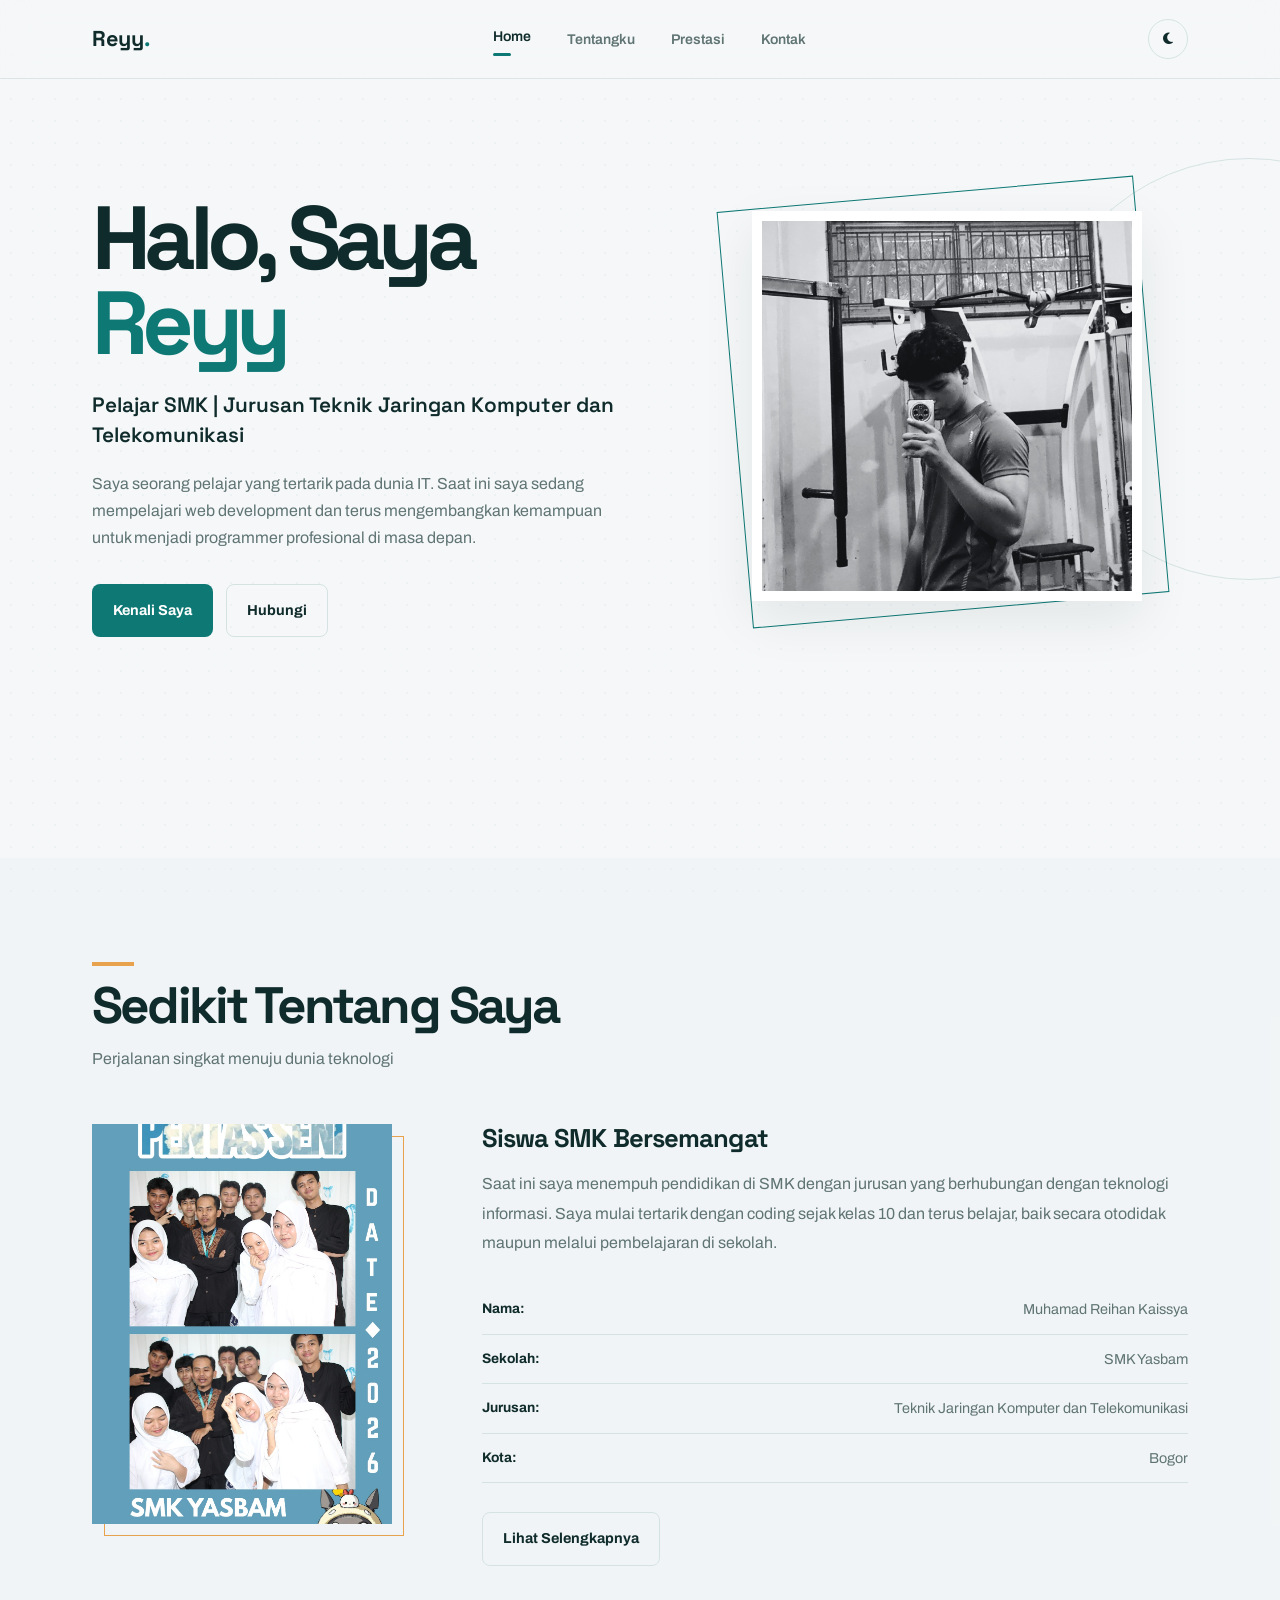
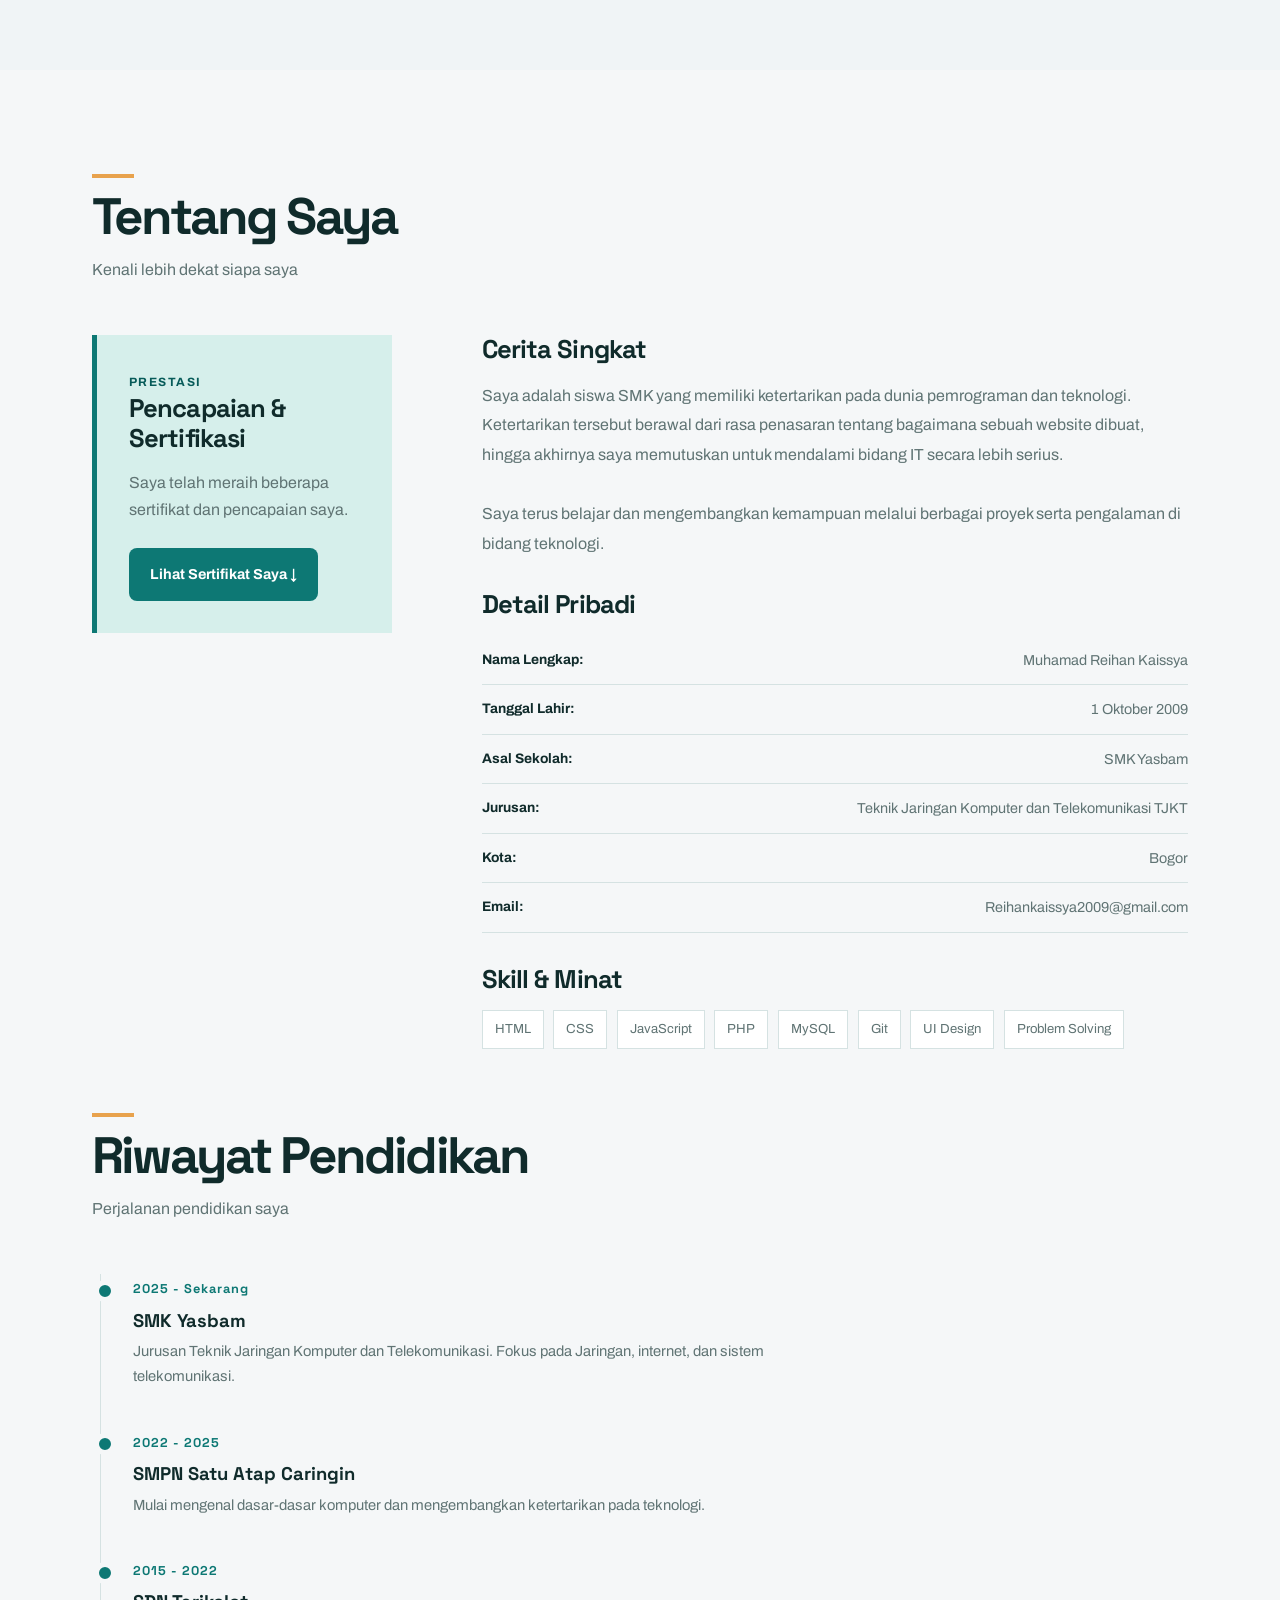
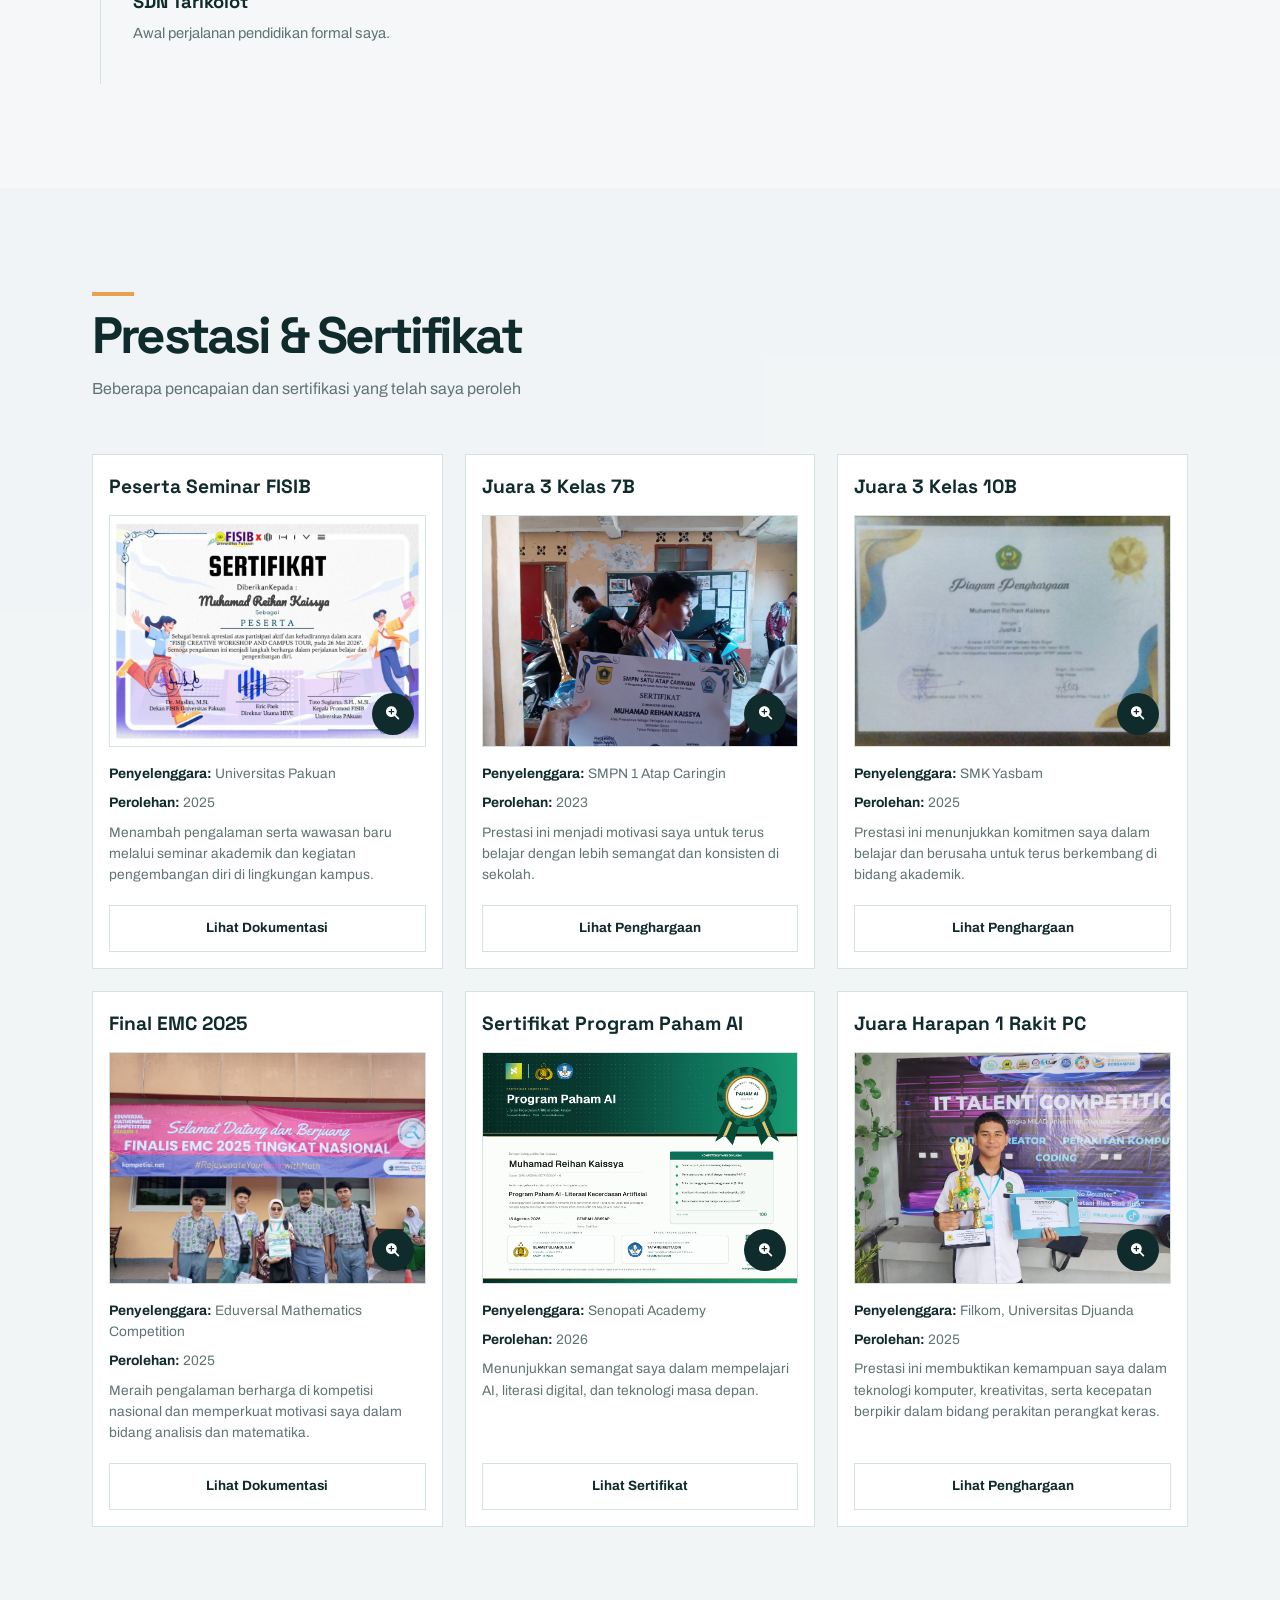
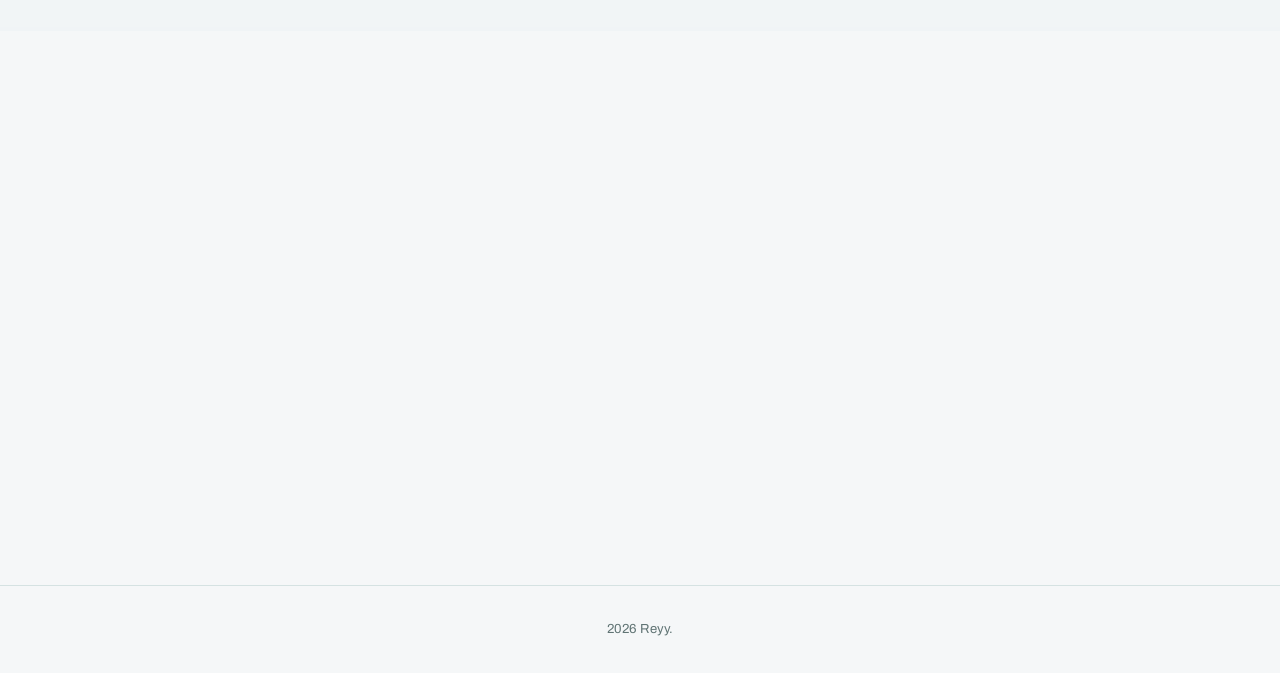
==== commit 36bdc47e: "gacor kank" ====
--- a/index.html
+++ b/index.html
@@ -1,340 +1,340 @@
-<!DOCTYPE html>
-<html lang="id">
-<head>
-  <meta charset="UTF-8">
-  <meta name="viewport" content="width=device-width, initial-scale=1.0">
-  <title>Reyy | Portfolio</title>
-  <link rel="stylesheet" href="https://cdnjs.cloudflare.com/ajax/libs/font-awesome/6.5.1/css/all.min.css">
-  <link rel="stylesheet" href="style.css">
-</head>
-<body>
-
-  <a class="skip-link" href="#main-content">Lewati ke konten utama</a>
-
-  <nav class="navbar">
-    <div class="nav-container">
-      <a href="#home" class="nav-logo">Reyy<span>.</span></a>
-      
-      <ul class="nav-menu" id="navMenu">
-        <li><a href="#home">Home</a></li>
-        <li><a href="#tentangku">Tentangku</a></li>
-        <li><a href="#prestasi">Prestasi</a></li>
-        <li><a href="#kontak">Kontak</a></li>
-      </ul>
-      
-      <div class="nav-actions">
-        <button class="theme-toggle" id="themeToggle" type="button" title="Ganti tema" aria-label="Aktifkan mode gelap">
-          <i class="fa-solid fa-moon" aria-hidden="true"></i>
-        </button>
-        <button class="hamburger" id="hamburger" type="button" aria-label="Buka menu navigasi" aria-controls="navMenu" aria-expanded="false">
-          <span></span>
-          <span></span>
-          <span></span>
-        </button>
-      </div>
-    </div>
-  </nav>
-
-  <main id="main-content">
-    <section class="hero" id="home">
-      <div class="container">
-        <div class="hero-content">
-          <div class="hero-text fade-in">
-            <h1>Halo, Saya <span>Reyy</span></h1>
-            <p class="subtitle">Pelajar SMK | Jurusan Teknik Jaringan Komputer dan Telekomunikasi</p>
-            <p class="desc">
-              Saya seorang pelajar yang tertarik pada dunia IT. Saat ini saya sedang mempelajari web development dan terus mengembangkan kemampuan untuk menjadi programmer profesional di masa depan.
-            </p>
-            <div class="hero-buttons">
-              <a href="#tentangku" class="btn btn-primary">Kenali Saya</a>
-              <a href="#kontak" class="btn btn-outline">Hubungi</a>
-            </div>
-          </div>
-          
-          <div class="hero-image fade-in">
-            <img src="images/profil.jpg" alt="Foto Profil">
-          </div>
-        </div>
-      </div>
-    </section>
-
-    <section class="section">
-      <div class="container">
-        <div class="section-header fade-in">
-          <h2>Sedikit Tentang Saya</h2>
-          <p>Perjalanan singkat menuju dunia teknologi</p>
-        </div>
-        
-        <div class="about-grid fade-in">
-          <div class="about-image">
-            <img src="images/prodi.jpg" alt="Foto Sekolah">
-          </div>
-          <div class="about-info">
-            <h3>Siswa SMK Bersemangat</h3>
-            <p class="bio">
-              Saat ini saya menempuh pendidikan di SMK dengan jurusan yang berhubungan dengan teknologi informasi. Saya mulai tertarik dengan coding sejak kelas 10 dan terus belajar, baik secara otodidak maupun melalui pembelajaran di sekolah.
-            </p>
-            <ul class="detail-list">
-              <li><strong>Nama:</strong> <span>Muhamad Reihan Kaissya</span></li>
-              <li><strong>Sekolah:</strong> <span>SMK Yasbam</span></li>
-              <li><strong>Jurusan:</strong> <span>Teknik Jaringan Komputer dan Telekomunikasi</span></li>
-              <li><strong>Kota:</strong> <span>Bogor</span></li>
-            </ul>
-            <a href="#tentangku" class="btn btn-outline">Lihat Selengkapnya</a>
-          </div>
-        </div>
-      </div>
-    </section>
-
-    <section class="section" id="tentangku">
-      <div class="container">
-        <div class="section-header fade-in">
-          <h2>Tentang Saya</h2>
-          <p>Kenali lebih dekat siapa saya</p>
-        </div>
-
-        <div class="about-grid fade-in">
-          <div class="achievement-highlight" aria-label="Pencapaian dan sertifikasi">
-            <span class="highlight-badge">Prestasi</span>
-            <h3>Pencapaian &amp; Sertifikasi</h3>
-            <p>Saya telah meraih beberapa sertifikat dan pencapaian saya.</p>
-            <a href="#prestasi" class="btn btn-primary">Lihat Sertifikat Saya ↓</a>
-          </div>
-          
-          <div class="about-info">
-            <h3>Cerita Singkat</h3>
-            <p class="bio">
-              Saya adalah siswa SMK yang memiliki ketertarikan pada dunia pemrograman dan teknologi. Ketertarikan tersebut berawal dari rasa penasaran tentang bagaimana sebuah website dibuat, hingga akhirnya saya memutuskan untuk mendalami bidang IT secara lebih serius.
-              <br><br>
-              Saya terus belajar dan mengembangkan kemampuan melalui berbagai proyek serta pengalaman di bidang teknologi.
-            </p>
-
-            <h3 style="margin-top: 2rem; margin-bottom: 1rem;">Detail Pribadi</h3>
-            <ul class="detail-list">
-              <li><strong>Nama Lengkap:</strong> <span>Muhamad Reihan Kaissya</span></li>
-              <li><strong>Tanggal Lahir:</strong> <span>1 Oktober 2009</span></li>
-              <li><strong>Asal Sekolah:</strong> <span>SMK Yasbam</span></li>
-              <li><strong>Jurusan:</strong> <span>Teknik Jaringan Komputer dan Telekomunikasi  TJKT</span></li>
-              <li><strong>Kota:</strong> <span>Bogor</span></li>
-              <li><strong>Email:</strong> <span>Reihankaissya2009@gmail.com</span></li>
-            </ul>
-
-            <h3 style="margin-top: 2rem; margin-bottom: 1rem;">Skill & Minat</h3>
-            <div class="skills-grid">
-              <span class="skill-tag">HTML</span>
-              <span class="skill-tag">CSS</span>
-              <span class="skill-tag">JavaScript</span>
-              <span class="skill-tag">PHP</span>
-              <span class="skill-tag">MySQL</span>
-              <span class="skill-tag">Git</span>
-              <span class="skill-tag">UI Design</span>
-              <span class="skill-tag">Problem Solving</span>
-            </div>
-          </div>
-        </div>
-
-        <div class="section-header fade-in" style="margin-top: 4rem;">
-          <h2>Riwayat Pendidikan</h2>
-          <p>Perjalanan pendidikan saya</p>
-        </div>
-
-        <div class="timeline fade-in">
-          <div class="timeline-item">
-            <span class="time">2025 - Sekarang</span>
-            <h4>SMK Yasbam</h4>
-            <p>Jurusan Teknik Jaringan Komputer dan Telekomunikasi. Fokus pada Jaringan, internet, dan sistem telekomunikasi.</p>
-          </div>
-          
-          <div class="timeline-item">
-            <span class="time">2022 - 2025</span>
-            <h4>SMPN Satu Atap Caringin</h4>
-            <p>Mulai mengenal dasar-dasar komputer dan mengembangkan ketertarikan pada teknologi.</p>
-          </div>
-          
-          <div class="timeline-item">
-            <span class="time">2015 - 2022</span>
-            <h4>SDN Tarikolot</h4>
-            <p>Awal perjalanan pendidikan formal saya.</p>
-          </div>
-        </div>
-
-      </div>
-    </section>
-
-    <section class="section" id="prestasi">
-      <div class="container">
-        <div class="section-header fade-in">
-          <h2>Prestasi &amp; Sertifikat</h2>
-          <p>Beberapa pencapaian dan sertifikasi yang telah saya peroleh</p>
-        </div>
-
-        <div class="achievement-grid">
-          <article class="achievement-card fade-in" data-image="images/penghargaan/cartoon.jpg" data-title="Peserta Seminar FISIB Universitas Pakuan" data-description="Saya mengikuti seminar FISIB di Universitas Pakuan dan mendapatkan foto dokumentasi kegiatan sebagai bentuk pengalaman belajar serta wawasan baru di bidang akademik dan teknologi.">
-            <h3>Peserta Seminar FISIB</h3>
-            <div class="achievement-media">
-              <img src="images/penghargaan/cartoon.jpg" alt="Peserta Seminar FISIB Universitas Pakuan">
-              <button type="button" class="preview-btn" aria-label="Preview Peserta Seminar FISIB Universitas Pakuan">
-                <i class="fa-solid fa-magnifying-glass-plus"></i>
-              </button>
-            </div>
-            <div class="achievement-info">
-              <p><strong>Penyelenggara:</strong> Universitas Pakuan</p>
-              <p><strong>Perolehan:</strong> 2025</p>
-              <p>Menambah pengalaman serta wawasan baru melalui seminar akademik dan kegiatan pengembangan diri di lingkungan kampus.</p>
-            </div>
-            <button type="button" class="achievement-preview-btn">Lihat Dokumentasi</button>
-          </article>
-
-          <article class="achievement-card fade-in" data-image="images/penghargaan/juarasatap.jpg" data-title="Juara 3 Kelas 7B - SMPN 1 Atap Caringin" data-description="Saya meraih penghargaan juara 3 di kelas 7B saat menempuh pendidikan di SMPN 1 Atap Caringin pada tahun 2023, sebagai bentuk komitmen belajar dan prestasi akademik saya.">
-            <h3>Juara 3 Kelas 7B</h3>
-            <div class="achievement-media">
-              <img src="images/penghargaan/juarasatap.jpg" alt="Juara 3 Kelas 7B - SMPN 1 Atap Caringin">
-              <button type="button" class="preview-btn" aria-label="Preview Juara 3 Kelas 7B - SMPN 1 Atap Caringin">
-                <i class="fa-solid fa-magnifying-glass-plus"></i>
-              </button>
-            </div>
-            <div class="achievement-info">
-              <p><strong>Penyelenggara:</strong> SMPN 1 Atap Caringin</p>
-              <p><strong>Perolehan:</strong> 2023</p>
-              <p>Prestasi ini menjadi motivasi saya untuk terus belajar dengan lebih semangat dan konsisten di sekolah.</p>
-            </div>
-            <button type="button" class="achievement-preview-btn">Lihat Penghargaan</button>
-          </article>
-
-          <article class="achievement-card fade-in" data-image="images/penghargaan/juarayasbam.jpg" data-title="Juara 3 Kelas 10B - SMK Yasbam" data-description="Saya memperoleh juara 3 di kelas 10B pada tahun 2025 di SMK Yasbam, sebagai hasil konsistensi belajar dan semangat saya dalam menuntut ilmu.">
-            <h3>Juara 3 Kelas 10B</h3>
-            <div class="achievement-media">
-              <img src="images/penghargaan/juarayasbam.jpg" alt="Juara 3 Kelas 10B - SMK Yasbam">
-              <button type="button" class="preview-btn" aria-label="Preview Juara 3 Kelas 10B - SMK Yasbam">
-                <i class="fa-solid fa-magnifying-glass-plus"></i>
-              </button>
-            </div>
-            <div class="achievement-info">
-              <p><strong>Penyelenggara:</strong> SMK Yasbam</p>
-              <p><strong>Perolehan:</strong> 2025</p>
-              <p>Prestasi ini menunjukkan komitmen saya dalam belajar dan berusaha untuk terus berkembang di bidang akademik.</p>
-            </div>
-            <button type="button" class="achievement-preview-btn">Lihat Penghargaan</button>
-          </article>
-
-          <article class="achievement-card fade-in" data-image="images/penghargaan/matematika.jpg" data-title="Final EMC 2025 Tingkat Nasional" data-description="Saya mengikuti event Eduversal Mathematics Competition di tahun 2025 dan berhasil meraih prestasi di tingkat nasional, menandakan kemampuan saya dalam logika dan analisis matematika.">
-            <h3>Final EMC 2025</h3>
-            <div class="achievement-media">
-              <img src="images/penghargaan/matematika.jpg" alt="Final EMC 2025 Tingkat Nasional">
-              <button type="button" class="preview-btn" aria-label="Preview Final EMC 2025 Tingkat Nasional">
-                <i class="fa-solid fa-magnifying-glass-plus"></i>
-              </button>
-            </div>
-            <div class="achievement-info">
-              <p><strong>Penyelenggara:</strong> Eduversal Mathematics Competition</p>
-              <p><strong>Perolehan:</strong> 2025</p>
-              <p>Meraih pengalaman berharga di kompetisi nasional dan memperkuat motivasi saya dalam bidang analisis dan matematika.</p>
-            </div>
-            <button type="button" class="achievement-preview-btn">Lihat Dokumentasi</button>
-          </article>
-
-          <article class="achievement-card fade-in" data-image="images/penghargaan/programpahamai.png" data-title="Sertifikat Program Paham AI" data-description="Saya mengikuti event Paham AI di Senopati Academy pada tahun 2026 dan berhasil mengikuti program literasi AI yang membahas penggunaan teknologi kecerdasan buatan dalam kehidupan sehari-hari.">
-            <h3>Sertifikat Program Paham AI</h3>
-            <div class="achievement-media">
-              <img src="images/penghargaan/programpahamai.png" alt="Sertifikat Program Paham AI">
-              <button type="button" class="preview-btn" aria-label="Preview Sertifikat Program Paham AI">
-                <i class="fa-solid fa-magnifying-glass-plus"></i>
-              </button>
-            </div>
-            <div class="achievement-info">
-              <p><strong>Penyelenggara:</strong> Senopati Academy</p>
-              <p><strong>Perolehan:</strong> 2026</p>
-              <p>Menunjukkan semangat saya dalam mempelajari AI, literasi digital, dan teknologi masa depan.</p>
-            </div>
-            <button type="button" class="achievement-preview-btn">Lihat Sertifikat</button>
-          </article>
-
-          <article class="achievement-card fade-in" data-image="images/penghargaan/rakitpc.jpg" data-title="Juara Harapan 1 Rakit PC - Universitas Djuanda" data-description="Saya mengikuti event merakit PC di Universitas Djuanda yang diselenggarakan oleh Fakultas Ilmu Komputer pada tahun 2025 dan berhasil memperoleh penghargaan juara Harapan 1.">
-            <h3>Juara Harapan 1 Rakit PC</h3>
-            <div class="achievement-media">
-              <img src="images/penghargaan/rakitpc.jpg" alt="Juara Harapan 1 Rakit PC - Universitas Djuanda">
-              <button type="button" class="preview-btn" aria-label="Preview Juara Harapan 1 Rakit PC - Universitas Djuanda">
-                <i class="fa-solid fa-magnifying-glass-plus"></i>
-              </button>
-            </div>
-            <div class="achievement-info">
-              <p><strong>Penyelenggara:</strong> Filkom, Universitas Djuanda</p>
-              <p><strong>Perolehan:</strong> 2025</p>
-              <p>Prestasi ini membuktikan kemampuan saya dalam teknologi komputer, kreativitas, serta kecepatan berpikir dalam bidang perakitan perangkat keras.</p>
-            </div>
-            <button type="button" class="achievement-preview-btn">Lihat Penghargaan</button>
-          </article>
-        </div>
-      </div>
-    </section>
-
-    <section class="section" id="kontak">
-      <div class="container">
-        <div class="section-header fade-in">
-          <h2>Hubungi Saya</h2>
-          <p>Pilih cara yang paling nyaman untuk menghubungi saya</p>
-        </div>
-
-        <div class="contact-grid">
-          <a href="mailto:Reihankaissya2009@gmail.com" class="contact-card fade-in">
-            <div class="icon"><i class="fa-solid fa-envelope"></i></div>
-            <h3>Email</h3>
-            <p>Pesan secara pribadi</p>
-          </a>
-
-          <a href="https://github.com/reyyksy" target="_blank" rel="noopener noreferrer" class="contact-card fade-in">
-            <div class="icon"><i class="fa-brands fa-github"></i></div>
-            <h3>GitHub</h3>
-            <p>Lihat proyek saya</p>
-          </a>
-
-          <a href="https://www.instagram.com/reihan_ksy" target="_blank" rel="noopener noreferrer" class="contact-card fade-in">
-            <div class="icon"><i class="fa-brands fa-instagram"></i></div>
-            <h3>Instagram</h3>
-            <p>Ikuti aktivitas saya</p>
-          </a>
-
-           <a href="https://www.facebook.com/share/18TfydJt4n/" target="_blank" rel="noopener noreferrer" class="contact-card fade-in">
-            <div class="icon"><i class="fa-brands fa-facebook"></i></div>
-            <h3>Facebook</h3>
-            <p>Terhubung di Facebook</p>
-          </a>
-
-          <a href="https://tiktok.com/@reihankaissya" target="_blank" rel="noopener noreferrer" class="contact-card fade-in">
-            <div class="icon"><i class="fa-brands fa-tiktok"></i></div>
-            <h3>TikTok</h3>
-            <p>Ikuti aktivitas saya</p>
-            </a>
-
-          <a href="https://youtu.be/dQw4w9WgXcQ?si=NrOF1w3M4VABgS2k" target="_blank" rel="noopener noreferrer" class="contact-card fade-in">
-            <div class="icon"><i class="fa-brands fa-youtube"></i></div>
-            <h3>YouTube</h3>
-            <p>Tonton video saya</p>
-            </a>
-          </div>
-      </div>
-    </section>
-  </main>
-
-  <footer class="footer">
-    <div class="container">
-      <p>2026 Reyy.</p>
-    </div>
-  </footer>
-
-  <div class="modal" id="achievementModal" aria-hidden="true" role="dialog" aria-modal="true" aria-labelledby="modalTitle">
-    <div class="modal-content">
-      <button type="button" class="modal-close" aria-label="Tutup preview">&times;</button>
-      <div class="modal-image-wrap">
-        <img id="modalImage" src="" alt="Preview sertifikat">
-      </div>
-      <div class="modal-body">
-        <h3 id="modalTitle">Judul Sertifikat</h3>
-        <p id="modalDescription">Deskripsi singkat sertifikat.</p>
-      </div>
-    </div>
-  </div>
-
-  <script src="script.js"></script>
-</body>
+<!DOCTYPE html>
+<html lang="id">
+<head>
+  <meta charset="UTF-8">
+  <meta name="viewport" content="width=device-width, initial-scale=1.0">
+  <title>Reyy | Portfolio</title>
+  <link rel="stylesheet" href="https://cdnjs.cloudflare.com/ajax/libs/font-awesome/6.5.1/css/all.min.css">
+  <link rel="stylesheet" href="style.css">
+</head>
+<body>
+
+  <a class="skip-link" href="#main-content">Lewati ke konten utama</a>
+
+  <nav class="navbar">
+    <div class="nav-container">
+      <a href="#home" class="nav-logo">Reyy<span>.</span></a>
+      
+      <ul class="nav-menu" id="navMenu">
+        <li><a href="#home">Home</a></li>
+        <li><a href="#tentangku">Tentangku</a></li>
+        <li><a href="#prestasi">Prestasi</a></li>
+        <li><a href="#kontak">Kontak</a></li>
+      </ul>
+      
+      <div class="nav-actions">
+        <button class="theme-toggle" id="themeToggle" type="button" title="Ganti tema" aria-label="Aktifkan mode gelap">
+          <i class="fa-solid fa-moon" aria-hidden="true"></i>
+        </button>
+        <button class="hamburger" id="hamburger" type="button" aria-label="Buka menu navigasi" aria-controls="navMenu" aria-expanded="false">
+          <span></span>
+          <span></span>
+          <span></span>
+        </button>
+      </div>
+    </div>
+  </nav>
+
+  <main id="main-content">
+    <section class="hero" id="home">
+      <div class="container">
+        <div class="hero-content">
+          <div class="hero-text fade-in">
+            <h1>Halo, Saya <span>Reyy</span></h1>
+            <p class="subtitle">Pelajar SMK | Jurusan Teknik Jaringan Komputer dan Telekomunikasi</p>
+            <p class="desc">
+              Saya seorang pelajar yang tertarik pada dunia IT. Saat ini saya sedang mempelajari web development dan terus mengembangkan kemampuan untuk menjadi programmer profesional di masa depan.
+            </p>
+            <div class="hero-buttons">
+              <a href="#tentangku" class="btn btn-primary">Kenali Saya</a>
+              <a href="#kontak" class="btn btn-outline">Hubungi</a>
+            </div>
+          </div>
+          
+          <div class="hero-image fade-in">
+            <img src="images/profil.jpg" alt="Foto Profil">
+          </div>
+        </div>
+      </div>
+    </section>
+
+    <section class="section">
+      <div class="container">
+        <div class="section-header fade-in">
+          <h2>Sedikit Tentang Saya</h2>
+          <p>Perjalanan singkat menuju dunia teknologi</p>
+        </div>
+        
+        <div class="about-grid fade-in">
+          <div class="about-image">
+            <img src="images/prodi.jpg" alt="Foto Sekolah">
+          </div>
+          <div class="about-info">
+            <h3>Siswa SMK Bersemangat</h3>
+            <p class="bio">
+              Saat ini saya menempuh pendidikan di SMK dengan jurusan yang berhubungan dengan teknologi informasi. Saya mulai tertarik dengan coding sejak kelas 10 dan terus belajar, baik secara otodidak maupun melalui pembelajaran di sekolah.
+            </p>
+            <ul class="detail-list">
+              <li><strong>Nama:</strong> <span>Muhamad Reihan Kaissya</span></li>
+              <li><strong>Sekolah:</strong> <span>SMK Yasbam</span></li>
+              <li><strong>Jurusan:</strong> <span>Teknik Jaringan Komputer dan Telekomunikasi</span></li>
+              <li><strong>Kota:</strong> <span>Bogor</span></li>
+            </ul>
+            <a href="#tentangku" class="btn btn-outline">Lihat Selengkapnya</a>
+          </div>
+        </div>
+      </div>
+    </section>
+
+    <section class="section" id="tentangku">
+      <div class="container">
+        <div class="section-header fade-in">
+          <h2>Tentang Saya</h2>
+          <p>Kenali lebih dekat siapa saya</p>
+        </div>
+
+        <div class="about-grid fade-in">
+          <div class="achievement-highlight" aria-label="Pencapaian dan sertifikasi">
+            <span class="highlight-badge">Prestasi</span>
+            <h3>Pencapaian &amp; Sertifikasi</h3>
+            <p>Saya telah meraih beberapa sertifikat dan pencapaian saya.</p>
+            <a href="#prestasi" class="btn btn-primary">Lihat Sertifikat Saya ↓</a>
+          </div>
+          
+          <div class="about-info">
+            <h3>Cerita Singkat</h3>
+            <p class="bio">
+              Saya adalah siswa SMK yang memiliki ketertarikan pada dunia pemrograman dan teknologi. Ketertarikan tersebut berawal dari rasa penasaran tentang bagaimana sebuah website dibuat, hingga akhirnya saya memutuskan untuk mendalami bidang IT secara lebih serius.
+              <br><br>
+              Saya terus belajar dan mengembangkan kemampuan melalui berbagai proyek serta pengalaman di bidang teknologi.
+            </p>
+
+            <h3 style="margin-top: 2rem; margin-bottom: 1rem;">Detail Pribadi</h3>
+            <ul class="detail-list">
+              <li><strong>Nama Lengkap:</strong> <span>Muhamad Reihan Kaissya</span></li>
+              <li><strong>Tanggal Lahir:</strong> <span>1 Oktober 2009</span></li>
+              <li><strong>Asal Sekolah:</strong> <span>SMK Yasbam</span></li>
+              <li><strong>Jurusan:</strong> <span>Teknik Jaringan Komputer dan Telekomunikasi  TJKT</span></li>
+              <li><strong>Kota:</strong> <span>Bogor</span></li>
+              <li><strong>Email:</strong> <span>Reihankaissya2009@gmail.com</span></li>
+            </ul>
+
+            <h3 style="margin-top: 2rem; margin-bottom: 1rem;">Skill & Minat</h3>
+            <div class="skills-grid">
+              <span class="skill-tag">HTML</span>
+              <span class="skill-tag">CSS</span>
+              <span class="skill-tag">JavaScript</span>
+              <span class="skill-tag">PHP</span>
+              <span class="skill-tag">MySQL</span>
+              <span class="skill-tag">Git</span>
+              <span class="skill-tag">UI Design</span>
+              <span class="skill-tag">Problem Solving</span>
+            </div>
+          </div>
+        </div>
+
+        <div class="section-header fade-in" style="margin-top: 4rem;">
+          <h2>Riwayat Pendidikan</h2>
+          <p>Perjalanan pendidikan saya</p>
+        </div>
+
+        <div class="timeline fade-in">
+          <div class="timeline-item">
+            <span class="time">2025 - Sekarang</span>
+            <h4>SMK Yasbam</h4>
+            <p>Jurusan Teknik Jaringan Komputer dan Telekomunikasi. Fokus pada Jaringan, internet, dan sistem telekomunikasi.</p>
+          </div>
+          
+          <div class="timeline-item">
+            <span class="time">2022 - 2025</span>
+            <h4>SMPN Satu Atap Caringin</h4>
+            <p>Mulai mengenal dasar-dasar komputer dan mengembangkan ketertarikan pada teknologi.</p>
+          </div>
+          
+          <div class="timeline-item">
+            <span class="time">2015 - 2022</span>
+            <h4>SDN Tarikolot</h4>
+            <p>Awal perjalanan pendidikan formal saya.</p>
+          </div>
+        </div>
+
+      </div>
+    </section>
+
+    <section class="section" id="prestasi">
+      <div class="container">
+        <div class="section-header fade-in">
+          <h2>Prestasi &amp; Sertifikat</h2>
+          <p>Beberapa pencapaian dan sertifikasi yang telah saya peroleh</p>
+        </div>
+
+        <div class="achievement-grid">
+          <article class="achievement-card fade-in" data-image="images/penghargaan/cartoon.jpg" data-title="Peserta Seminar FISIB Universitas Pakuan" data-description="Saya mengikuti seminar FISIB di Universitas Pakuan dan mendapatkan foto dokumentasi kegiatan sebagai bentuk pengalaman belajar serta wawasan baru di bidang akademik dan teknologi.">
+            <h3>Peserta Seminar FISIB</h3>
+            <div class="achievement-media">
+              <img src="images/penghargaan/cartoon.jpg" alt="Peserta Seminar FISIB Universitas Pakuan">
+              <button type="button" class="preview-btn" aria-label="Preview Peserta Seminar FISIB Universitas Pakuan">
+                <i class="fa-solid fa-magnifying-glass-plus"></i>
+              </button>
+            </div>
+            <div class="achievement-info">
+              <p><strong>Penyelenggara:</strong> Universitas Pakuan</p>
+              <p><strong>Perolehan:</strong> 2025</p>
+              <p>Menambah pengalaman serta wawasan baru melalui seminar akademik dan kegiatan pengembangan diri di lingkungan kampus.</p>
+            </div>
+            <button type="button" class="achievement-preview-btn">Lihat Dokumentasi</button>
+          </article>
+
+          <article class="achievement-card fade-in" data-image="images/penghargaan/juarasatap.jpg" data-title="Juara 3 Kelas 7B - SMPN 1 Atap Caringin" data-description="Saya meraih penghargaan juara 3 di kelas 7B saat menempuh pendidikan di SMPN 1 Atap Caringin pada tahun 2023, sebagai bentuk komitmen belajar dan prestasi akademik saya.">
+            <h3>Juara 3 Kelas 7B</h3>
+            <div class="achievement-media">
+              <img src="images/penghargaan/juarasatap.jpg" alt="Juara 3 Kelas 7B - SMPN 1 Atap Caringin">
+              <button type="button" class="preview-btn" aria-label="Preview Juara 3 Kelas 7B - SMPN 1 Atap Caringin">
+                <i class="fa-solid fa-magnifying-glass-plus"></i>
+              </button>
+            </div>
+            <div class="achievement-info">
+              <p><strong>Penyelenggara:</strong> SMPN 1 Atap Caringin</p>
+              <p><strong>Perolehan:</strong> 2023</p>
+              <p>Prestasi ini menjadi motivasi saya untuk terus belajar dengan lebih semangat dan konsisten di sekolah.</p>
+            </div>
+            <button type="button" class="achievement-preview-btn">Lihat Penghargaan</button>
+          </article>
+
+          <article class="achievement-card fade-in" data-image="images/penghargaan/juarayasbam.jpg" data-title="Juara 3 Kelas 10B - SMK Yasbam" data-description="Saya memperoleh juara 3 di kelas 10B pada tahun 2025 di SMK Yasbam, sebagai hasil konsistensi belajar dan semangat saya dalam menuntut ilmu.">
+            <h3>Juara 3 Kelas 10B</h3>
+            <div class="achievement-media">
+              <img src="images/penghargaan/juarayasbam.jpg" alt="Juara 3 Kelas 10B - SMK Yasbam">
+              <button type="button" class="preview-btn" aria-label="Preview Juara 3 Kelas 10B - SMK Yasbam">
+                <i class="fa-solid fa-magnifying-glass-plus"></i>
+              </button>
+            </div>
+            <div class="achievement-info">
+              <p><strong>Penyelenggara:</strong> SMK Yasbam</p>
+              <p><strong>Perolehan:</strong> 2025</p>
+              <p>Prestasi ini menunjukkan komitmen saya dalam belajar dan berusaha untuk terus berkembang di bidang akademik.</p>
+            </div>
+            <button type="button" class="achievement-preview-btn">Lihat Penghargaan</button>
+          </article>
+
+          <article class="achievement-card fade-in" data-image="images/penghargaan/matematika.jpg" data-title="Final EMC 2025 Tingkat Nasional" data-description="Saya mengikuti event Eduversal Mathematics Competition di tahun 2025 dan berhasil meraih prestasi di tingkat nasional, menandakan kemampuan saya dalam logika dan analisis matematika.">
+            <h3>Final EMC 2025</h3>
+            <div class="achievement-media">
+              <img src="images/penghargaan/matematika.jpg" alt="Final EMC 2025 Tingkat Nasional">
+              <button type="button" class="preview-btn" aria-label="Preview Final EMC 2025 Tingkat Nasional">
+                <i class="fa-solid fa-magnifying-glass-plus"></i>
+              </button>
+            </div>
+            <div class="achievement-info">
+              <p><strong>Penyelenggara:</strong> Eduversal Mathematics Competition</p>
+              <p><strong>Perolehan:</strong> 2025</p>
+              <p>Meraih pengalaman berharga di kompetisi nasional dan memperkuat motivasi saya dalam bidang analisis dan matematika.</p>
+            </div>
+            <button type="button" class="achievement-preview-btn">Lihat Dokumentasi</button>
+          </article>
+
+          <article class="achievement-card fade-in" data-image="images/penghargaan/programpahamai.png" data-title="Sertifikat Program Paham AI" data-description="Saya mengikuti event Paham AI di Senopati Academy pada tahun 2026 dan berhasil mengikuti program literasi AI yang membahas penggunaan teknologi kecerdasan buatan dalam kehidupan sehari-hari.">
+            <h3>Sertifikat Program Paham AI</h3>
+            <div class="achievement-media">
+              <img src="images/penghargaan/programpahamai.png" alt="Sertifikat Program Paham AI">
+              <button type="button" class="preview-btn" aria-label="Preview Sertifikat Program Paham AI">
+                <i class="fa-solid fa-magnifying-glass-plus"></i>
+              </button>
+            </div>
+            <div class="achievement-info">
+              <p><strong>Penyelenggara:</strong> Senopati Academy</p>
+              <p><strong>Perolehan:</strong> 2026</p>
+              <p>Menunjukkan semangat saya dalam mempelajari AI, literasi digital, dan teknologi masa depan.</p>
+            </div>
+            <button type="button" class="achievement-preview-btn">Lihat Sertifikat</button>
+          </article>
+
+          <article class="achievement-card fade-in" data-image="images/penghargaan/rakitpc.jpg" data-title="Juara Harapan 1 Rakit PC - Universitas Djuanda" data-description="Saya mengikuti event merakit PC di Universitas Djuanda yang diselenggarakan oleh Fakultas Ilmu Komputer pada tahun 2025 dan berhasil memperoleh penghargaan juara Harapan 1.">
+            <h3>Juara Harapan 1 Rakit PC</h3>
+            <div class="achievement-media">
+              <img src="images/penghargaan/rakitpc.jpg" alt="Juara Harapan 1 Rakit PC - Universitas Djuanda">
+              <button type="button" class="preview-btn" aria-label="Preview Juara Harapan 1 Rakit PC - Universitas Djuanda">
+                <i class="fa-solid fa-magnifying-glass-plus"></i>
+              </button>
+            </div>
+            <div class="achievement-info">
+              <p><strong>Penyelenggara:</strong> Filkom, Universitas Djuanda</p>
+              <p><strong>Perolehan:</strong> 2025</p>
+              <p>Prestasi ini membuktikan kemampuan saya dalam teknologi komputer, kreativitas, serta kecepatan berpikir dalam bidang perakitan perangkat keras.</p>
+            </div>
+            <button type="button" class="achievement-preview-btn">Lihat Penghargaan</button>
+          </article>
+        </div>
+      </div>
+    </section>
+
+    <section class="section" id="kontak">
+      <div class="container">
+        <div class="section-header fade-in">
+          <h2>Hubungi Saya</h2>
+          <p>Pilih cara yang paling nyaman untuk menghubungi saya</p>
+        </div>
+
+        <div class="contact-grid">
+          <a href="mailto:Reihankaissya2009@gmail.com" class="contact-card fade-in">
+            <div class="icon"><i class="fa-solid fa-envelope"></i></div>
+            <h3>Email</h3>
+            <p>Pesan secara pribadi</p>
+          </a>
+
+          <a href="https://github.com/reyyksy" target="_blank" rel="noopener noreferrer" class="contact-card fade-in">
+            <div class="icon"><i class="fa-brands fa-github"></i></div>
+            <h3>GitHub</h3>
+            <p>Lihat proyek saya</p>
+          </a>
+
+          <a href="https://www.instagram.com/reihan_ksy" target="_blank" rel="noopener noreferrer" class="contact-card fade-in">
+            <div class="icon"><i class="fa-brands fa-instagram"></i></div>
+            <h3>Instagram</h3>
+            <p>Ikuti aktivitas saya</p>
+          </a>
+
+           <a href="https://www.facebook.com/share/18TfydJt4n/" target="_blank" rel="noopener noreferrer" class="contact-card fade-in">
+            <div class="icon"><i class="fa-brands fa-facebook"></i></div>
+            <h3>Facebook</h3>
+            <p>Terhubung di Facebook</p>
+          </a>
+
+          <a href="https://tiktok.com/@reihankaissya" target="_blank" rel="noopener noreferrer" class="contact-card fade-in">
+            <div class="icon"><i class="fa-brands fa-tiktok"></i></div>
+            <h3>TikTok</h3>
+            <p>Ikuti aktivitas saya</p>
+            </a>
+
+          <a href="https://youtu.be/dQw4w9WgXcQ?si=NrOF1w3M4VABgS2k" target="_blank" rel="noopener noreferrer" class="contact-card fade-in">
+            <div class="icon"><i class="fa-brands fa-youtube"></i></div>
+            <h3>YouTube</h3>
+            <p>Tonton video saya</p>
+            </a>
+          </div>
+      </div>
+    </section>
+  </main>
+
+  <footer class="footer">
+    <div class="container">
+      <p>2026 Reyy.</p>
+    </div>
+  </footer>
+
+  <div class="modal" id="achievementModal" aria-hidden="true" role="dialog" aria-modal="true" aria-labelledby="modalTitle">
+    <div class="modal-content">
+      <button type="button" class="modal-close" aria-label="Tutup preview">&times;</button>
+      <div class="modal-image-wrap">
+        <img id="modalImage" src="" alt="Preview sertifikat">
+      </div>
+      <div class="modal-body">
+        <h3 id="modalTitle">Judul Sertifikat</h3>
+        <p id="modalDescription">Deskripsi singkat sertifikat.</p>
+      </div>
+    </div>
+  </div>
+
+  <script src="script.js"></script>
+</body>
 </html>
--- a/style.css
+++ b/style.css
@@ -1,61 +1,61 @@
-@import url('https://fonts.googleapis.com/css2?family=Archivo:wght@400;500;600;700;800&family=Space+Grotesk:wght@400;500;600;700&display=swap');
-
-:root { --bg:#f5f7f8; --surface:#fff; --soft:#eaf1f2; --text:#102b2b; --muted:#607474; --line:#d5e2e2; --accent:#0d7874; --accent-strong:#075b59; --accent-pale:#d6efeb; --warm:#e8a24d; --shadow:0 18px 50px rgba(16,43,43,.08); --shadow-hover:0 24px 60px rgba(16,43,43,.16); }
-[data-theme="dark"] { --bg:#102222; --surface:#173131; --soft:#1d3b3a; --text:#eff8f5; --muted:#a9c0bd; --line:#31504e; --accent:#6ed1bf; --accent-strong:#9ae5d6; --accent-pale:#214846; --warm:#f2ba6a; --shadow:0 18px 50px rgba(0,0,0,.2); --shadow-hover:0 24px 60px rgba(0,0,0,.34); }
-* { box-sizing:border-box; margin:0; padding:0; }
-html { scroll-behavior:smooth; }
-body { background:var(--bg); color:var(--text); font-family:'Archivo',sans-serif; line-height:1.7; overflow-x:hidden; transition:background-color .35s ease,color .35s ease; }
-body::before { background-image:radial-gradient(var(--line) 1px,transparent 1px); background-size:22px 22px; content:''; inset:0; opacity:.25; pointer-events:none; position:fixed; z-index:-1; }
-a { color:inherit; } button,a { -webkit-tap-highlight-color:transparent; }
-button:focus-visible,a:focus-visible { outline:3px solid var(--warm); outline-offset:4px; }
-.skip-link { background:var(--text); color:var(--surface); left:1rem; padding:.65rem 1rem; position:fixed; top:-5rem; z-index:3000; }
-.skip-link:focus { top:1rem; }
-.navbar { backdrop-filter:blur(18px); background:color-mix(in srgb,var(--bg) 88%,transparent); border-bottom:1px solid color-mix(in srgb,var(--line) 80%,transparent); left:0; position:fixed; right:0; top:0; z-index:1000; }
-.nav-container,.container { margin:0 auto; max-width:1160px; padding:0 2rem; }
-.nav-container { align-items:center; display:flex; justify-content:space-between; min-height:78px; }
-.nav-logo { font-family:'Space Grotesk',sans-serif; font-size:1.35rem; font-weight:700; text-decoration:none; }
-.nav-logo span,.hero-text h1 span { color:var(--accent); }
-.nav-menu { align-items:center; display:flex; gap:2.25rem; list-style:none; }
-.nav-menu a { color:var(--muted); font-size:.88rem; font-weight:600; text-decoration:none; }
-.nav-menu a:hover,.nav-menu a.active { color:var(--text); }
-.nav-menu a.active::after { background:var(--accent); border-radius:99px; content:''; display:block; height:3px; margin-top:.2rem; width:18px; }
-.nav-actions { align-items:center; display:flex; gap:.65rem; }
-.theme-toggle,.hamburger { align-items:center; background:transparent; border:1px solid var(--line); color:var(--text); cursor:pointer; display:flex; justify-content:center; }
-.theme-toggle { border-radius:50%; height:40px; width:40px; }
-.theme-toggle:hover { background:var(--accent-pale); border-color:var(--accent); color:var(--accent); }
-.hamburger { border:0; display:none; flex-direction:column; gap:4px; padding:.5rem; }
-.hamburger span { background:var(--text); display:block; height:2px; transition:transform .25s ease,opacity .25s ease; width:24px; }
-main { padding-top:78px; } #home,#tentangku,#prestasi,#kontak { scroll-margin-top:92px; }
-.hero { min-height:min(780px,calc(100vh - 78px)); padding:6rem 0 5rem; position:relative; }
-.hero::after { border:1px solid var(--line); border-radius:50%; content:''; height:420px; position:absolute; right:-180px; top:80px; width:420px; z-index:-1; }
-.hero-content { align-items:center; display:grid; gap:5rem; grid-template-columns:minmax(0,1.05fr) minmax(300px,.95fr); }
-.hero-text h1 { font-family:'Space Grotesk',sans-serif; font-size:clamp(3.3rem,7vw,6.6rem); letter-spacing:-.075em; line-height:.95; margin:1.35rem 0 1.5rem; max-width:680px; }
-.hero-text .subtitle { color:var(--text); font-family:'Space Grotesk',sans-serif; font-size:clamp(1.05rem,2vw,1.3rem); font-weight:600; line-height:1.45; max-width:530px; }
-.hero-text .desc { color:var(--muted); margin:1.25rem 0 2rem; max-width:560px; }
-.hero-buttons { display:flex; flex-wrap:wrap; gap:.8rem; }
-.btn { align-items:center; border:1px solid transparent; border-radius:8px; display:inline-flex; font-size:.9rem; font-weight:700; gap:.6rem; padding:.85rem 1.25rem; text-decoration:none; transition:transform .25s ease,background .25s ease,box-shadow .25s ease; }
-.btn-primary { background:var(--accent); color:#fff; } .btn-primary:hover { background:var(--accent-strong); box-shadow:0 12px 24px rgba(13,120,116,.2); transform:translateY(-3px); }
-.btn-outline { border-color:var(--line); color:var(--text); } .btn-outline:hover { border-color:var(--accent); color:var(--accent); transform:translateY(-3px); }
-.hero-image { justify-self:center; position:relative; } .hero-image::before { border:1px solid var(--accent); content:''; height:calc(100% + 26px); left:-18px; position:absolute; top:-18px; transform:rotate(-5deg); width:calc(100% + 26px); z-index:-1; }
-.hero-image img { aspect-ratio:1; border:10px solid var(--surface); box-shadow:var(--shadow); display:block; object-fit:cover; width:min(390px,75vw); }
-.section { padding:6.5rem 0; } .section:nth-child(even) { background:color-mix(in srgb,var(--soft) 42%,transparent); }
-.section-header { margin-bottom:3.25rem; max-width:660px; } .section-header h2 { font-family:'Space Grotesk',sans-serif; font-size:clamp(2rem,4vw,3.2rem); letter-spacing:-.055em; line-height:1.05; margin:.8rem 0 .75rem; } .section-header p { color:var(--muted); }
-.section-header::before { background:var(--warm); content:''; display:block; height:4px; width:42px; }
-.about-grid { align-items:start; display:grid; gap:clamp(2.5rem,7vw,6rem); grid-template-columns:minmax(220px,300px) 1fr; }
-.about-image { position:relative; } .about-image::after { border:1px solid var(--warm); content:''; inset:12px -12px -12px 12px; position:absolute; z-index:-1; } .about-image img { aspect-ratio:3/4; display:block; object-fit:cover; width:100%; }
-.about-info h3,.achievement-highlight h3 { font-family:'Space Grotesk',sans-serif; font-size:1.6rem; letter-spacing:-.035em; line-height:1.15; margin-bottom:1rem; } .bio { color:var(--muted); line-height:1.85; margin-bottom:1.7rem; }
-.detail-list { list-style:none; margin-bottom:1.8rem; } .detail-list li { border-bottom:1px solid var(--line); display:flex; gap:1rem; justify-content:space-between; padding:.75rem 0; } .detail-list strong { font-size:.86rem; white-space:nowrap; } .detail-list span { color:var(--muted); font-size:.9rem; text-align:right; }
-.skills-grid { display:flex; flex-wrap:wrap; gap:.6rem; margin-top:1rem; } .skill-tag { background:var(--surface); border:1px solid var(--line); color:var(--muted); font-size:.82rem; padding:.45rem .75rem; } .skill-tag:hover { border-color:var(--accent); color:var(--accent); }
-.timeline { border-left:1px solid var(--line); margin-left:.5rem; padding-left:2rem; } .timeline-item { padding-bottom:2.4rem; position:relative; } .timeline-item::before { background:var(--accent); border:5px solid var(--bg); border-radius:50%; content:''; height:12px; left:-2.43rem; position:absolute; top:.35rem; width:12px; } .timeline-item .time { color:var(--accent); font-family:'Space Grotesk',sans-serif; font-size:.8rem; font-weight:700; letter-spacing:.08em; } .timeline-item h4 { font-family:'Space Grotesk',sans-serif; font-size:1.15rem; margin:.2rem 0; } .timeline-item p { color:var(--muted); font-size:.92rem; max-width:680px; }
-.achievement-highlight { background:var(--accent-pale); border-left:5px solid var(--accent); padding:2rem; } .highlight-badge { color:var(--accent-strong); font-size:.75rem; font-weight:700; letter-spacing:.12em; text-transform:uppercase; } .achievement-highlight p { color:var(--muted); margin-bottom:1.5rem; }
-.achievement-grid { display:grid; gap:1.35rem; grid-template-columns:repeat(auto-fit,minmax(275px,1fr)); } .achievement-card { background:var(--surface); border:1px solid var(--line); display:flex; flex-direction:column; min-width:0; padding:1rem; transition:border-color .3s ease,box-shadow .3s ease,transform .3s ease; } .achievement-card:hover { border-color:var(--accent); box-shadow:var(--shadow-hover); transform:translateY(-6px); }
-.achievement-card h3 { font-family:'Space Grotesk',sans-serif; font-size:1.2rem; line-height:1.25; margin:.25rem 0 1rem; } .achievement-media { background:var(--soft); border:1px solid var(--line); margin-bottom:1rem; overflow:hidden; position:relative; } .achievement-media img { display:block; height:230px; object-fit:cover; transition:transform .5s ease; width:100%; } .achievement-card:hover .achievement-media img { transform:scale(1.04); }
-.preview-btn { align-items:center; background:var(--text); border:0; border-radius:50%; bottom:.7rem; color:var(--surface); cursor:pointer; display:flex; height:42px; justify-content:center; position:absolute; right:.7rem; width:42px; } .preview-btn:hover { background:var(--accent); transform:scale(1.08); }
-.achievement-info { display:flex; flex-direction:column; flex:1; gap:.5rem; } .achievement-info p { color:var(--muted); font-size:.86rem; line-height:1.55; } .achievement-info strong { color:var(--text); } .achievement-preview-btn { background:transparent; border:1px solid var(--line); color:var(--text); cursor:pointer; font:inherit; font-size:.84rem; font-weight:700; margin-top:1.2rem; padding:.7rem; } .achievement-preview-btn:hover { border-color:var(--accent); color:var(--accent); }
-.contact-grid { display:grid; gap:1rem; grid-template-columns:repeat(3,1fr); } .contact-card { align-items:center; background:var(--surface); border:1px solid var(--line); display:flex; gap:1rem; padding:1.2rem; text-decoration:none; transition:border-color .25s ease,transform .25s ease,box-shadow .25s ease; } .contact-card:hover { border-color:var(--accent); box-shadow:var(--shadow); transform:translateY(-4px); } .contact-card .icon { align-items:center; background:var(--accent-pale); color:var(--accent); display:flex; flex:0 0 44px; font-size:1.1rem; height:44px; justify-content:center; } .contact-card h3 { font-family:'Space Grotesk',sans-serif; font-size:1rem; } .contact-card p { color:var(--muted); font-size:.78rem; }
-.footer { border-top:1px solid var(--line); color:var(--muted); font-size:.82rem; padding:2rem 0; text-align:center; }
-.modal { align-items:center; background:rgba(5,28,28,.78); display:flex; inset:0; justify-content:center; opacity:0; padding:1rem; pointer-events:none; position:fixed; visibility:hidden; z-index:2000; } .modal.active { opacity:1; pointer-events:auto; visibility:visible; } .modal-content { background:var(--surface); box-shadow:var(--shadow-hover); max-height:92vh; max-width:900px; overflow:hidden; position:relative; width:min(900px,100%); } .modal-close { align-items:center; background:var(--text); border:0; border-radius:50%; color:var(--surface); cursor:pointer; display:flex; font-size:1.5rem; height:40px; justify-content:center; line-height:1; position:absolute; right:1rem; top:1rem; width:40px; z-index:2; } .modal-image-wrap { background:#071b1b; max-height:70vh; overflow:auto; } .modal-image-wrap img { display:block; height:auto; margin:0 auto; max-height:70vh; max-width:100%; object-fit:contain; width:auto; } .modal-body { padding:1.5rem; } .modal-body h3 { font-family:'Space Grotesk',sans-serif; font-size:1.45rem; line-height:1.2; margin-bottom:.5rem; } .modal-body p { color:var(--muted); }
-.fade-in { opacity:0; transform:translateY(22px); transition:opacity .7s ease,transform .7s ease; } .fade-in.visible { opacity:1; transform:translateY(0); }
-@media (max-width:820px) { .nav-menu { background:var(--surface); border-bottom:1px solid var(--line); flex-direction:column; gap:1.25rem; left:0; padding:2rem; position:absolute; right:0; top:78px; transform:translateY(-140%); transition:transform .35s ease; } .nav-menu.active { transform:translateY(0); } .hamburger { display:flex; } .hamburger.active span:nth-child(1) { transform:translateY(6px) rotate(45deg); } .hamburger.active span:nth-child(2) { opacity:0; } .hamburger.active span:nth-child(3) { transform:translateY(-6px) rotate(-45deg); } .hero-content { gap:3.5rem; grid-template-columns:1fr; } .hero { padding-top:4rem; } .hero-image { grid-row:1; } .hero-text { text-align:center; } .hero-text .eyebrow,.hero-buttons { justify-content:center; } .hero-text .desc { margin-left:auto; margin-right:auto; } .about-grid { grid-template-columns:1fr; } .about-image { max-width:300px; } .contact-grid { grid-template-columns:repeat(2,1fr); } }
-@media (max-width:540px) { .nav-container,.container { padding-left:1.2rem; padding-right:1.2rem; } .hero-text h1 { font-size:clamp(3rem,16vw,4.5rem); } .section { padding:4.5rem 0; } .detail-list li { align-items:flex-start; flex-direction:column; gap:.15rem; } .detail-list span { text-align:left; } .contact-grid { grid-template-columns:1fr; } .modal-body { padding:1.2rem; } }
-@media (prefers-reduced-motion:reduce) { *,*::before,*::after { scroll-behavior:auto!important; transition-duration:.01ms!important; animation-duration:.01ms!important; } .fade-in { opacity:1; transform:none; } }
+@import url('https://fonts.googleapis.com/css2?family=Archivo:wght@400;500;600;700;800&family=Space+Grotesk:wght@400;500;600;700&display=swap');
+
+:root { --bg:#f5f7f8; --surface:#fff; --soft:#eaf1f2; --text:#102b2b; --muted:#607474; --line:#d5e2e2; --accent:#0d7874; --accent-strong:#075b59; --accent-pale:#d6efeb; --warm:#e8a24d; --shadow:0 18px 50px rgba(16,43,43,.08); --shadow-hover:0 24px 60px rgba(16,43,43,.16); }
+[data-theme="dark"] { --bg:#102222; --surface:#173131; --soft:#1d3b3a; --text:#eff8f5; --muted:#a9c0bd; --line:#31504e; --accent:#6ed1bf; --accent-strong:#9ae5d6; --accent-pale:#214846; --warm:#f2ba6a; --shadow:0 18px 50px rgba(0,0,0,.2); --shadow-hover:0 24px 60px rgba(0,0,0,.34); }
+* { box-sizing:border-box; margin:0; padding:0; }
+html { scroll-behavior:smooth; overflow-x:hidden; }
+body { background:var(--bg); color:var(--text); font-family:'Archivo',sans-serif; line-height:1.7; max-width:100%; overflow-x:hidden; transition:background-color .35s ease,color .35s ease; }
+body::before { background-image:radial-gradient(var(--line) 1px,transparent 1px); background-size:22px 22px; content:''; inset:0; opacity:.25; pointer-events:none; position:fixed; z-index:-1; }
+a { color:inherit; } button,a { -webkit-tap-highlight-color:transparent; }
+button:focus-visible,a:focus-visible { outline:3px solid var(--warm); outline-offset:4px; }
+.skip-link { background:var(--text); color:var(--surface); left:1rem; padding:.65rem 1rem; position:fixed; top:-5rem; z-index:3000; }
+.skip-link:focus { top:1rem; }
+.navbar { backdrop-filter:blur(18px); background:color-mix(in srgb,var(--bg) 88%,transparent); border-bottom:1px solid color-mix(in srgb,var(--line) 80%,transparent); left:0; position:fixed; right:0; top:0; z-index:1000; }
+.nav-container,.container { margin:0 auto; max-width:1160px; padding:0 2rem; }
+.nav-container { align-items:center; display:flex; justify-content:space-between; min-height:78px; }
+.nav-logo { font-family:'Space Grotesk',sans-serif; font-size:1.35rem; font-weight:700; text-decoration:none; }
+.nav-logo span,.hero-text h1 span { color:var(--accent); }
+.nav-menu { align-items:center; display:flex; gap:2.25rem; list-style:none; }
+.nav-menu a { color:var(--muted); font-size:.88rem; font-weight:600; text-decoration:none; }
+.nav-menu a:hover,.nav-menu a.active { color:var(--text); }
+.nav-menu a.active::after { background:var(--accent); border-radius:99px; content:''; display:block; height:3px; margin-top:.2rem; width:18px; }
+.nav-actions { align-items:center; display:flex; gap:.65rem; }
+.theme-toggle,.hamburger { align-items:center; background:transparent; border:1px solid var(--line); color:var(--text); cursor:pointer; display:flex; justify-content:center; }
+.theme-toggle { border-radius:50%; height:40px; width:40px; }
+.theme-toggle:hover { background:var(--accent-pale); border-color:var(--accent); color:var(--accent); }
+.hamburger { border:0; display:none; flex-direction:column; gap:4px; padding:.5rem; }
+.hamburger span { background:var(--text); display:block; height:2px; transition:transform .25s ease,opacity .25s ease; width:24px; }
+main { padding-top:78px; } #home,#tentangku,#prestasi,#kontak { scroll-margin-top:92px; }
+.hero { min-height:min(780px,calc(100vh - 78px)); padding:6rem 0 5rem; position:relative; }
+.hero::after { border:1px solid var(--line); border-radius:50%; content:''; height:420px; position:absolute; right:-180px; top:80px; width:420px; z-index:-1; }
+.hero-content { align-items:center; display:grid; gap:5rem; grid-template-columns:minmax(0,1.05fr) minmax(300px,.95fr); }
+.hero-text h1 { font-family:'Space Grotesk',sans-serif; font-size:clamp(3.3rem,7vw,6.6rem); letter-spacing:-.075em; line-height:.95; margin:1.35rem 0 1.5rem; max-width:680px; }
+.hero-text .subtitle { color:var(--text); font-family:'Space Grotesk',sans-serif; font-size:clamp(1.05rem,2vw,1.3rem); font-weight:600; line-height:1.45; max-width:530px; }
+.hero-text .desc { color:var(--muted); margin:1.25rem 0 2rem; max-width:560px; }
+.hero-buttons { display:flex; flex-wrap:wrap; gap:.8rem; }
+.btn { align-items:center; border:1px solid transparent; border-radius:8px; display:inline-flex; font-size:.9rem; font-weight:700; gap:.6rem; padding:.85rem 1.25rem; text-decoration:none; transition:transform .25s ease,background .25s ease,box-shadow .25s ease; }
+.btn-primary { background:var(--accent); color:#fff; } .btn-primary:hover { background:var(--accent-strong); box-shadow:0 12px 24px rgba(13,120,116,.2); transform:translateY(-3px); }
+.btn-outline { border-color:var(--line); color:var(--text); } .btn-outline:hover { border-color:var(--accent); color:var(--accent); transform:translateY(-3px); }
+.hero-image { justify-self:center; position:relative; } .hero-image::before { border:1px solid var(--accent); content:''; height:calc(100% + 26px); left:-18px; position:absolute; top:-18px; transform:rotate(-5deg); width:calc(100% + 26px); z-index:-1; }
+.hero-image img { aspect-ratio:1; border:10px solid var(--surface); box-shadow:var(--shadow); display:block; max-width:100%; object-fit:cover; width:min(390px,75vw); }
+.section { padding:6.5rem 0; } .section:nth-child(even) { background:color-mix(in srgb,var(--soft) 42%,transparent); }
+.section-header { margin-bottom:3.25rem; max-width:660px; } .section-header h2 { font-family:'Space Grotesk',sans-serif; font-size:clamp(2rem,4vw,3.2rem); letter-spacing:-.055em; line-height:1.05; margin:.8rem 0 .75rem; } .section-header p { color:var(--muted); }
+.section-header::before { background:var(--warm); content:''; display:block; height:4px; width:42px; }
+.about-grid { align-items:start; display:grid; gap:clamp(2.5rem,7vw,6rem); grid-template-columns:minmax(220px,300px) 1fr; }
+.about-image { position:relative; } .about-image::after { border:1px solid var(--warm); content:''; inset:12px -12px -12px 12px; position:absolute; z-index:-1; } .about-image img { aspect-ratio:3/4; display:block; object-fit:cover; width:100%; }
+.about-info h3,.achievement-highlight h3 { font-family:'Space Grotesk',sans-serif; font-size:1.6rem; letter-spacing:-.035em; line-height:1.15; margin-bottom:1rem; } .bio { color:var(--muted); line-height:1.85; margin-bottom:1.7rem; }
+.detail-list { list-style:none; margin-bottom:1.8rem; } .detail-list li { border-bottom:1px solid var(--line); display:flex; gap:1rem; justify-content:space-between; padding:.75rem 0; } .detail-list strong { font-size:.86rem; white-space:nowrap; } .detail-list span { color:var(--muted); font-size:.9rem; text-align:right; }
+.skills-grid { display:flex; flex-wrap:wrap; gap:.6rem; margin-top:1rem; } .skill-tag { background:var(--surface); border:1px solid var(--line); color:var(--muted); font-size:.82rem; padding:.45rem .75rem; } .skill-tag:hover { border-color:var(--accent); color:var(--accent); }
+.timeline { border-left:1px solid var(--line); margin-left:.5rem; padding-left:2rem; } .timeline-item { padding-bottom:2.4rem; position:relative; } .timeline-item::before { background:var(--accent); border:5px solid var(--bg); border-radius:50%; content:''; height:12px; left:-2.43rem; position:absolute; top:.35rem; width:12px; } .timeline-item .time { color:var(--accent); font-family:'Space Grotesk',sans-serif; font-size:.8rem; font-weight:700; letter-spacing:.08em; } .timeline-item h4 { font-family:'Space Grotesk',sans-serif; font-size:1.15rem; margin:.2rem 0; } .timeline-item p { color:var(--muted); font-size:.92rem; max-width:680px; }
+.achievement-highlight { background:var(--accent-pale); border-left:5px solid var(--accent); padding:2rem; } .highlight-badge { color:var(--accent-strong); font-size:.75rem; font-weight:700; letter-spacing:.12em; text-transform:uppercase; } .achievement-highlight p { color:var(--muted); margin-bottom:1.5rem; }
+.achievement-grid { display:grid; gap:1.35rem; grid-template-columns:repeat(auto-fit,minmax(275px,1fr)); } .achievement-card { background:var(--surface); border:1px solid var(--line); display:flex; flex-direction:column; min-width:0; padding:1rem; transition:border-color .3s ease,box-shadow .3s ease,transform .3s ease; } .achievement-card:hover { border-color:var(--accent); box-shadow:var(--shadow-hover); transform:translateY(-6px); }
+.achievement-card h3 { font-family:'Space Grotesk',sans-serif; font-size:1.2rem; line-height:1.25; margin:.25rem 0 1rem; } .achievement-media { background:var(--soft); border:1px solid var(--line); margin-bottom:1rem; overflow:hidden; position:relative; } .achievement-media img { display:block; height:230px; object-fit:cover; transition:transform .5s ease; width:100%; } .achievement-card:hover .achievement-media img { transform:scale(1.04); }
+.preview-btn { align-items:center; background:var(--text); border:0; border-radius:50%; bottom:.7rem; color:var(--surface); cursor:pointer; display:flex; height:42px; justify-content:center; position:absolute; right:.7rem; width:42px; } .preview-btn:hover { background:var(--accent); transform:scale(1.08); }
+.achievement-info { display:flex; flex-direction:column; flex:1; gap:.5rem; } .achievement-info p { color:var(--muted); font-size:.86rem; line-height:1.55; } .achievement-info strong { color:var(--text); } .achievement-preview-btn { background:transparent; border:1px solid var(--line); color:var(--text); cursor:pointer; font:inherit; font-size:.84rem; font-weight:700; margin-top:1.2rem; padding:.7rem; } .achievement-preview-btn:hover { border-color:var(--accent); color:var(--accent); }
+.contact-grid { display:grid; gap:1rem; grid-template-columns:repeat(3,1fr); } .contact-card { align-items:center; background:var(--surface); border:1px solid var(--line); display:flex; gap:1rem; padding:1.2rem; text-decoration:none; transition:border-color .25s ease,transform .25s ease,box-shadow .25s ease; } .contact-card:hover { border-color:var(--accent); box-shadow:var(--shadow); transform:translateY(-4px); } .contact-card .icon { align-items:center; background:var(--accent-pale); color:var(--accent); display:flex; flex:0 0 44px; font-size:1.1rem; height:44px; justify-content:center; } .contact-card h3 { font-family:'Space Grotesk',sans-serif; font-size:1rem; } .contact-card p { color:var(--muted); font-size:.78rem; }
+.footer { border-top:1px solid var(--line); color:var(--muted); font-size:.82rem; padding:2rem 0; text-align:center; }
+.modal { align-items:center; background:rgba(5,28,28,.78); display:flex; inset:0; justify-content:center; opacity:0; padding:1rem; pointer-events:none; position:fixed; visibility:hidden; z-index:2000; } .modal.active { opacity:1; pointer-events:auto; visibility:visible; } .modal-content { background:var(--surface); box-shadow:var(--shadow-hover); max-height:92vh; max-width:900px; overflow:hidden; position:relative; width:min(900px,100%); } .modal-close { align-items:center; background:var(--text); border:0; border-radius:50%; color:var(--surface); cursor:pointer; display:flex; font-size:1.5rem; height:40px; justify-content:center; line-height:1; position:absolute; right:1rem; top:1rem; width:40px; z-index:2; } .modal-image-wrap { background:#071b1b; max-height:70vh; overflow:auto; } .modal-image-wrap img { display:block; height:auto; margin:0 auto; max-height:70vh; max-width:100%; object-fit:contain; width:auto; } .modal-body { padding:1.5rem; } .modal-body h3 { font-family:'Space Grotesk',sans-serif; font-size:1.45rem; line-height:1.2; margin-bottom:.5rem; } .modal-body p { color:var(--muted); }
+.fade-in { opacity:0; transform:translateY(22px); transition:opacity .7s ease,transform .7s ease; } .fade-in.visible { opacity:1; transform:translateY(0); }
+@media (max-width:820px) { .nav-menu { background:var(--surface); border-bottom:1px solid var(--line); flex-direction:column; gap:1.25rem; left:0; padding:2rem; position:fixed; right:0; top:78px; transform:translateY(-140%); transition:transform .35s ease; width:100%; } .nav-menu.active { transform:translateY(0); } .hamburger { display:flex; } .hamburger.active span:nth-child(1) { transform:translateY(6px) rotate(45deg); } .hamburger.active span:nth-child(2) { opacity:0; } .hamburger.active span:nth-child(3) { transform:translateY(-6px) rotate(-45deg); } .hero::after { display:none; } .hero-content { gap:3.5rem; grid-template-columns:1fr; } .hero { padding-top:4rem; } .hero-image { grid-row:1; max-width:calc(100% - 2rem); } .hero-image::before { height:calc(100% - 4px); left:-8px; top:-8px; width:calc(100% - 4px); } .hero-text { text-align:center; } .hero-text .eyebrow,.hero-buttons { justify-content:center; } .hero-text .desc { margin-left:auto; margin-right:auto; } .about-grid { grid-template-columns:1fr; } .about-image { max-width:300px; } .contact-grid { grid-template-columns:repeat(2,1fr); } }
+@media (max-width:540px) { .nav-container,.container { padding-left:1.2rem; padding-right:1.2rem; } .hero-text h1 { font-size:clamp(3rem,16vw,4.5rem); } .section { padding:4.5rem 0; } .detail-list li { align-items:flex-start; flex-direction:column; gap:.15rem; } .detail-list span { text-align:left; } .contact-grid { grid-template-columns:1fr; } .modal-body { padding:1.2rem; } }
+@media (prefers-reduced-motion:reduce) { *,*::before,*::after { scroll-behavior:auto!important; transition-duration:.01ms!important; animation-duration:.01ms!important; } .fade-in { opacity:1; transform:none; } }
